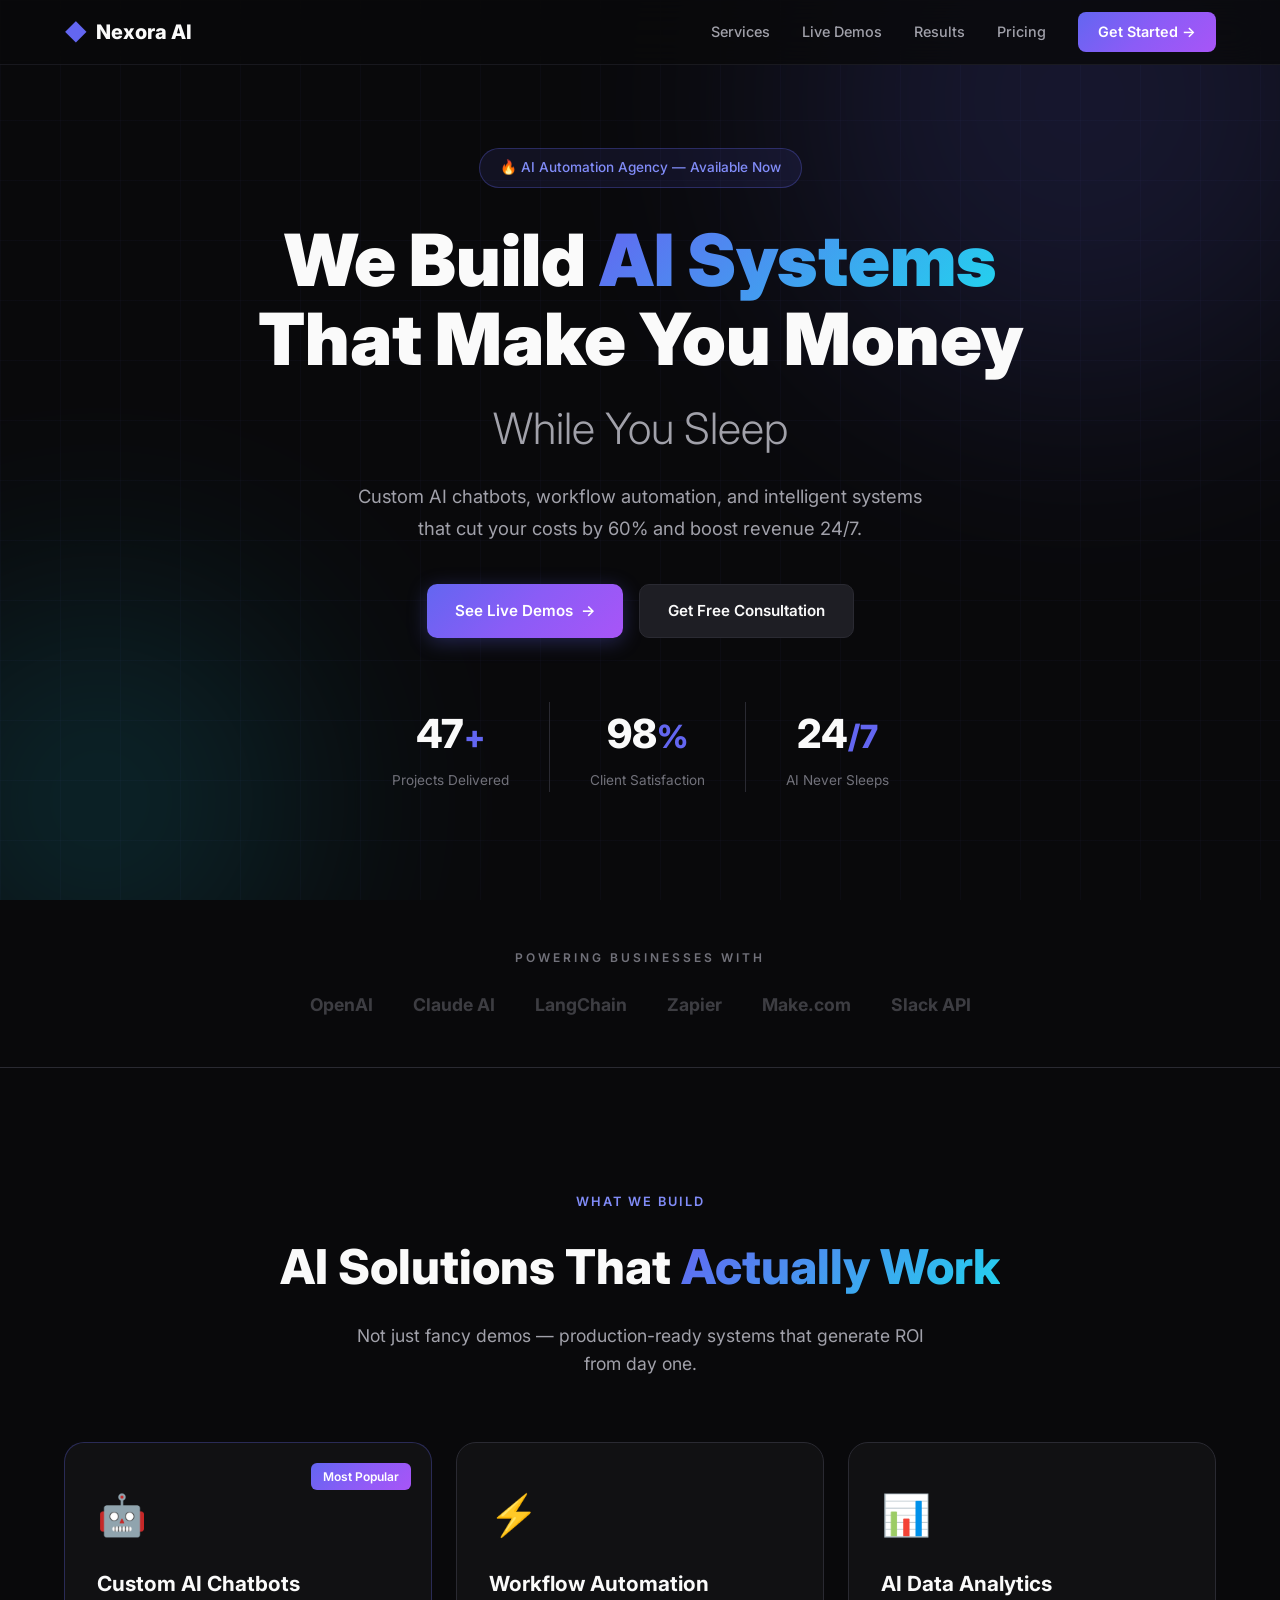
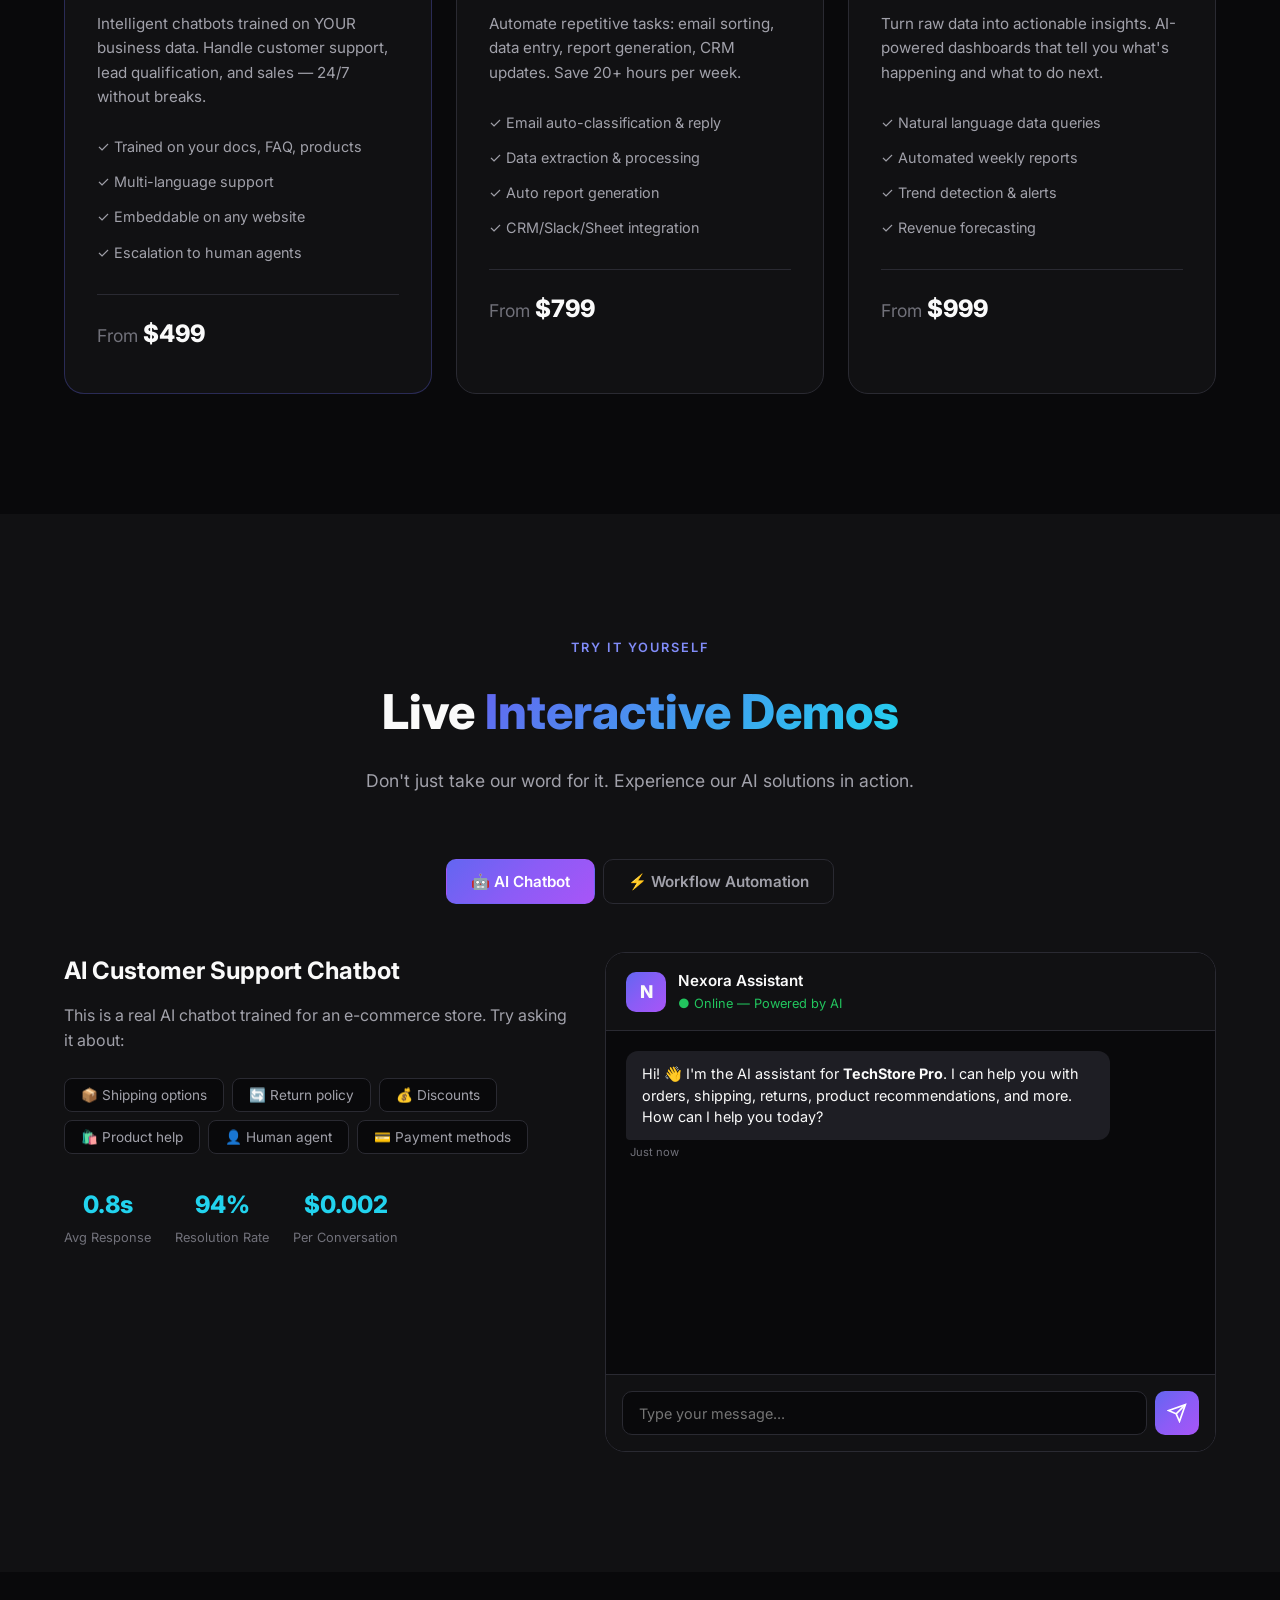
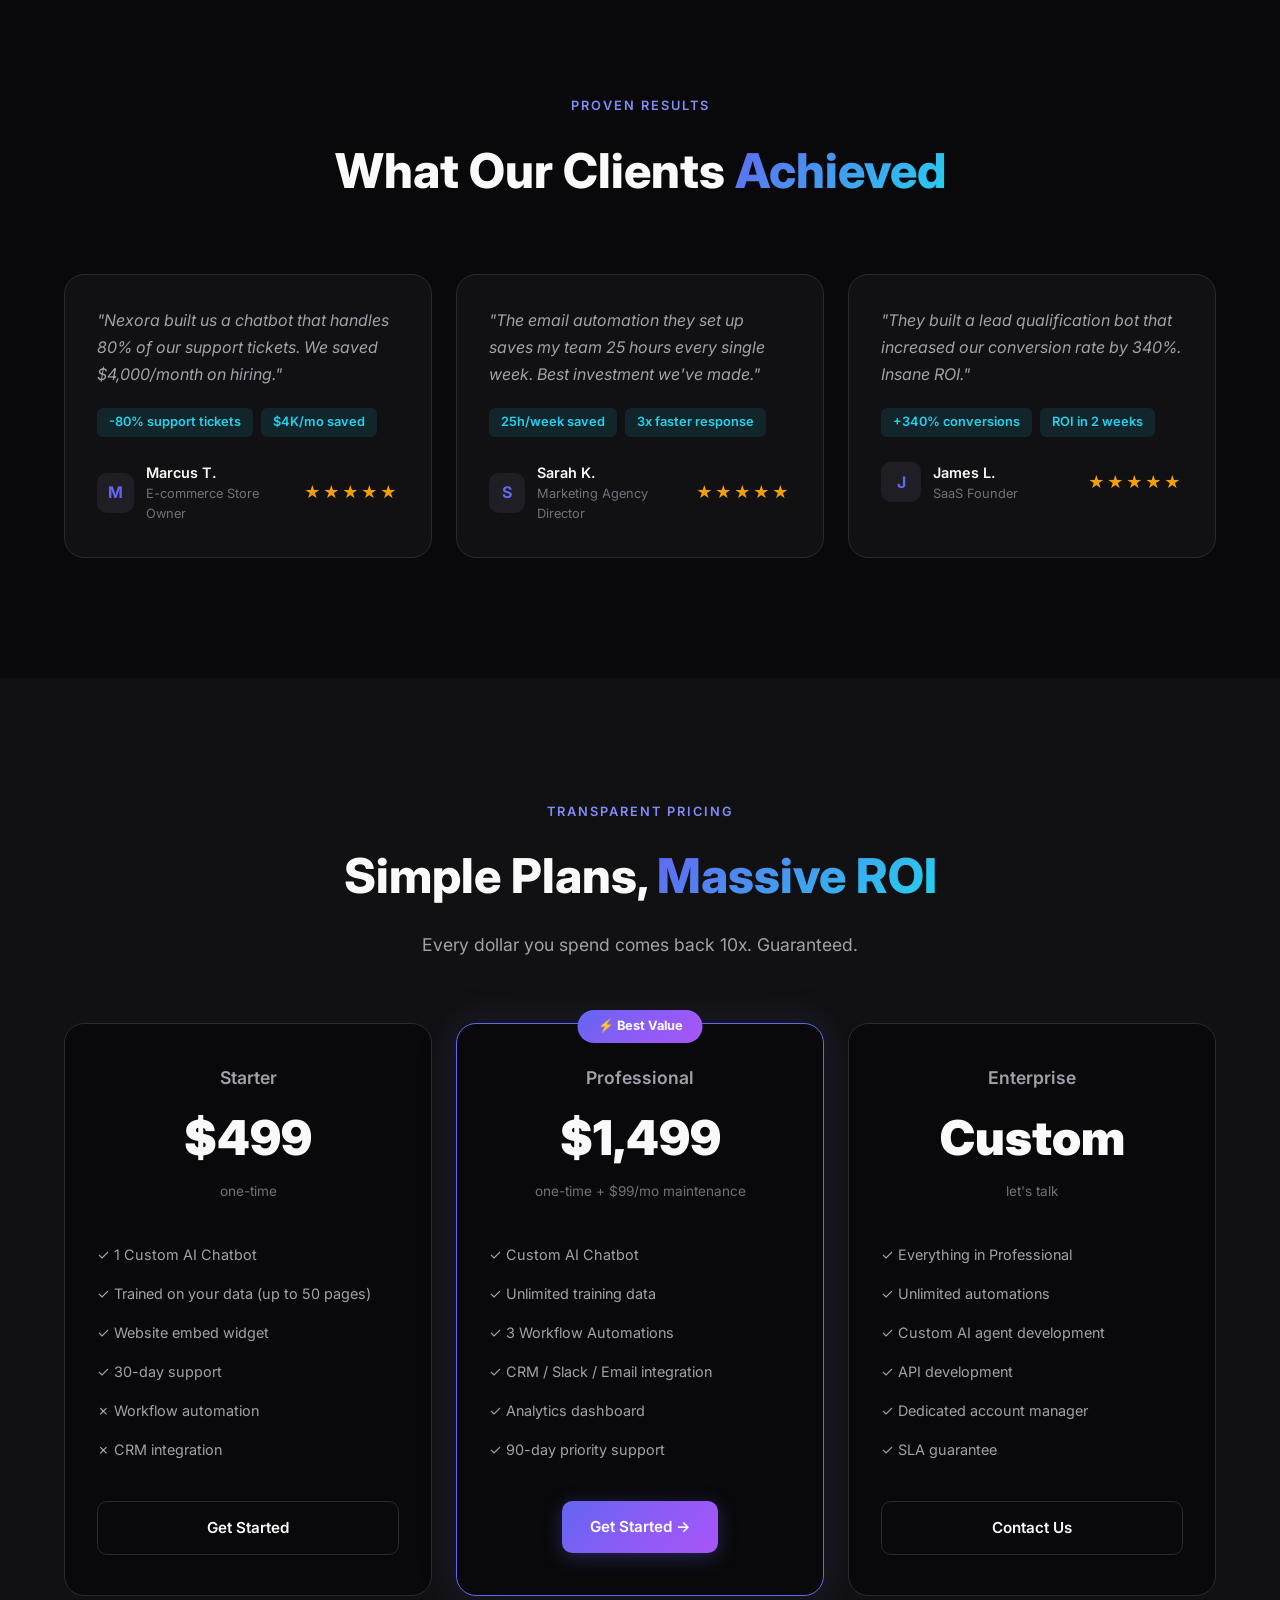
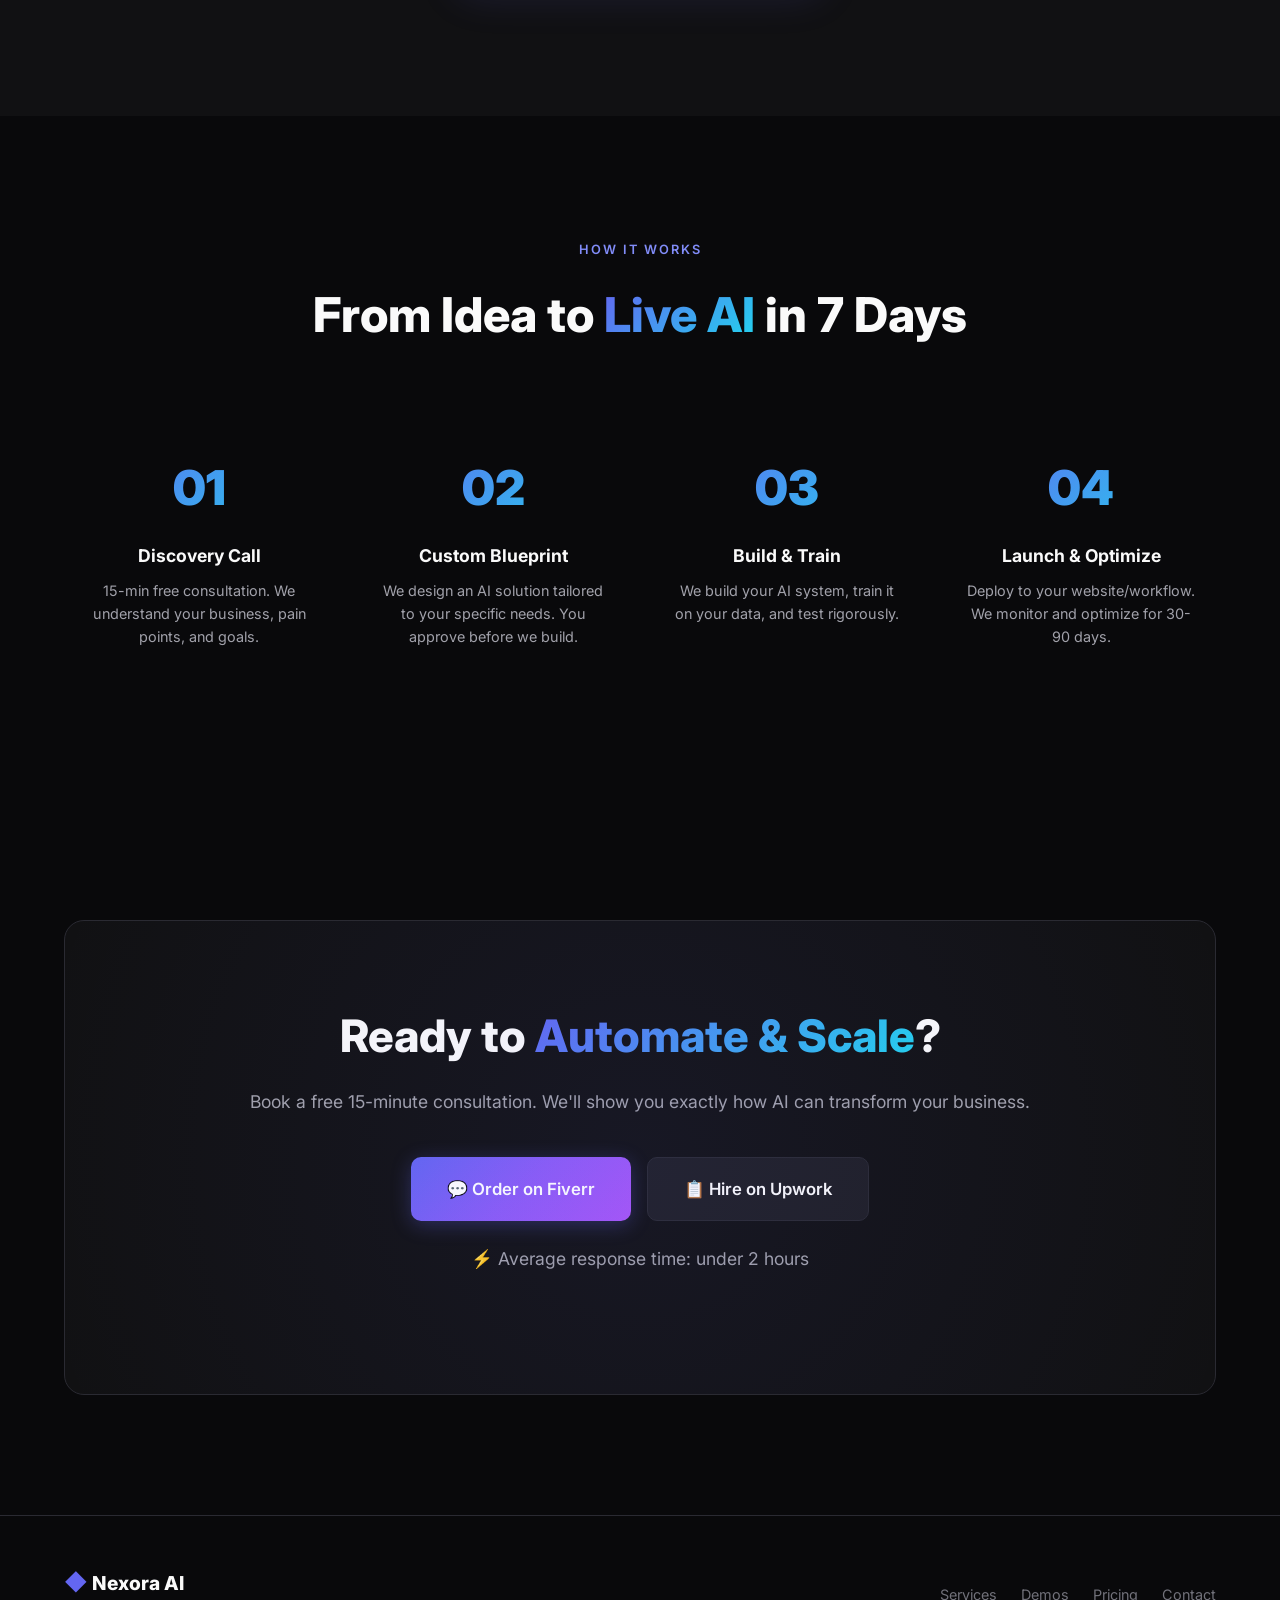
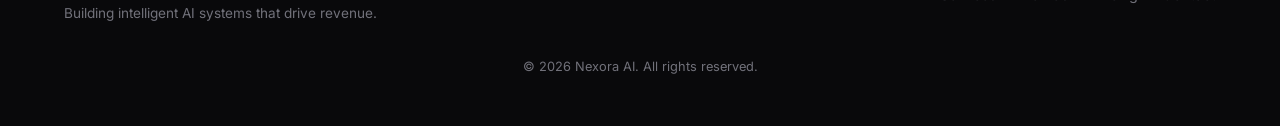
==== index.html @ 6a5d193c "feat: Nexora AI portfolio with live chatbot & automation demos Complete freelancer portfolio site wi" ====
<!DOCTYPE html>
<html lang="en">
<head>
    <meta charset="UTF-8">
    <meta name="viewport" content="width=device-width, initial-scale=1.0">
    <title>Nexora AI — AI Automation & Chatbot Solutions</title>
    <link rel="preconnect" href="https://fonts.googleapis.com">
    <link href="https://fonts.googleapis.com/css2?family=Inter:wght@300;400;500;600;700;800;900&display=swap" rel="stylesheet">
    <link rel="stylesheet" href="style.css">
</head>
<body>
    <!-- Navigation -->
    <nav class="nav" id="nav">
        <div class="nav-container">
            <a href="#" class="nav-logo">
                <span class="logo-icon">◆</span> Nexora AI
            </a>
            <div class="nav-links">
                <a href="#services">Services</a>
                <a href="#demos">Live Demos</a>
                <a href="#results">Results</a>
                <a href="#pricing">Pricing</a>
                <a href="#contact" class="nav-cta">Get Started →</a>
            </div>
            <button class="nav-toggle" id="navToggle">☰</button>
        </div>
    </nav>

    <!-- Hero Section -->
    <section class="hero">
        <div class="hero-bg">
            <div class="grid-overlay"></div>
            <div class="glow glow-1"></div>
            <div class="glow glow-2"></div>
        </div>
        <div class="hero-container">
            <div class="hero-badge">🔥 AI Automation Agency — Available Now</div>
            <h1 class="hero-title">
                We Build <span class="gradient-text">AI Systems</span><br>
                That Make You Money<br>
                <span class="hero-sub">While You Sleep</span>
            </h1>
            <p class="hero-desc">
                Custom AI chatbots, workflow automation, and intelligent systems
                that cut your costs by 60% and boost revenue 24/7.
            </p>
            <div class="hero-actions">
                <a href="#demos" class="btn btn-primary">
                    <span>See Live Demos</span>
                    <span class="btn-arrow">→</span>
                </a>
                <a href="#contact" class="btn btn-secondary">Get Free Consultation</a>
            </div>
            <div class="hero-stats">
                <div class="stat">
                    <span class="stat-num" data-target="47">0</span><span class="stat-suffix">+</span>
                    <span class="stat-label">Projects Delivered</span>
                </div>
                <div class="stat-divider"></div>
                <div class="stat">
                    <span class="stat-num" data-target="98">0</span><span class="stat-suffix">%</span>
                    <span class="stat-label">Client Satisfaction</span>
                </div>
                <div class="stat-divider"></div>
                <div class="stat">
                    <span class="stat-num" data-target="24">0</span><span class="stat-suffix">/7</span>
                    <span class="stat-label">AI Never Sleeps</span>
                </div>
            </div>
        </div>
    </section>

    <!-- Trusted By (Social Proof) -->
    <section class="trusted">
        <div class="container">
            <p class="trusted-label">POWERING BUSINESSES WITH</p>
            <div class="trusted-logos">
                <span>OpenAI</span>
                <span>Claude AI</span>
                <span>LangChain</span>
                <span>Zapier</span>
                <span>Make.com</span>
                <span>Slack API</span>
            </div>
        </div>
    </section>

    <!-- Services -->
    <section class="services" id="services">
        <div class="container">
            <div class="section-header">
                <span class="section-tag">What We Build</span>
                <h2>AI Solutions That <span class="gradient-text">Actually Work</span></h2>
                <p>Not just fancy demos — production-ready systems that generate ROI from day one.</p>
            </div>
            <div class="services-grid">
                <div class="service-card service-featured">
                    <div class="service-icon">🤖</div>
                    <div class="service-badge">Most Popular</div>
                    <h3>Custom AI Chatbots</h3>
                    <p>Intelligent chatbots trained on YOUR business data. Handle customer support, lead qualification, and sales — 24/7 without breaks.</p>
                    <ul class="service-features">
                        <li>✓ Trained on your docs, FAQ, products</li>
                        <li>✓ Multi-language support</li>
                        <li>✓ Embeddable on any website</li>
                        <li>✓ Escalation to human agents</li>
                    </ul>
                    <div class="service-price">From <strong>$499</strong></div>
                </div>
                <div class="service-card">
                    <div class="service-icon">⚡</div>
                    <h3>Workflow Automation</h3>
                    <p>Automate repetitive tasks: email sorting, data entry, report generation, CRM updates. Save 20+ hours per week.</p>
                    <ul class="service-features">
                        <li>✓ Email auto-classification & reply</li>
                        <li>✓ Data extraction & processing</li>
                        <li>✓ Auto report generation</li>
                        <li>✓ CRM/Slack/Sheet integration</li>
                    </ul>
                    <div class="service-price">From <strong>$799</strong></div>
                </div>
                <div class="service-card">
                    <div class="service-icon">📊</div>
                    <h3>AI Data Analytics</h3>
                    <p>Turn raw data into actionable insights. AI-powered dashboards that tell you what's happening and what to do next.</p>
                    <ul class="service-features">
                        <li>✓ Natural language data queries</li>
                        <li>✓ Automated weekly reports</li>
                        <li>✓ Trend detection & alerts</li>
                        <li>✓ Revenue forecasting</li>
                    </ul>
                    <div class="service-price">From <strong>$999</strong></div>
                </div>
            </div>
        </div>
    </section>

    <!-- Live Demos Section -->
    <section class="demos" id="demos">
        <div class="container">
            <div class="section-header">
                <span class="section-tag">Try It Yourself</span>
                <h2>Live <span class="gradient-text">Interactive Demos</span></h2>
                <p>Don't just take our word for it. Experience our AI solutions in action.</p>
            </div>

            <div class="demo-tabs">
                <button class="demo-tab active" data-tab="chatbot">🤖 AI Chatbot</button>
                <button class="demo-tab" data-tab="automation">⚡ Workflow Automation</button>
            </div>

            <!-- Chatbot Demo -->
            <div class="demo-panel active" id="demo-chatbot">
                <div class="demo-layout">
                    <div class="demo-info">
                        <h3>AI Customer Support Chatbot</h3>
                        <p>This is a real AI chatbot trained for an e-commerce store. Try asking it about:</p>
                        <div class="demo-suggestions">
                            <button class="suggestion" data-msg="What are your shipping options?">📦 Shipping options</button>
                            <button class="suggestion" data-msg="I want to return an item">🔄 Return policy</button>
                            <button class="suggestion" data-msg="Do you have any discounts?">💰 Discounts</button>
                            <button class="suggestion" data-msg="I need help choosing a product">🛍️ Product help</button>
                            <button class="suggestion" data-msg="Can I speak to a human?">👤 Human agent</button>
                            <button class="suggestion" data-msg="What payment methods do you accept?">💳 Payment methods</button>
                        </div>
                        <div class="demo-metrics">
                            <div class="metric">
                                <span class="metric-val">0.8s</span>
                                <span class="metric-label">Avg Response</span>
                            </div>
                            <div class="metric">
                                <span class="metric-val">94%</span>
                                <span class="metric-label">Resolution Rate</span>
                            </div>
                            <div class="metric">
                                <span class="metric-val">$0.002</span>
                                <span class="metric-label">Per Conversation</span>
                            </div>
                        </div>
                    </div>
                    <div class="chatbot-container">
                        <div class="chatbot-header">
                            <div class="chatbot-avatar">N</div>
                            <div>
                                <div class="chatbot-name">Nexora Assistant</div>
                                <div class="chatbot-status">● Online — Powered by AI</div>
                            </div>
                        </div>
                        <div class="chatbot-messages" id="chatMessages">
                            <div class="chat-msg bot">
                                <div class="msg-bubble">
                                    Hi! 👋 I'm the AI assistant for <strong>TechStore Pro</strong>.
                                    I can help you with orders, shipping, returns, product recommendations, and more.
                                    How can I help you today?
                                </div>
                                <div class="msg-time">Just now</div>
                            </div>
                        </div>
                        <div class="chatbot-input-area">
                            <input type="text" id="chatInput" placeholder="Type your message..." autocomplete="off">
                            <button id="chatSend" class="chat-send-btn">
                                <svg width="20" height="20" viewBox="0 0 24 24" fill="none" stroke="currentColor" stroke-width="2"><path d="M22 2L11 13"/><path d="M22 2L15 22L11 13L2 9L22 2Z"/></svg>
                            </button>
                        </div>
                    </div>
                </div>
            </div>

            <!-- Automation Demo -->
            <div class="demo-panel" id="demo-automation">
                <div class="demo-layout">
                    <div class="demo-info">
                        <h3>Email Automation Workflow</h3>
                        <p>Watch how our AI processes incoming emails — classifies, extracts data, routes to the right person, and drafts responses automatically.</p>
                        <div class="demo-suggestions">
                            <button class="auto-trigger" data-type="support"">📧 Support Email</button>
                            <button class="auto-trigger" data-type="invoice">🧾 Invoice Email</button>
                            <button class="auto-trigger" data-type="lead">🎯 Sales Lead</button>
                            <button class="auto-trigger" data-type="complaint">😤 Complaint</button>
                        </div>
                        <div class="demo-metrics">
                            <div class="metric">
                                <span class="metric-val">20h</span>
                                <span class="metric-label">Saved / Week</span>
                            </div>
                            <div class="metric">
                                <span class="metric-val">60%</span>
                                <span class="metric-label">Cost Reduction</span>
                            </div>
                            <div class="metric">
                                <span class="metric-val">2min</span>
                                <span class="metric-label">Avg Process Time</span>
                            </div>
                        </div>
                    </div>
                    <div class="automation-container">
                        <div class="auto-header">
                            <span>⚡ Automation Pipeline</span>
                            <span class="auto-status" id="autoStatus">Ready</span>
                        </div>
                        <div class="pipeline" id="pipeline">
                            <div class="pipeline-step" id="step-receive">
                                <div class="step-icon">📨</div>
                                <div class="step-info">
                                    <div class="step-title">Receive Email</div>
                                    <div class="step-desc">Incoming email detected</div>
                                </div>
                                <div class="step-status">●</div>
                            </div>
                            <div class="pipeline-connector"></div>
                            <div class="pipeline-step" id="step-classify">
                                <div class="step-icon">🧠</div>
                                <div class="step-info">
                                    <div class="step-title">AI Classification</div>
                                    <div class="step-desc">Analyzing intent & priority</div>
                                </div>
                                <div class="step-status">●</div>
                            </div>
                            <div class="pipeline-connector"></div>
                            <div class="pipeline-step" id="step-extract">
                                <div class="step-icon">🔍</div>
                                <div class="step-info">
                                    <div class="step-title">Data Extraction</div>
                                    <div class="step-desc">Pulling key information</div>
                                </div>
                                <div class="step-status">●</div>
                            </div>
                            <div class="pipeline-connector"></div>
                            <div class="pipeline-step" id="step-route">
                                <div class="step-icon">🔀</div>
                                <div class="step-info">
                                    <div class="step-title">Smart Routing</div>
                                    <div class="step-desc">Assigning to right team</div>
                                </div>
                                <div class="step-status">●</div>
                            </div>
                            <div class="pipeline-connector"></div>
                            <div class="pipeline-step" id="step-respond">
                                <div class="step-icon">✉️</div>
                                <div class="step-info">
                                    <div class="step-title">Auto Response</div>
                                    <div class="step-desc">Draft & send reply</div>
                                </div>
                                <div class="step-status">●</div>
                            </div>
                        </div>
                        <div class="auto-output" id="autoOutput">
                            <div class="auto-placeholder">
                                ← Click an email type to see the automation in action
                            </div>
                        </div>
                    </div>
                </div>
            </div>
        </div>
    </section>

    <!-- Results / Social Proof -->
    <section class="results" id="results">
        <div class="container">
            <div class="section-header">
                <span class="section-tag">Proven Results</span>
                <h2>What Our Clients <span class="gradient-text">Achieved</span></h2>
            </div>
            <div class="results-grid">
                <div class="result-card">
                    <div class="result-quote">"Nexora built us a chatbot that handles 80% of our support tickets. We saved $4,000/month on hiring."</div>
                    <div class="result-stats">
                        <span class="result-highlight">-80% support tickets</span>
                        <span class="result-highlight">$4K/mo saved</span>
                    </div>
                    <div class="result-author">
                        <div class="author-avatar">M</div>
                        <div>
                            <div class="author-name">Marcus T.</div>
                            <div class="author-role">E-commerce Store Owner</div>
                        </div>
                        <div class="stars">★★★★★</div>
                    </div>
                </div>
                <div class="result-card">
                    <div class="result-quote">"The email automation they set up saves my team 25 hours every single week. Best investment we've made."</div>
                    <div class="result-stats">
                        <span class="result-highlight">25h/week saved</span>
                        <span class="result-highlight">3x faster response</span>
                    </div>
                    <div class="result-author">
                        <div class="author-avatar">S</div>
                        <div>
                            <div class="author-name">Sarah K.</div>
                            <div class="author-role">Marketing Agency Director</div>
                        </div>
                        <div class="stars">★★★★★</div>
                    </div>
                </div>
                <div class="result-card">
                    <div class="result-quote">"They built a lead qualification bot that increased our conversion rate by 340%. Insane ROI."</div>
                    <div class="result-stats">
                        <span class="result-highlight">+340% conversions</span>
                        <span class="result-highlight">ROI in 2 weeks</span>
                    </div>
                    <div class="result-author">
                        <div class="author-avatar">J</div>
                        <div>
                            <div class="author-name">James L.</div>
                            <div class="author-role">SaaS Founder</div>
                        </div>
                        <div class="stars">★★★★★</div>
                    </div>
                </div>
            </div>
        </div>
    </section>

    <!-- Pricing -->
    <section class="pricing" id="pricing">
        <div class="container">
            <div class="section-header">
                <span class="section-tag">Transparent Pricing</span>
                <h2>Simple Plans, <span class="gradient-text">Massive ROI</span></h2>
                <p>Every dollar you spend comes back 10x. Guaranteed.</p>
            </div>
            <div class="pricing-grid">
                <div class="price-card">
                    <div class="price-name">Starter</div>
                    <div class="price-amount">$499</div>
                    <div class="price-period">one-time</div>
                    <ul class="price-features">
                        <li>✓ 1 Custom AI Chatbot</li>
                        <li>✓ Trained on your data (up to 50 pages)</li>
                        <li>✓ Website embed widget</li>
                        <li>✓ 30-day support</li>
                        <li>✗ Workflow automation</li>
                        <li>✗ CRM integration</li>
                    </ul>
                    <a href="#contact" class="btn btn-outline">Get Started</a>
                </div>
                <div class="price-card price-featured">
                    <div class="price-popular">⚡ Best Value</div>
                    <div class="price-name">Professional</div>
                    <div class="price-amount">$1,499</div>
                    <div class="price-period">one-time + $99/mo maintenance</div>
                    <ul class="price-features">
                        <li>✓ Custom AI Chatbot</li>
                        <li>✓ Unlimited training data</li>
                        <li>✓ 3 Workflow Automations</li>
                        <li>✓ CRM / Slack / Email integration</li>
                        <li>✓ Analytics dashboard</li>
                        <li>✓ 90-day priority support</li>
                    </ul>
                    <a href="#contact" class="btn btn-primary">Get Started →</a>
                </div>
                <div class="price-card">
                    <div class="price-name">Enterprise</div>
                    <div class="price-amount">Custom</div>
                    <div class="price-period">let's talk</div>
                    <ul class="price-features">
                        <li>✓ Everything in Professional</li>
                        <li>✓ Unlimited automations</li>
                        <li>✓ Custom AI agent development</li>
                        <li>✓ API development</li>
                        <li>✓ Dedicated account manager</li>
                        <li>✓ SLA guarantee</li>
                    </ul>
                    <a href="#contact" class="btn btn-outline">Contact Us</a>
                </div>
            </div>
        </div>
    </section>

    <!-- Process -->
    <section class="process">
        <div class="container">
            <div class="section-header">
                <span class="section-tag">How It Works</span>
                <h2>From Idea to <span class="gradient-text">Live AI</span> in 7 Days</h2>
            </div>
            <div class="process-steps">
                <div class="process-step">
                    <div class="process-num">01</div>
                    <h3>Discovery Call</h3>
                    <p>15-min free consultation. We understand your business, pain points, and goals.</p>
                </div>
                <div class="process-step">
                    <div class="process-num">02</div>
                    <h3>Custom Blueprint</h3>
                    <p>We design an AI solution tailored to your specific needs. You approve before we build.</p>
                </div>
                <div class="process-step">
                    <div class="process-num">03</div>
                    <h3>Build & Train</h3>
                    <p>We build your AI system, train it on your data, and test rigorously.</p>
                </div>
                <div class="process-step">
                    <div class="process-num">04</div>
                    <h3>Launch & Optimize</h3>
                    <p>Deploy to your website/workflow. We monitor and optimize for 30-90 days.</p>
                </div>
            </div>
        </div>
    </section>

    <!-- CTA -->
    <section class="cta" id="contact">
        <div class="container">
            <div class="cta-box">
                <h2>Ready to <span class="gradient-text">Automate & Scale</span>?</h2>
                <p>Book a free 15-minute consultation. We'll show you exactly how AI can transform your business.</p>
                <div class="cta-actions">
                    <a href="https://www.fiverr.com" class="btn btn-primary btn-lg" target="_blank">
                        💬 Order on Fiverr
                    </a>
                    <a href="https://www.upwork.com" class="btn btn-secondary btn-lg" target="_blank">
                        📋 Hire on Upwork
                    </a>
                </div>
                <p class="cta-note">⚡ Average response time: under 2 hours</p>
            </div>
        </div>
    </section>

    <!-- Footer -->
    <footer class="footer">
        <div class="container">
            <div class="footer-content">
                <div class="footer-brand">
                    <span class="logo-icon">◆</span> Nexora AI
                    <p>Building intelligent AI systems that drive revenue.</p>
                </div>
                <div class="footer-links">
                    <a href="#services">Services</a>
                    <a href="#demos">Demos</a>
                    <a href="#pricing">Pricing</a>
                    <a href="#contact">Contact</a>
                </div>
            </div>
            <div class="footer-bottom">
                <p>© 2026 Nexora AI. All rights reserved.</p>
            </div>
        </div>
    </footer>

    <script src="app.js"></script>
</body>
</html>
---- style.css ----
/* ===== RESET & BASE ===== */
*, *::before, *::after { margin: 0; padding: 0; box-sizing: border-box; }

:root {
    --bg: #09090b;
    --bg-2: #111113;
    --bg-3: #1a1a1f;
    --surface: #1e1e24;
    --border: #2a2a32;
    --text: #fafafa;
    --text-2: #a1a1aa;
    --text-3: #71717a;
    --primary: #6366f1;
    --primary-light: #818cf8;
    --primary-dark: #4f46e5;
    --accent: #22d3ee;
    --success: #22c55e;
    --warning: #f59e0b;
    --danger: #ef4444;
    --gradient: linear-gradient(135deg, #6366f1, #8b5cf6, #a855f7);
    --gradient-text: linear-gradient(135deg, #6366f1, #22d3ee);
    --shadow: 0 25px 50px -12px rgba(0,0,0,0.5);
    --radius: 12px;
    --radius-lg: 20px;
}

html { scroll-behavior: smooth; }
body {
    font-family: 'Inter', -apple-system, sans-serif;
    background: var(--bg);
    color: var(--text);
    line-height: 1.6;
    overflow-x: hidden;
}

.container { max-width: 1200px; margin: 0 auto; padding: 0 24px; }
.gradient-text {
    background: var(--gradient-text);
    -webkit-background-clip: text;
    -webkit-text-fill-color: transparent;
    background-clip: text;
}

/* ===== NAVIGATION ===== */
.nav {
    position: fixed; top: 0; left: 0; right: 0; z-index: 1000;
    backdrop-filter: blur(20px);
    background: rgba(9,9,11,0.8);
    border-bottom: 1px solid var(--border);
    transition: all 0.3s;
}
.nav-container {
    max-width: 1200px; margin: 0 auto; padding: 0 24px;
    display: flex; align-items: center; justify-content: space-between;
    height: 64px;
}
.nav-logo {
    font-size: 1.25rem; font-weight: 800; color: var(--text);
    text-decoration: none; display: flex; align-items: center; gap: 8px;
}
.logo-icon { color: var(--primary); font-size: 1.4rem; }
.nav-links { display: flex; align-items: center; gap: 32px; }
.nav-links a {
    color: var(--text-2); text-decoration: none; font-size: 0.9rem;
    font-weight: 500; transition: color 0.2s;
}
.nav-links a:hover { color: var(--text); }
.nav-cta {
    background: var(--gradient) !important; color: white !important;
    padding: 8px 20px !important; border-radius: 8px;
    font-weight: 600 !important;
}
.nav-toggle { display: none; background: none; border: none; color: var(--text); font-size: 1.5rem; cursor: pointer; }

/* ===== HERO ===== */
.hero {
    position: relative; min-height: 100vh;
    display: flex; align-items: center; justify-content: center;
    padding: 120px 24px 80px; overflow: hidden;
}
.hero-bg {
    position: absolute; inset: 0; pointer-events: none;
}
.grid-overlay {
    position: absolute; inset: 0;
    background-image:
        linear-gradient(rgba(99,102,241,0.03) 1px, transparent 1px),
        linear-gradient(90deg, rgba(99,102,241,0.03) 1px, transparent 1px);
    background-size: 60px 60px;
}
.glow {
    position: absolute; border-radius: 50%;
    filter: blur(120px); opacity: 0.15;
}
.glow-1 { width: 600px; height: 600px; background: var(--primary); top: -200px; right: -100px; }
.glow-2 { width: 400px; height: 400px; background: var(--accent); bottom: -100px; left: -100px; }

.hero-container { text-align: center; max-width: 900px; position: relative; z-index: 1; }
.hero-badge {
    display: inline-block; background: rgba(99,102,241,0.1);
    border: 1px solid rgba(99,102,241,0.3); border-radius: 100px;
    padding: 8px 20px; font-size: 0.85rem; color: var(--primary-light);
    margin-bottom: 32px; font-weight: 500;
    animation: fadeInUp 0.6s ease;
}
.hero-title {
    font-size: clamp(2.5rem, 6vw, 4.5rem); font-weight: 900;
    line-height: 1.1; margin-bottom: 24px;
    animation: fadeInUp 0.6s ease 0.1s backwards;
}
.hero-sub { font-weight: 300; color: var(--text-2); font-size: 0.6em; }
.hero-desc {
    font-size: 1.15rem; color: var(--text-2); max-width: 600px;
    margin: 0 auto 40px; line-height: 1.7;
    animation: fadeInUp 0.6s ease 0.2s backwards;
}

.hero-actions {
    display: flex; gap: 16px; justify-content: center; flex-wrap: wrap;
    animation: fadeInUp 0.6s ease 0.3s backwards;
}

.hero-stats {
    display: flex; justify-content: center; gap: 40px; margin-top: 64px;
    animation: fadeInUp 0.6s ease 0.4s backwards;
}
.stat { text-align: center; }
.stat-num { font-size: 2.5rem; font-weight: 800; color: var(--text); }
.stat-suffix { font-size: 2rem; font-weight: 800; color: var(--primary); }
.stat-label { display: block; font-size: 0.85rem; color: var(--text-3); margin-top: 4px; }
.stat-divider { width: 1px; background: var(--border); }

/* ===== BUTTONS ===== */
.btn {
    display: inline-flex; align-items: center; gap: 8px;
    padding: 14px 28px; border-radius: 10px;
    font-size: 0.95rem; font-weight: 600; text-decoration: none;
    transition: all 0.3s; cursor: pointer; border: none;
}
.btn-primary {
    background: var(--gradient); color: white;
    box-shadow: 0 4px 20px rgba(99,102,241,0.3);
}
.btn-primary:hover {
    box-shadow: 0 8px 30px rgba(99,102,241,0.5);
    transform: translateY(-2px);
}
.btn-secondary {
    background: var(--surface); color: var(--text);
    border: 1px solid var(--border);
}
.btn-secondary:hover { background: var(--bg-3); border-color: var(--text-3); }
.btn-outline {
    background: transparent; color: var(--text);
    border: 1px solid var(--border); width: 100%; justify-content: center;
}
.btn-outline:hover { border-color: var(--primary); color: var(--primary); }
.btn-lg { padding: 18px 36px; font-size: 1.05rem; }
.btn-arrow { transition: transform 0.3s; }
.btn:hover .btn-arrow { transform: translateX(4px); }

/* ===== TRUSTED ===== */
.trusted { padding: 48px 0; border-bottom: 1px solid var(--border); }
.trusted-label {
    text-align: center; font-size: 0.75rem; letter-spacing: 3px;
    color: var(--text-3); margin-bottom: 24px; font-weight: 600;
}
.trusted-logos {
    display: flex; justify-content: center; flex-wrap: wrap;
    gap: 40px; align-items: center;
}
.trusted-logos span {
    font-size: 1.1rem; font-weight: 700; color: var(--text-3);
    opacity: 0.5; transition: opacity 0.3s;
}
.trusted-logos span:hover { opacity: 1; }

/* ===== SECTION HEADER ===== */
.section-header { text-align: center; margin-bottom: 64px; }
.section-tag {
    display: inline-block; font-size: 0.8rem; font-weight: 600;
    letter-spacing: 2px; text-transform: uppercase;
    color: var(--primary-light); margin-bottom: 16px;
}
.section-header h2 {
    font-size: clamp(2rem, 4vw, 3rem); font-weight: 800; margin-bottom: 16px;
}
.section-header p { font-size: 1.1rem; color: var(--text-2); max-width: 600px; margin: 0 auto; }

/* ===== SERVICES ===== */
.services { padding: 120px 0; }
.services-grid {
    display: grid; grid-template-columns: repeat(3, 1fr); gap: 24px;
}
.service-card {
    background: var(--bg-2); border: 1px solid var(--border);
    border-radius: var(--radius-lg); padding: 40px 32px;
    transition: all 0.4s; position: relative; overflow: hidden;
}
.service-card:hover {
    border-color: var(--primary);
    transform: translateY(-4px);
    box-shadow: 0 20px 40px rgba(99,102,241,0.1);
}
.service-featured { border-color: rgba(99,102,241,0.3); }
.service-badge {
    position: absolute; top: 20px; right: 20px;
    background: var(--gradient); color: white;
    padding: 4px 12px; border-radius: 6px; font-size: 0.75rem; font-weight: 600;
}
.service-icon { font-size: 2.5rem; margin-bottom: 20px; }
.service-card h3 { font-size: 1.3rem; font-weight: 700; margin-bottom: 12px; }
.service-card p { color: var(--text-2); font-size: 0.95rem; margin-bottom: 20px; }
.service-features { list-style: none; margin-bottom: 24px; }
.service-features li {
    padding: 6px 0; color: var(--text-2); font-size: 0.9rem;
}
.service-price {
    font-size: 1.1rem; color: var(--text-3);
    padding-top: 20px; border-top: 1px solid var(--border);
}
.service-price strong { color: var(--text); font-size: 1.5rem; font-weight: 800; }

/* ===== DEMOS ===== */
.demos { padding: 120px 0; background: var(--bg-2); }
.demo-tabs {
    display: flex; justify-content: center; gap: 8px; margin-bottom: 48px;
}
.demo-tab {
    padding: 12px 24px; border-radius: 10px; border: 1px solid var(--border);
    background: transparent; color: var(--text-2); font-size: 0.95rem;
    font-weight: 600; cursor: pointer; transition: all 0.3s;
    font-family: inherit;
}
.demo-tab.active {
    background: var(--gradient); color: white; border-color: transparent;
}
.demo-panel { display: none; }
.demo-panel.active { display: block; animation: fadeIn 0.4s ease; }

.demo-layout {
    display: grid; grid-template-columns: 1fr 1.2fr; gap: 32px; align-items: start;
}
.demo-info h3 { font-size: 1.5rem; font-weight: 700; margin-bottom: 12px; }
.demo-info p { color: var(--text-2); margin-bottom: 24px; }
.demo-suggestions {
    display: flex; flex-wrap: wrap; gap: 8px; margin-bottom: 32px;
}
.suggestion, .auto-trigger {
    padding: 8px 16px; border-radius: 8px;
    border: 1px solid var(--border); background: var(--bg);
    color: var(--text-2); font-size: 0.85rem; cursor: pointer;
    transition: all 0.2s; font-family: inherit;
}
.suggestion:hover, .auto-trigger:hover {
    border-color: var(--primary); color: var(--primary); background: rgba(99,102,241,0.05);
}

.demo-metrics { display: flex; gap: 24px; }
.metric { text-align: center; }
.metric-val { display: block; font-size: 1.5rem; font-weight: 800; color: var(--accent); }
.metric-label { font-size: 0.8rem; color: var(--text-3); }

/* ===== CHATBOT ===== */
.chatbot-container {
    background: var(--bg); border: 1px solid var(--border);
    border-radius: var(--radius-lg); overflow: hidden;
    display: flex; flex-direction: column; height: 500px;
}
.chatbot-header {
    display: flex; align-items: center; gap: 12px;
    padding: 16px 20px; border-bottom: 1px solid var(--border);
    background: var(--bg-2);
}
.chatbot-avatar {
    width: 40px; height: 40px; border-radius: 10px;
    background: var(--gradient); display: flex; align-items: center;
    justify-content: center; font-weight: 800; font-size: 1.1rem;
}
.chatbot-name { font-weight: 600; font-size: 0.95rem; }
.chatbot-status { font-size: 0.8rem; color: var(--success); }

.chatbot-messages {
    flex: 1; overflow-y: auto; padding: 20px;
    display: flex; flex-direction: column; gap: 16px;
}
.chat-msg { display: flex; flex-direction: column; max-width: 85%; }
.chat-msg.bot { align-self: flex-start; }
.chat-msg.user { align-self: flex-end; }
.msg-bubble {
    padding: 12px 16px; border-radius: 12px;
    font-size: 0.9rem; line-height: 1.5;
}
.bot .msg-bubble {
    background: var(--surface); color: var(--text);
    border-bottom-left-radius: 4px;
}
.user .msg-bubble {
    background: var(--gradient); color: white;
    border-bottom-right-radius: 4px;
}
.msg-time { font-size: 0.7rem; color: var(--text-3); margin-top: 4px; padding: 0 4px; }
.user .msg-time { text-align: right; }

.chatbot-input-area {
    display: flex; gap: 8px; padding: 16px;
    border-top: 1px solid var(--border); background: var(--bg-2);
}
.chatbot-input-area input {
    flex: 1; background: var(--bg); border: 1px solid var(--border);
    border-radius: 10px; padding: 12px 16px; color: var(--text);
    font-size: 0.9rem; outline: none; font-family: inherit;
}
.chatbot-input-area input:focus { border-color: var(--primary); }
.chat-send-btn {
    width: 44px; height: 44px; border-radius: 10px;
    background: var(--gradient); border: none; color: white;
    cursor: pointer; display: flex; align-items: center; justify-content: center;
    transition: all 0.2s;
}
.chat-send-btn:hover { transform: scale(1.05); }

/* ===== AUTOMATION ===== */
.automation-container {
    background: var(--bg); border: 1px solid var(--border);
    border-radius: var(--radius-lg); overflow: hidden;
}
.auto-header {
    display: flex; justify-content: space-between; align-items: center;
    padding: 16px 20px; border-bottom: 1px solid var(--border);
    background: var(--bg-2); font-weight: 600;
}
.auto-status {
    font-size: 0.8rem; padding: 4px 12px; border-radius: 6px;
    background: rgba(34,197,94,0.1); color: var(--success);
}
.auto-status.running {
    background: rgba(99,102,241,0.1); color: var(--primary-light);
    animation: pulse 1.5s infinite;
}

.pipeline { padding: 24px 20px; }
.pipeline-step {
    display: flex; align-items: center; gap: 16px;
    padding: 14px 16px; border-radius: 10px;
    border: 1px solid transparent; transition: all 0.4s;
}
.pipeline-step.active {
    background: rgba(99,102,241,0.05); border-color: var(--primary);
}
.pipeline-step.done {
    background: rgba(34,197,94,0.05); border-color: var(--success);
}
.step-icon { font-size: 1.5rem; width: 40px; text-align: center; }
.step-info { flex: 1; }
.step-title { font-weight: 600; font-size: 0.9rem; }
.step-desc { font-size: 0.8rem; color: var(--text-3); }
.step-status { font-size: 0.5rem; color: var(--text-3); transition: color 0.3s; }
.pipeline-step.active .step-status { color: var(--primary); font-size: 0.7rem; }
.pipeline-step.done .step-status { color: var(--success); font-size: 0.7rem; }
.pipeline-connector {
    width: 2px; height: 16px; background: var(--border);
    margin-left: 36px; transition: background 0.4s;
}
.pipeline-connector.done { background: var(--success); }

.auto-output {
    border-top: 1px solid var(--border); padding: 20px;
    min-height: 120px; font-size: 0.85rem;
}
.auto-placeholder { color: var(--text-3); text-align: center; padding: 30px 0; }
.auto-result { animation: fadeIn 0.3s ease; }
.auto-result .result-label {
    display: inline-block; padding: 2px 8px; border-radius: 4px;
    font-size: 0.75rem; font-weight: 600; margin-bottom: 8px;
}
.auto-result .label-category { background: rgba(99,102,241,0.2); color: var(--primary-light); }
.auto-result .label-priority { background: rgba(245,158,11,0.2); color: var(--warning); }
.auto-result .label-action { background: rgba(34,197,94,0.2); color: var(--success); }
.auto-result p { color: var(--text-2); margin-top: 8px; line-height: 1.6; }

/* ===== RESULTS ===== */
.results { padding: 120px 0; }
.results-grid { display: grid; grid-template-columns: repeat(3, 1fr); gap: 24px; }
.result-card {
    background: var(--bg-2); border: 1px solid var(--border);
    border-radius: var(--radius-lg); padding: 32px;
    transition: all 0.3s;
}
.result-card:hover { border-color: var(--primary); transform: translateY(-4px); }
.result-quote {
    font-size: 1rem; line-height: 1.7; color: var(--text-2);
    margin-bottom: 20px; font-style: italic;
}
.result-stats { display: flex; gap: 8px; flex-wrap: wrap; margin-bottom: 24px; }
.result-highlight {
    display: inline-block; padding: 4px 12px; border-radius: 6px;
    background: rgba(34,211,238,0.1); color: var(--accent);
    font-size: 0.8rem; font-weight: 600;
}
.result-author { display: flex; align-items: center; gap: 12px; }
.author-avatar {
    width: 40px; height: 40px; border-radius: 10px;
    background: var(--surface); display: flex; align-items: center;
    justify-content: center; font-weight: 700; color: var(--primary);
}
.author-name { font-weight: 600; font-size: 0.9rem; }
.author-role { font-size: 0.8rem; color: var(--text-3); }
.stars { margin-left: auto; color: var(--warning); letter-spacing: 2px; }

/* ===== PRICING ===== */
.pricing { padding: 120px 0; background: var(--bg-2); }
.pricing-grid { display: grid; grid-template-columns: repeat(3, 1fr); gap: 24px; }
.price-card {
    background: var(--bg); border: 1px solid var(--border);
    border-radius: var(--radius-lg); padding: 40px 32px;
    text-align: center; transition: all 0.3s; position: relative;
}
.price-card:hover { border-color: var(--primary); transform: translateY(-4px); }
.price-featured {
    border-color: var(--primary);
    box-shadow: 0 0 40px rgba(99,102,241,0.15);
}
.price-popular {
    position: absolute; top: -14px; left: 50%; transform: translateX(-50%);
    background: var(--gradient); color: white; padding: 6px 20px;
    border-radius: 100px; font-size: 0.8rem; font-weight: 700;
    white-space: nowrap;
}
.price-name { font-size: 1.1rem; font-weight: 600; color: var(--text-2); margin-bottom: 8px; }
.price-amount { font-size: 3rem; font-weight: 900; margin-bottom: 4px; }
.price-period { font-size: 0.85rem; color: var(--text-3); margin-bottom: 32px; }
.price-features { list-style: none; text-align: left; margin-bottom: 32px; }
.price-features li { padding: 8px 0; font-size: 0.9rem; color: var(--text-2); }

/* ===== PROCESS ===== */
.process { padding: 120px 0; }
.process-steps {
    display: grid; grid-template-columns: repeat(4, 1fr); gap: 24px;
}
.process-step {
    text-align: center; padding: 32px 20px;
}
.process-num {
    font-size: 3rem; font-weight: 900;
    background: var(--gradient-text); -webkit-background-clip: text;
    -webkit-text-fill-color: transparent; background-clip: text;
    margin-bottom: 16px;
}
.process-step h3 { font-size: 1.1rem; font-weight: 700; margin-bottom: 8px; }
.process-step p { font-size: 0.9rem; color: var(--text-2); }

/* ===== CTA ===== */
.cta { padding: 120px 0; }
.cta-box {
    background: var(--bg-2); border: 1px solid var(--border);
    border-radius: var(--radius-lg); padding: 80px 40px;
    text-align: center; position: relative; overflow: hidden;
}
.cta-box::before {
    content: ''; position: absolute; top: -50%; left: -50%;
    width: 200%; height: 200%;
    background: radial-gradient(circle, rgba(99,102,241,0.08) 0%, transparent 50%);
    pointer-events: none;
}
.cta-box h2 { font-size: clamp(2rem, 4vw, 2.8rem); font-weight: 800; margin-bottom: 16px; }
.cta-box p { font-size: 1.1rem; color: var(--text-2); margin-bottom: 40px; }
.cta-actions { display: flex; justify-content: center; gap: 16px; flex-wrap: wrap; }
.cta-note { margin-top: 24px; font-size: 0.85rem; color: var(--text-3); }

/* ===== FOOTER ===== */
.footer {
    padding: 48px 0; border-top: 1px solid var(--border);
}
.footer-content {
    display: flex; justify-content: space-between; align-items: center;
    margin-bottom: 32px;
}
.footer-brand { font-size: 1.2rem; font-weight: 800; }
.footer-brand p { font-size: 0.85rem; color: var(--text-3); margin-top: 4px; font-weight: 400; }
.footer-links { display: flex; gap: 24px; }
.footer-links a { color: var(--text-3); text-decoration: none; font-size: 0.9rem; }
.footer-links a:hover { color: var(--text); }
.footer-bottom { text-align: center; font-size: 0.8rem; color: var(--text-3); }

/* ===== ANIMATIONS ===== */
@keyframes fadeInUp {
    from { opacity: 0; transform: translateY(20px); }
    to { opacity: 1; transform: translateY(0); }
}
@keyframes fadeIn {
    from { opacity: 0; }
    to { opacity: 1; }
}
@keyframes pulse {
    0%, 100% { opacity: 1; }
    50% { opacity: 0.5; }
}
@keyframes typing {
    0% { opacity: 0.3; }
    50% { opacity: 1; }
    100% { opacity: 0.3; }
}
.typing-indicator { display: flex; gap: 4px; padding: 8px 0; }
.typing-indicator span {
    width: 8px; height: 8px; border-radius: 50%;
    background: var(--text-3); animation: typing 1.2s infinite;
}
.typing-indicator span:nth-child(2) { animation-delay: 0.2s; }
.typing-indicator span:nth-child(3) { animation-delay: 0.4s; }

/* ===== SCROLLBAR ===== */
::-webkit-scrollbar { width: 6px; }
::-webkit-scrollbar-track { background: var(--bg); }
::-webkit-scrollbar-thumb { background: var(--border); border-radius: 3px; }
::-webkit-scrollbar-thumb:hover { background: var(--text-3); }

/* ===== RESPONSIVE ===== */
@media (max-width: 1024px) {
    .services-grid, .results-grid, .pricing-grid { grid-template-columns: 1fr; max-width: 500px; margin: 0 auto; }
    .process-steps { grid-template-columns: repeat(2, 1fr); }
    .demo-layout { grid-template-columns: 1fr; }
}
@media (max-width: 768px) {
    .nav-links { display: none; }
    .nav-toggle { display: block; }
    .hero-stats { flex-direction: column; gap: 20px; }
    .stat-divider { width: 40px; height: 1px; margin: 0 auto; }
    .process-steps { grid-template-columns: 1fr; }
    .hero-title { font-size: 2.2rem; }
    .demo-tabs { flex-direction: column; align-items: center; }
    .chatbot-container { height: 450px; }
    .cta-box { padding: 48px 24px; }
    .footer-content { flex-direction: column; gap: 24px; text-align: center; }
}
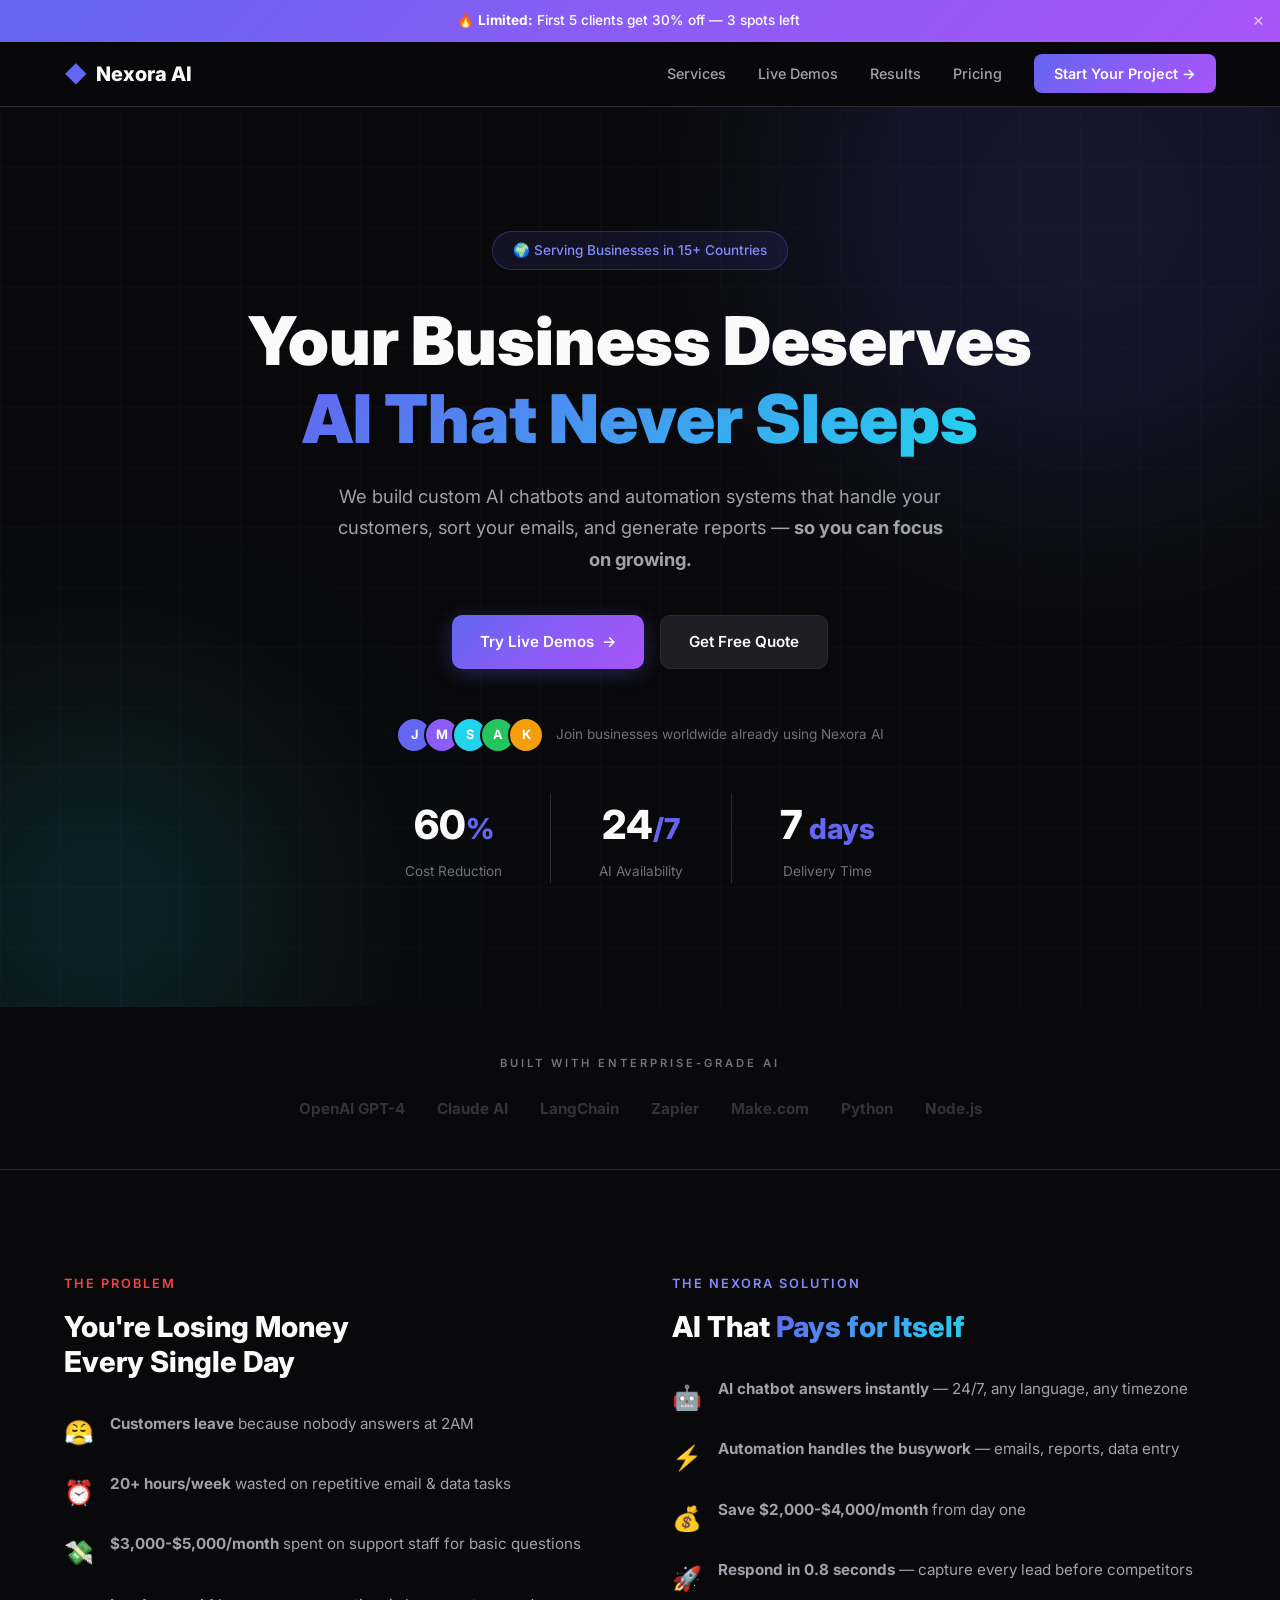
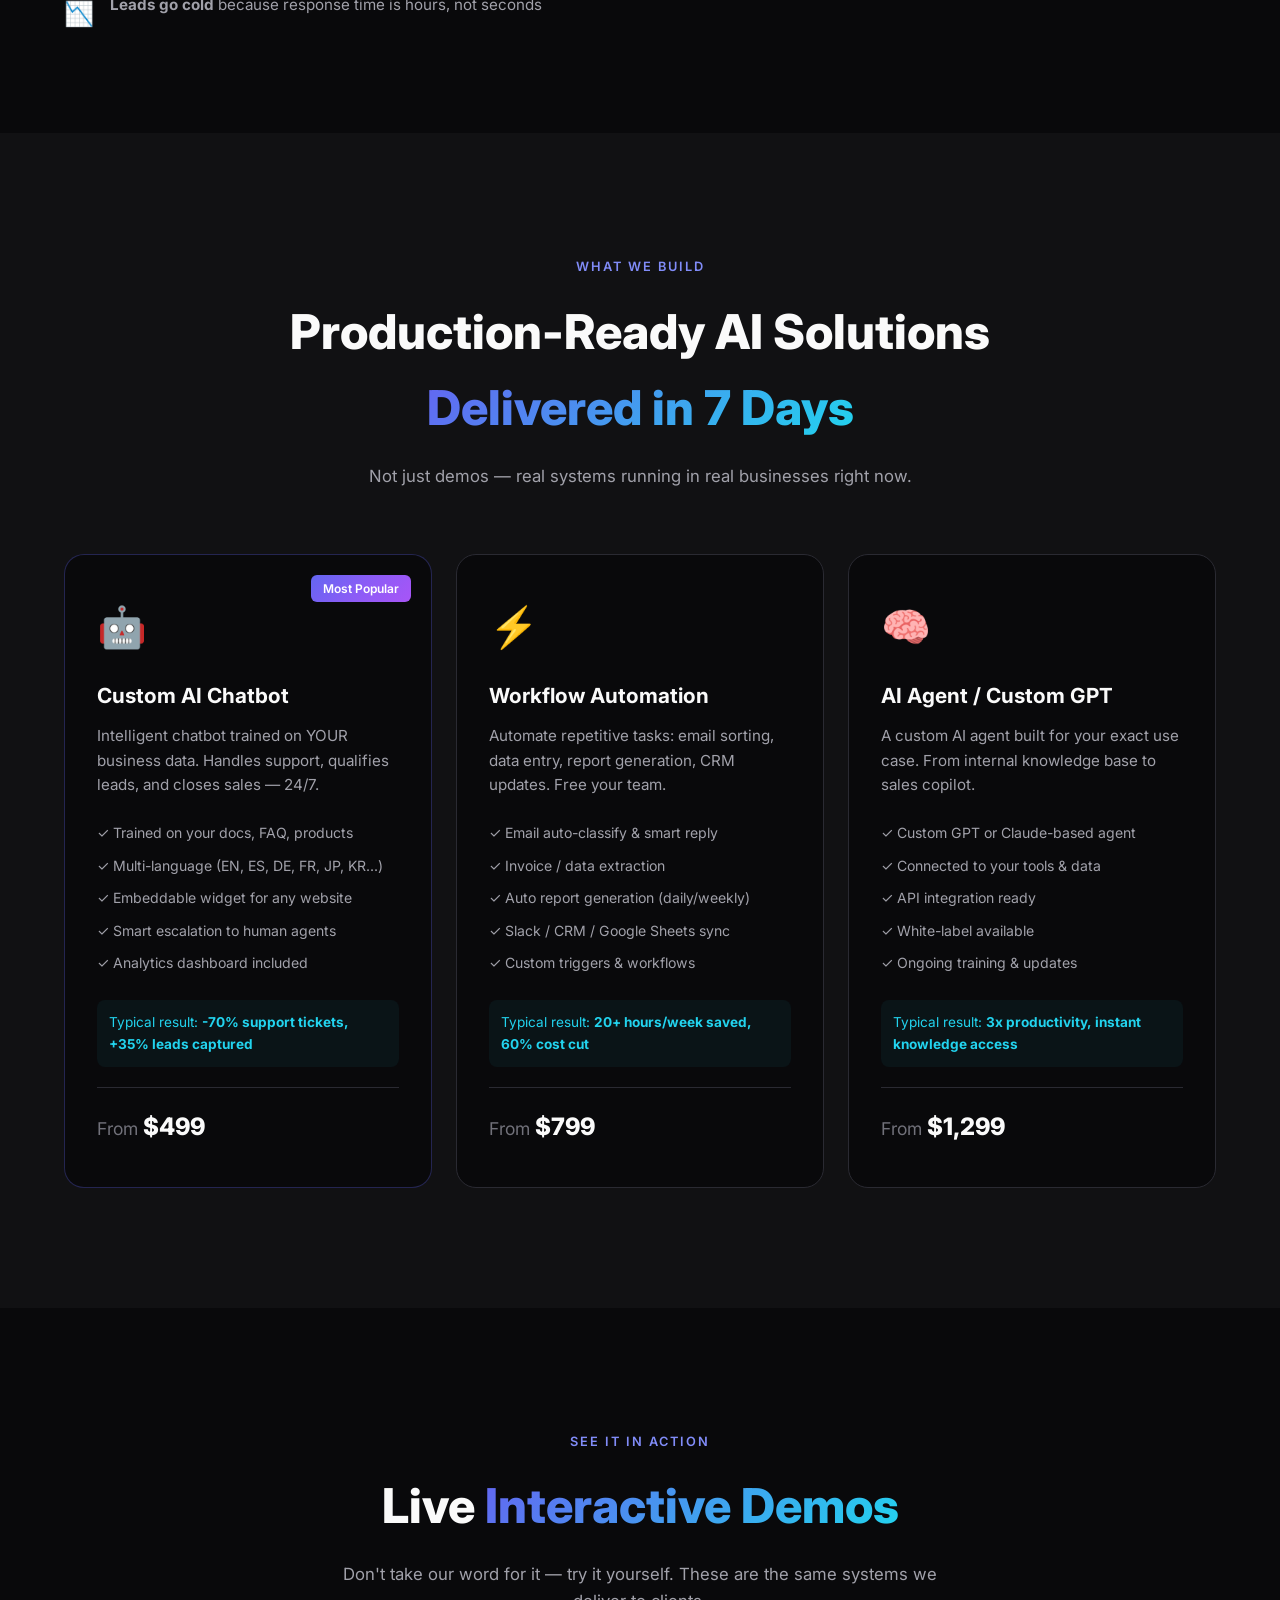
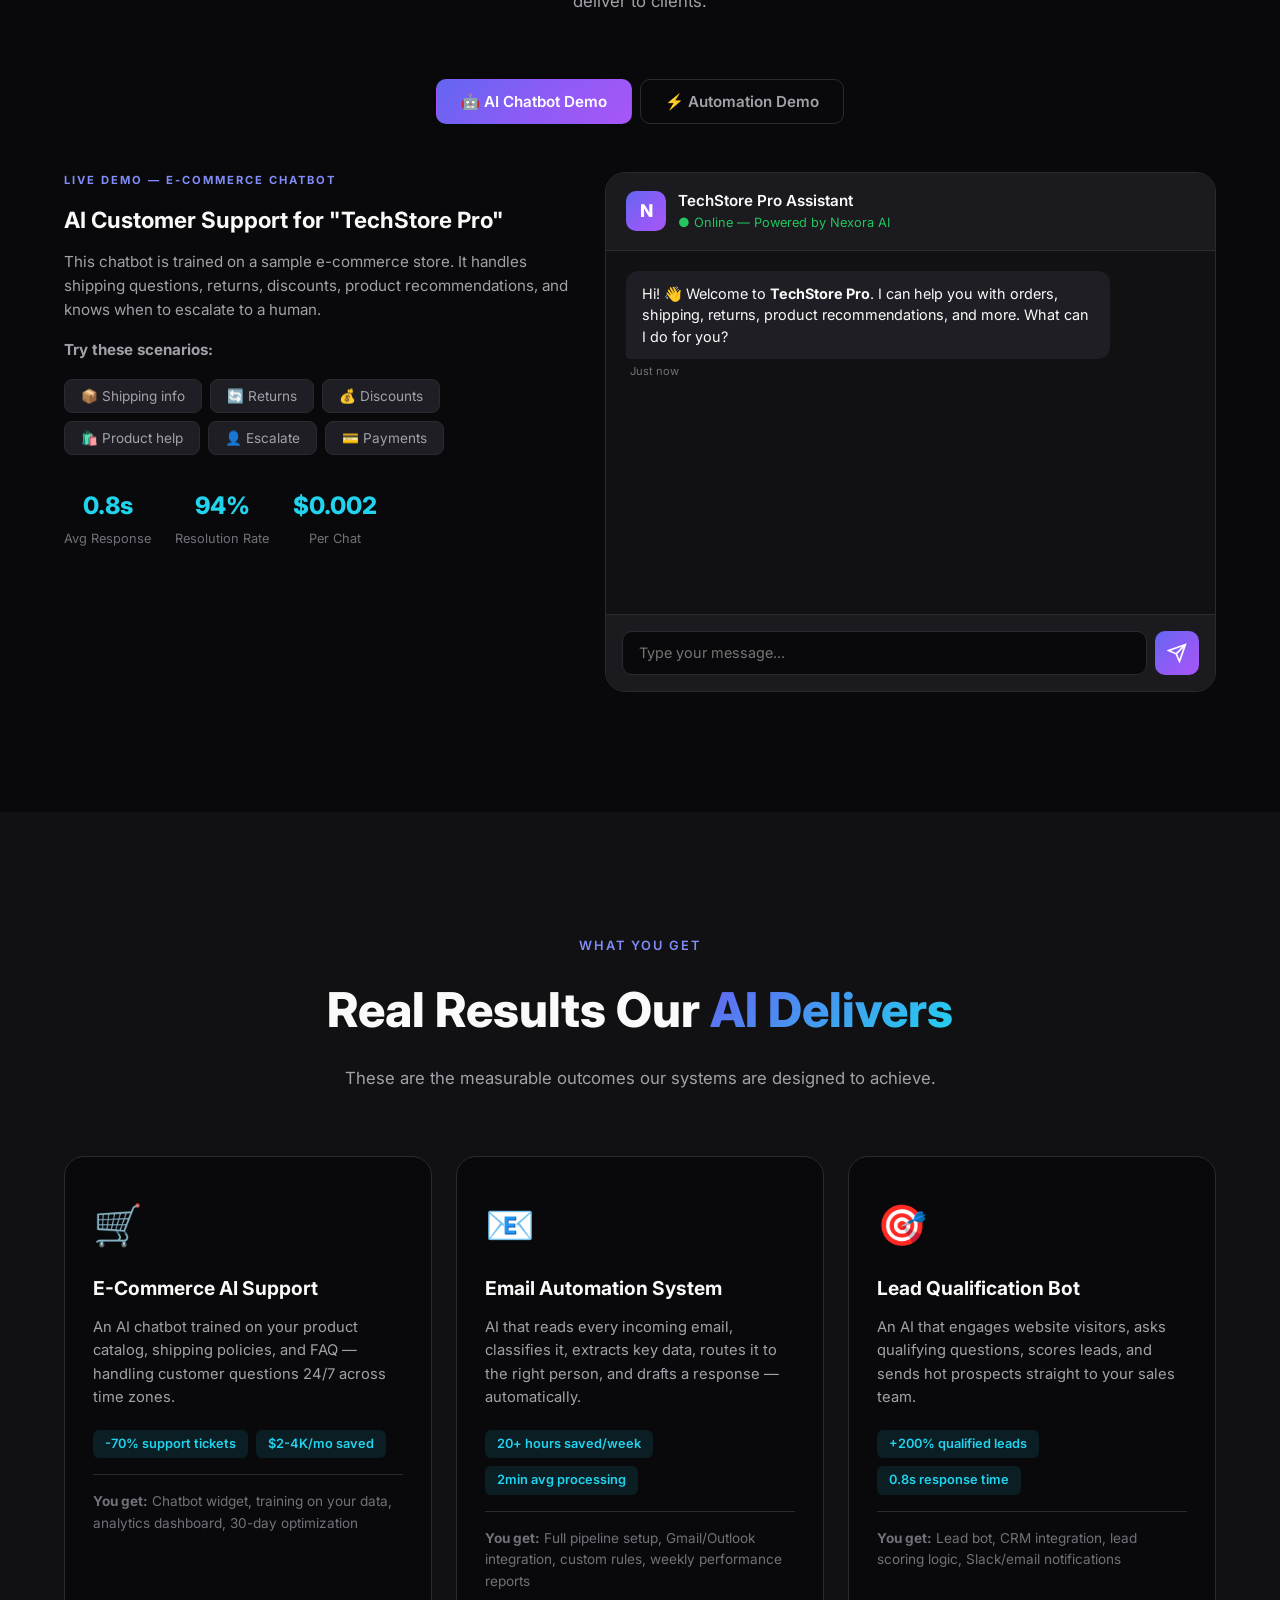
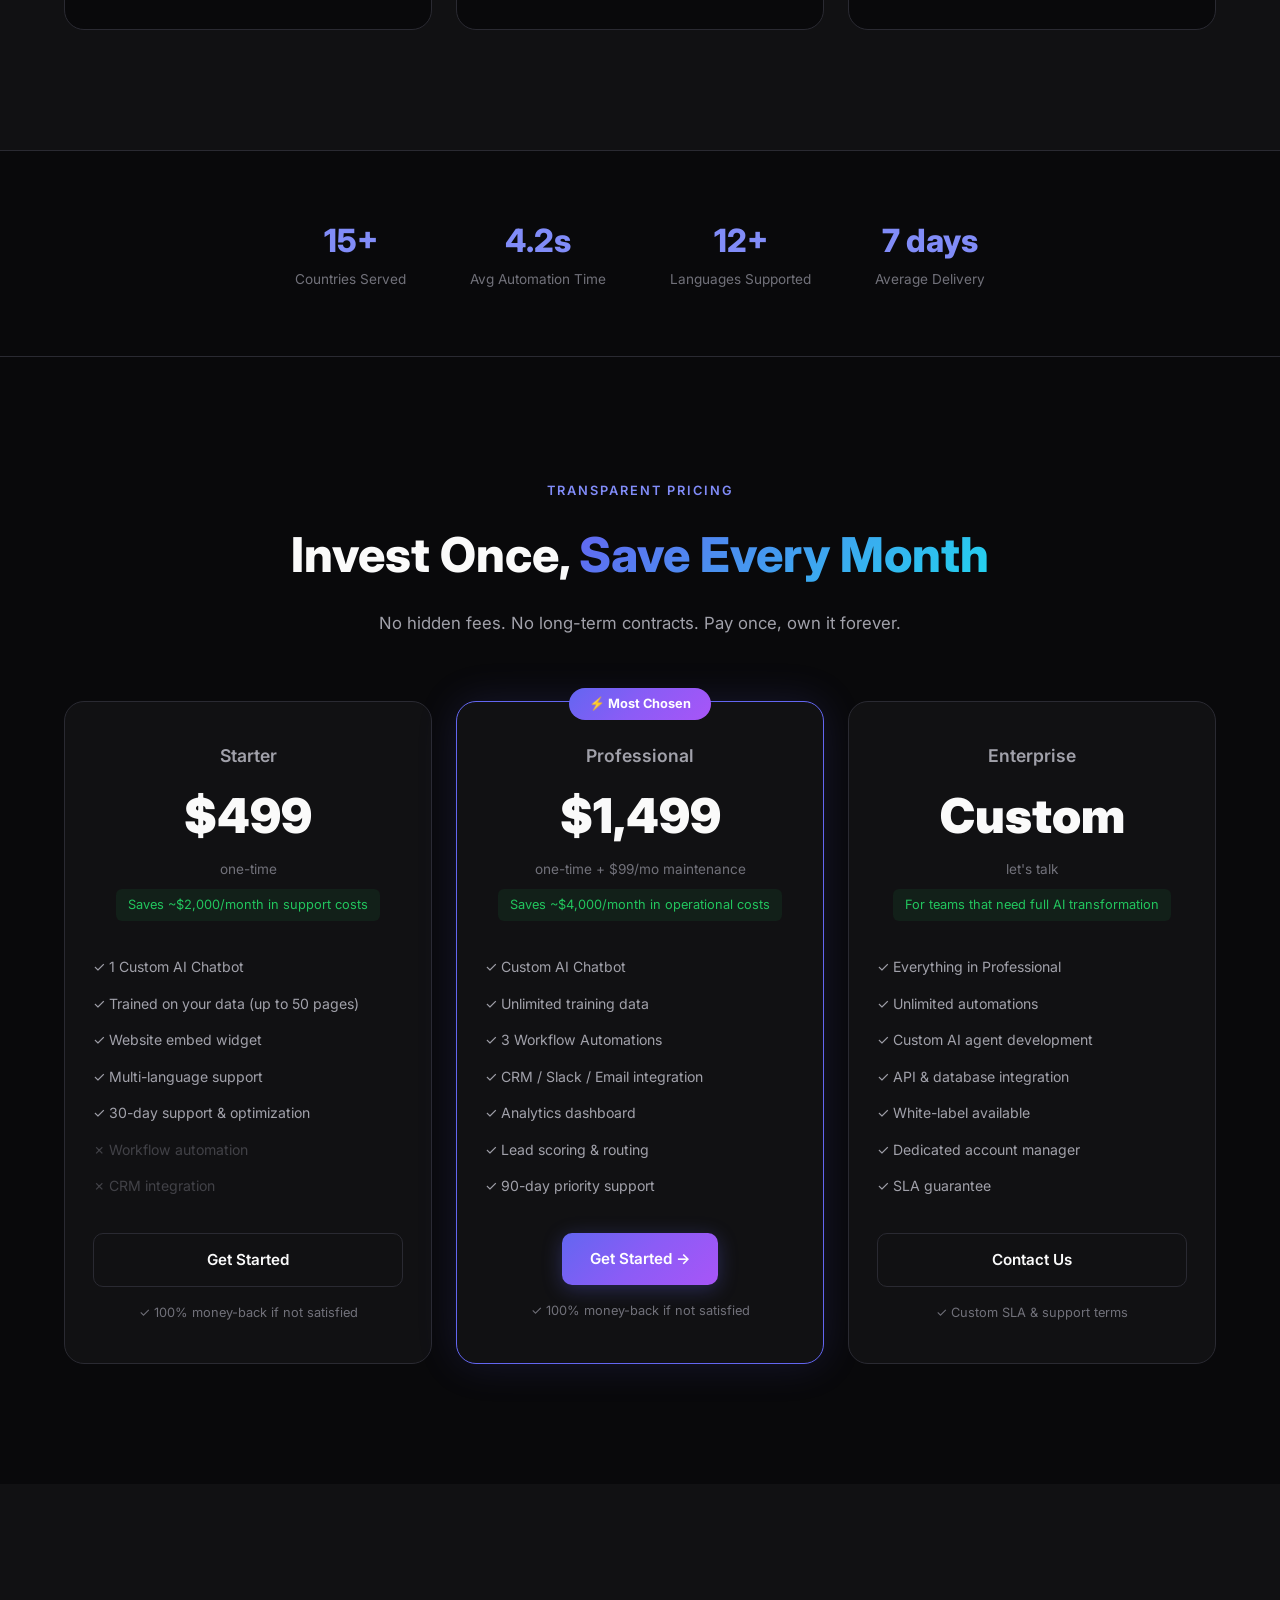
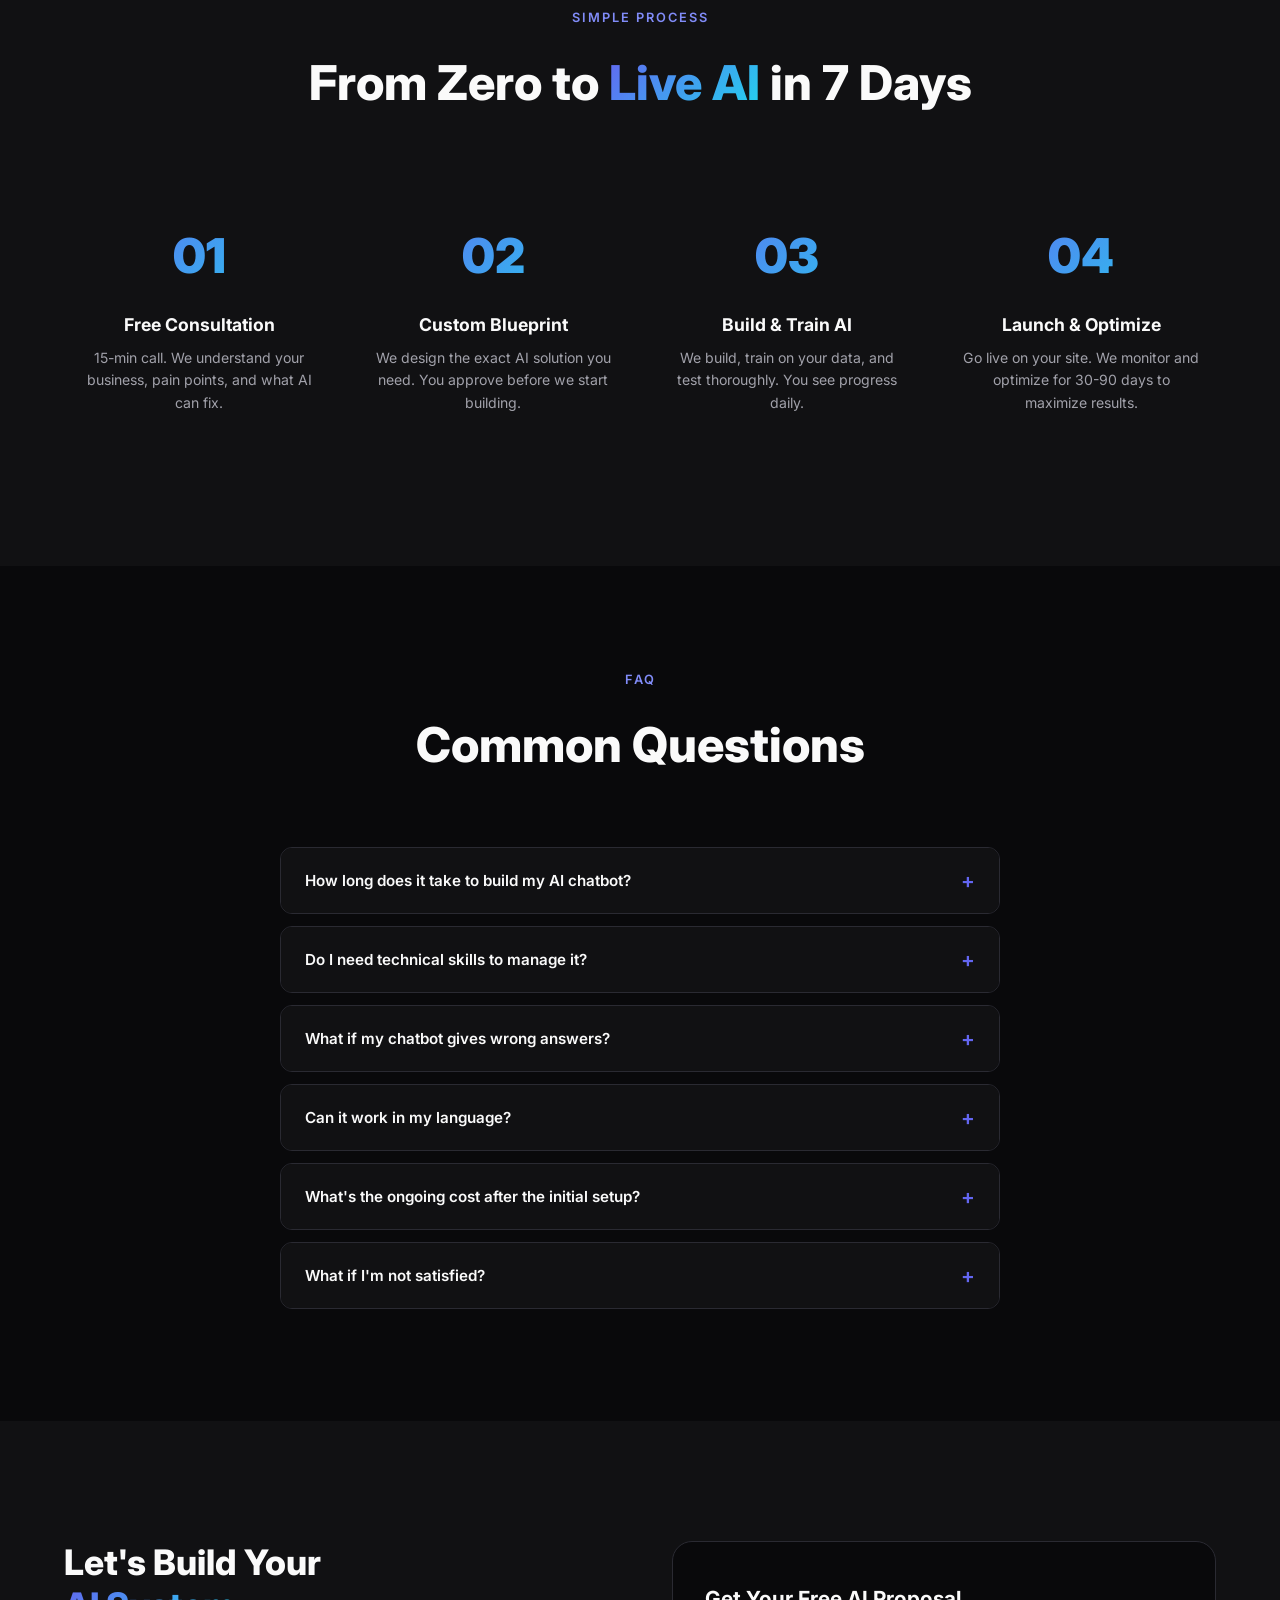
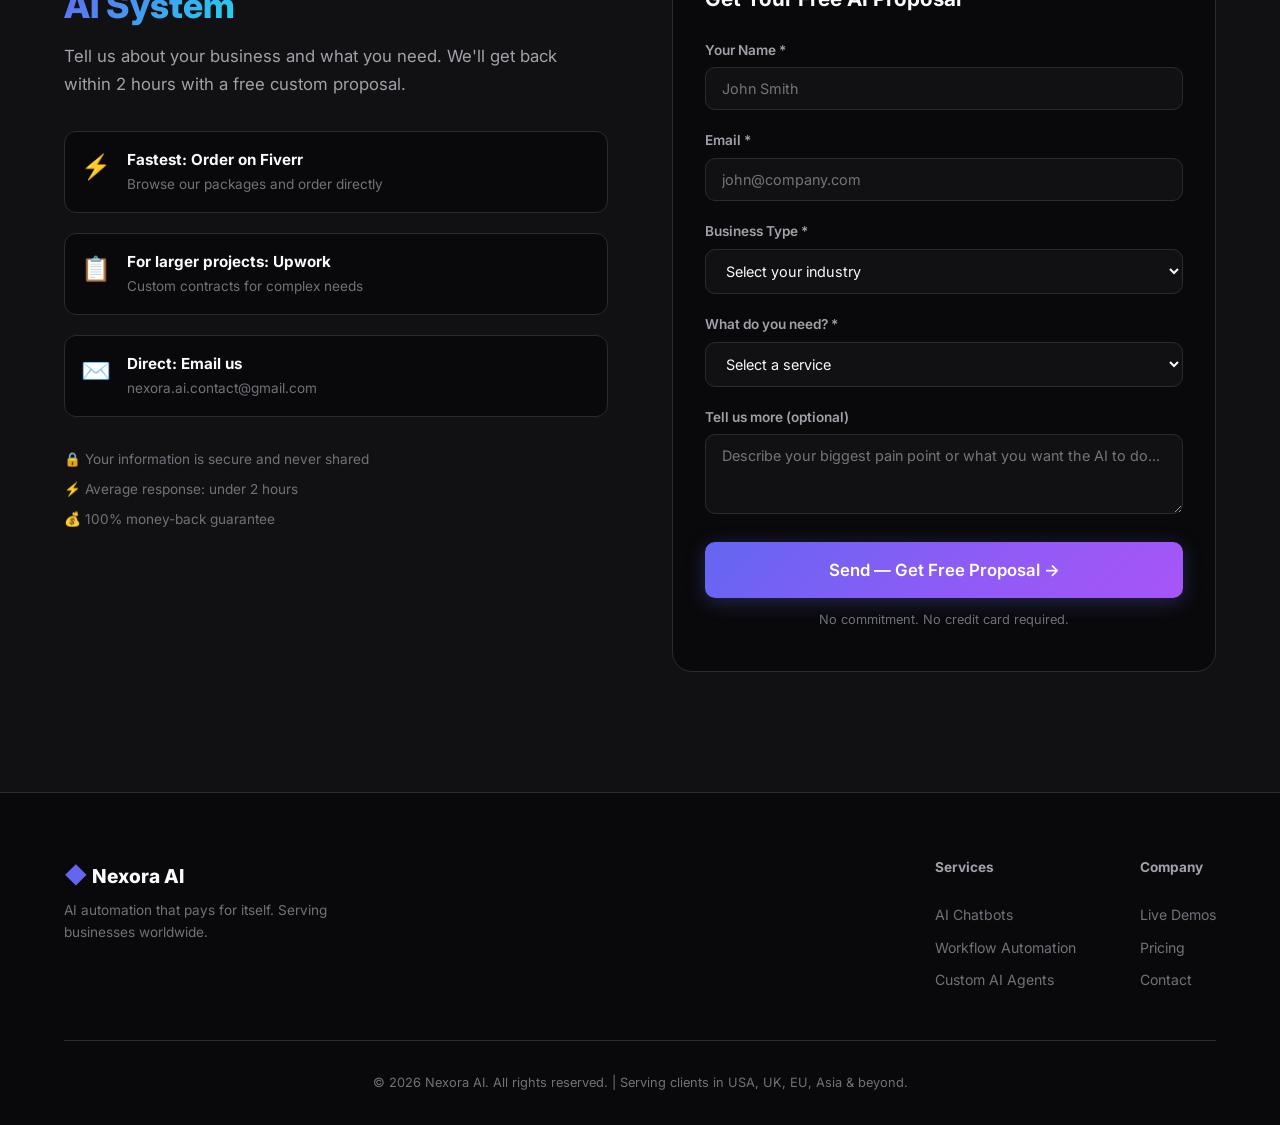
==== commit 552bb20a: "feat: complete Nexora AI portfolio — global launch ready - Problem/Solution section with compelling " ====
--- a/index.html
+++ b/index.html
@@ -3,24 +3,35 @@
 <head>
     <meta charset="UTF-8">
     <meta name="viewport" content="width=device-width, initial-scale=1.0">
-    <title>Nexora AI — AI Automation & Chatbot Solutions</title>
+    <title>Nexora AI — AI Chatbots & Workflow Automation for Your Business</title>
+    <meta name="description" content="Custom AI chatbots and workflow automation that save 20+ hours/week. Trusted by businesses in 15+ countries. Live demos available.">
     <link rel="preconnect" href="https://fonts.googleapis.com">
     <link href="https://fonts.googleapis.com/css2?family=Inter:wght@300;400;500;600;700;800;900&display=swap" rel="stylesheet">
     <link rel="stylesheet" href="style.css">
+    <!-- Open Graph -->
+    <meta property="og:title" content="Nexora AI — AI That Works While You Sleep">
+    <meta property="og:description" content="Custom AI chatbots & workflow automation. Live demos. Results in 7 days.">
+    <meta property="og:type" content="website">
 </head>
 <body>
+    <!-- Floating Top Banner -->
+    <div class="top-banner" id="topBanner">
+        <span>🔥 <strong>Limited:</strong> First 5 clients get 30% off — <span id="spotsLeft">3 spots left</span></span>
+        <button class="banner-close" id="bannerClose">&times;</button>
+    </div>
+
     <!-- Navigation -->
     <nav class="nav" id="nav">
         <div class="nav-container">
             <a href="#" class="nav-logo">
                 <span class="logo-icon">◆</span> Nexora AI
             </a>
-            <div class="nav-links">
+            <div class="nav-links" id="navLinks">
                 <a href="#services">Services</a>
                 <a href="#demos">Live Demos</a>
                 <a href="#results">Results</a>
                 <a href="#pricing">Pricing</a>
-                <a href="#contact" class="nav-cta">Get Started →</a>
+                <a href="#contact" class="nav-cta">Start Your Project →</a>
             </div>
             <button class="nav-toggle" id="navToggle">☰</button>
         </div>
@@ -34,53 +45,132 @@
             <div class="glow glow-2"></div>
         </div>
         <div class="hero-container">
-            <div class="hero-badge">🔥 AI Automation Agency — Available Now</div>
+            <div class="hero-badge">🌍 Serving Businesses in 15+ Countries</div>
             <h1 class="hero-title">
-                We Build <span class="gradient-text">AI Systems</span><br>
-                That Make You Money<br>
-                <span class="hero-sub">While You Sleep</span>
+                Your Business Deserves<br>
+                <span class="gradient-text">AI That Never Sleeps</span>
             </h1>
             <p class="hero-desc">
-                Custom AI chatbots, workflow automation, and intelligent systems
-                that cut your costs by 60% and boost revenue 24/7.
+                We build custom AI chatbots and automation systems that handle
+                your customers, sort your emails, and generate reports —
+                <strong>so you can focus on growing.</strong>
             </p>
             <div class="hero-actions">
                 <a href="#demos" class="btn btn-primary">
-                    <span>See Live Demos</span>
+                    <span>Try Live Demos</span>
                     <span class="btn-arrow">→</span>
                 </a>
-                <a href="#contact" class="btn btn-secondary">Get Free Consultation</a>
+                <a href="#contact" class="btn btn-secondary">Get Free Quote</a>
+            </div>
+            <div class="hero-trust">
+                <div class="trust-avatars">
+                    <div class="t-avatar" style="background:#6366f1">J</div>
+                    <div class="t-avatar" style="background:#8b5cf6">M</div>
+                    <div class="t-avatar" style="background:#22d3ee">S</div>
+                    <div class="t-avatar" style="background:#22c55e">A</div>
+                    <div class="t-avatar" style="background:#f59e0b">K</div>
+                </div>
+                <span class="hero-trust-text">Join businesses worldwide already using Nexora AI</span>
             </div>
             <div class="hero-stats">
                 <div class="stat">
-                    <span class="stat-num" data-target="47">0</span><span class="stat-suffix">+</span>
-                    <span class="stat-label">Projects Delivered</span>
-                </div>
-                <div class="stat-divider"></div>
-                <div class="stat">
-                    <span class="stat-num" data-target="98">0</span><span class="stat-suffix">%</span>
-                    <span class="stat-label">Client Satisfaction</span>
+                    <span class="stat-num" data-target="60">0</span><span class="stat-suffix">%</span>
+                    <span class="stat-label">Cost Reduction</span>
                 </div>
                 <div class="stat-divider"></div>
                 <div class="stat">
                     <span class="stat-num" data-target="24">0</span><span class="stat-suffix">/7</span>
-                    <span class="stat-label">AI Never Sleeps</span>
-                </div>
-            </div>
-        </div>
-    </section>
-
-    <!-- Trusted By (Social Proof) -->
+                    <span class="stat-label">AI Availability</span>
+                </div>
+                <div class="stat-divider"></div>
+                <div class="stat">
+                    <span class="stat-num" data-target="7">0</span><span class="stat-suffix"> days</span>
+                    <span class="stat-label">Delivery Time</span>
+                </div>
+            </div>
+        </div>
+    </section>
+
+    <!-- Tech Stack Bar -->
     <section class="trusted">
         <div class="container">
-            <p class="trusted-label">POWERING BUSINESSES WITH</p>
+            <p class="trusted-label">BUILT WITH ENTERPRISE-GRADE AI</p>
             <div class="trusted-logos">
-                <span>OpenAI</span>
+                <span>OpenAI GPT-4</span>
                 <span>Claude AI</span>
                 <span>LangChain</span>
                 <span>Zapier</span>
                 <span>Make.com</span>
-                <span>Slack API</span>
+                <span>Python</span>
+                <span>Node.js</span>
+            </div>
+        </div>
+    </section>
+
+    <!-- Problem → Solution -->
+    <section class="problem">
+        <div class="container">
+            <div class="problem-grid">
+                <div class="problem-side">
+                    <span class="section-tag" style="color:var(--danger)">THE PROBLEM</span>
+                    <h2>You're Losing Money<br>Every Single Day</h2>
+                    <ul class="problem-list">
+                        <li>
+                            <span class="problem-icon">😤</span>
+                            <div>
+                                <strong>Customers leave</strong> because nobody answers at 2AM
+                            </div>
+                        </li>
+                        <li>
+                            <span class="problem-icon">⏰</span>
+                            <div>
+                                <strong>20+ hours/week</strong> wasted on repetitive email & data tasks
+                            </div>
+                        </li>
+                        <li>
+                            <span class="problem-icon">💸</span>
+                            <div>
+                                <strong>$3,000-$5,000/month</strong> spent on support staff for basic questions
+                            </div>
+                        </li>
+                        <li>
+                            <span class="problem-icon">📉</span>
+                            <div>
+                                <strong>Leads go cold</strong> because response time is hours, not seconds
+                            </div>
+                        </li>
+                    </ul>
+                </div>
+                <div class="solution-side">
+                    <span class="section-tag">THE NEXORA SOLUTION</span>
+                    <h2>AI That <span class="gradient-text">Pays for Itself</span></h2>
+                    <ul class="solution-list">
+                        <li>
+                            <span class="solution-icon">🤖</span>
+                            <div>
+                                <strong>AI chatbot answers instantly</strong> — 24/7, any language, any timezone
+                            </div>
+                        </li>
+                        <li>
+                            <span class="solution-icon">⚡</span>
+                            <div>
+                                <strong>Automation handles the busywork</strong> — emails, reports, data entry
+                            </div>
+                        </li>
+                        <li>
+                            <span class="solution-icon">💰</span>
+                            <div>
+                                <strong>Save $2,000-$4,000/month</strong> from day one
+                            </div>
+                        </li>
+                        <li>
+                            <span class="solution-icon">🚀</span>
+                            <div>
+                                <strong>Respond in 0.8 seconds</strong> — capture every lead before competitors
+                            </div>
+                        </li>
+                    </ul>
+                </div>
             </div>
         </div>
     </section>
@@ -90,78 +180,86 @@
         <div class="container">
             <div class="section-header">
                 <span class="section-tag">What We Build</span>
-                <h2>AI Solutions That <span class="gradient-text">Actually Work</span></h2>
-                <p>Not just fancy demos — production-ready systems that generate ROI from day one.</p>
+                <h2>Production-Ready AI Solutions<br><span class="gradient-text">Delivered in 7 Days</span></h2>
+                <p>Not just demos — real systems running in real businesses right now.</p>
             </div>
             <div class="services-grid">
                 <div class="service-card service-featured">
                     <div class="service-icon">🤖</div>
                     <div class="service-badge">Most Popular</div>
-                    <h3>Custom AI Chatbots</h3>
-                    <p>Intelligent chatbots trained on YOUR business data. Handle customer support, lead qualification, and sales — 24/7 without breaks.</p>
+                    <h3>Custom AI Chatbot</h3>
+                    <p>Intelligent chatbot trained on YOUR business data. Handles support, qualifies leads, and closes sales — 24/7.</p>
                     <ul class="service-features">
                         <li>✓ Trained on your docs, FAQ, products</li>
-                        <li>✓ Multi-language support</li>
-                        <li>✓ Embeddable on any website</li>
-                        <li>✓ Escalation to human agents</li>
+                        <li>✓ Multi-language (EN, ES, DE, FR, JP, KR...)</li>
+                        <li>✓ Embeddable widget for any website</li>
+                        <li>✓ Smart escalation to human agents</li>
+                        <li>✓ Analytics dashboard included</li>
                     </ul>
+                    <div class="service-result">Typical result: <strong>-70% support tickets, +35% leads captured</strong></div>
                     <div class="service-price">From <strong>$499</strong></div>
                 </div>
                 <div class="service-card">
                     <div class="service-icon">⚡</div>
                     <h3>Workflow Automation</h3>
-                    <p>Automate repetitive tasks: email sorting, data entry, report generation, CRM updates. Save 20+ hours per week.</p>
+                    <p>Automate repetitive tasks: email sorting, data entry, report generation, CRM updates. Free your team.</p>
                     <ul class="service-features">
-                        <li>✓ Email auto-classification & reply</li>
-                        <li>✓ Data extraction & processing</li>
-                        <li>✓ Auto report generation</li>
-                        <li>✓ CRM/Slack/Sheet integration</li>
+                        <li>✓ Email auto-classify & smart reply</li>
+                        <li>✓ Invoice / data extraction</li>
+                        <li>✓ Auto report generation (daily/weekly)</li>
+                        <li>✓ Slack / CRM / Google Sheets sync</li>
+                        <li>✓ Custom triggers & workflows</li>
                     </ul>
+                    <div class="service-result">Typical result: <strong>20+ hours/week saved, 60% cost cut</strong></div>
                     <div class="service-price">From <strong>$799</strong></div>
                 </div>
                 <div class="service-card">
-                    <div class="service-icon">📊</div>
-                    <h3>AI Data Analytics</h3>
-                    <p>Turn raw data into actionable insights. AI-powered dashboards that tell you what's happening and what to do next.</p>
+                    <div class="service-icon">🧠</div>
+                    <h3>AI Agent / Custom GPT</h3>
+                    <p>A custom AI agent built for your exact use case. From internal knowledge base to sales copilot.</p>
                     <ul class="service-features">
-                        <li>✓ Natural language data queries</li>
-                        <li>✓ Automated weekly reports</li>
-                        <li>✓ Trend detection & alerts</li>
-                        <li>✓ Revenue forecasting</li>
+                        <li>✓ Custom GPT or Claude-based agent</li>
+                        <li>✓ Connected to your tools & data</li>
+                        <li>✓ API integration ready</li>
+                        <li>✓ White-label available</li>
+                        <li>✓ Ongoing training & updates</li>
                     </ul>
-                    <div class="service-price">From <strong>$999</strong></div>
-                </div>
-            </div>
-        </div>
-    </section>
-
-    <!-- Live Demos Section -->
+                    <div class="service-result">Typical result: <strong>3x productivity, instant knowledge access</strong></div>
+                    <div class="service-price">From <strong>$1,299</strong></div>
+                </div>
+            </div>
+        </div>
+    </section>
+
+    <!-- Live Demos -->
     <section class="demos" id="demos">
         <div class="container">
             <div class="section-header">
-                <span class="section-tag">Try It Yourself</span>
+                <span class="section-tag">See It In Action</span>
                 <h2>Live <span class="gradient-text">Interactive Demos</span></h2>
-                <p>Don't just take our word for it. Experience our AI solutions in action.</p>
+                <p>Don't take our word for it — try it yourself. These are the same systems we deliver to clients.</p>
             </div>
 
             <div class="demo-tabs">
-                <button class="demo-tab active" data-tab="chatbot">🤖 AI Chatbot</button>
-                <button class="demo-tab" data-tab="automation">⚡ Workflow Automation</button>
+                <button class="demo-tab active" data-tab="chatbot">🤖 AI Chatbot Demo</button>
+                <button class="demo-tab" data-tab="automation">⚡ Automation Demo</button>
             </div>
 
             <!-- Chatbot Demo -->
             <div class="demo-panel active" id="demo-chatbot">
                 <div class="demo-layout">
                     <div class="demo-info">
-                        <h3>AI Customer Support Chatbot</h3>
-                        <p>This is a real AI chatbot trained for an e-commerce store. Try asking it about:</p>
+                        <div class="demo-label">LIVE DEMO — E-COMMERCE CHATBOT</div>
+                        <h3>AI Customer Support for "TechStore Pro"</h3>
+                        <p>This chatbot is trained on a sample e-commerce store. It handles shipping questions, returns, discounts, product recommendations, and knows when to escalate to a human.</p>
+                        <p><strong>Try these scenarios:</strong></p>
                         <div class="demo-suggestions">
-                            <button class="suggestion" data-msg="What are your shipping options?">📦 Shipping options</button>
-                            <button class="suggestion" data-msg="I want to return an item">🔄 Return policy</button>
-                            <button class="suggestion" data-msg="Do you have any discounts?">💰 Discounts</button>
-                            <button class="suggestion" data-msg="I need help choosing a product">🛍️ Product help</button>
-                            <button class="suggestion" data-msg="Can I speak to a human?">👤 Human agent</button>
-                            <button class="suggestion" data-msg="What payment methods do you accept?">💳 Payment methods</button>
+                            <button class="suggestion" data-msg="What are your shipping options?">📦 Shipping info</button>
+                            <button class="suggestion" data-msg="I want to return my order">🔄 Returns</button>
+                            <button class="suggestion" data-msg="Do you have any discounts right now?">💰 Discounts</button>
+                            <button class="suggestion" data-msg="I need help choosing a laptop">🛍️ Product help</button>
+                            <button class="suggestion" data-msg="Can I speak to a human?">👤 Escalate</button>
+                            <button class="suggestion" data-msg="What payment methods do you accept?">💳 Payments</button>
                         </div>
                         <div class="demo-metrics">
                             <div class="metric">
@@ -174,7 +272,7 @@
                             </div>
                             <div class="metric">
                                 <span class="metric-val">$0.002</span>
-                                <span class="metric-label">Per Conversation</span>
+                                <span class="metric-label">Per Chat</span>
                             </div>
                         </div>
                     </div>
@@ -182,16 +280,16 @@
                         <div class="chatbot-header">
                             <div class="chatbot-avatar">N</div>
                             <div>
-                                <div class="chatbot-name">Nexora Assistant</div>
-                                <div class="chatbot-status">● Online — Powered by AI</div>
+                                <div class="chatbot-name">TechStore Pro Assistant</div>
+                                <div class="chatbot-status">● Online — Powered by Nexora AI</div>
                             </div>
                         </div>
                         <div class="chatbot-messages" id="chatMessages">
                             <div class="chat-msg bot">
                                 <div class="msg-bubble">
-                                    Hi! 👋 I'm the AI assistant for <strong>TechStore Pro</strong>.
+                                    Hi! 👋 Welcome to <strong>TechStore Pro</strong>.
                                     I can help you with orders, shipping, returns, product recommendations, and more.
-                                    How can I help you today?
+                                    What can I do for you?
                                 </div>
                                 <div class="msg-time">Just now</div>
                             </div>
@@ -210,32 +308,34 @@
             <div class="demo-panel" id="demo-automation">
                 <div class="demo-layout">
                     <div class="demo-info">
-                        <h3>Email Automation Workflow</h3>
-                        <p>Watch how our AI processes incoming emails — classifies, extracts data, routes to the right person, and drafts responses automatically.</p>
+                        <div class="demo-label">LIVE DEMO — EMAIL AUTOMATION</div>
+                        <h3>AI Email Processing Pipeline</h3>
+                        <p>Watch our AI process incoming emails in real-time: classify intent, extract key data, route to the right person, and draft a professional response — all in under 5 seconds.</p>
+                        <p><strong>Click an email type:</strong></p>
                         <div class="demo-suggestions">
-                            <button class="auto-trigger" data-type="support"">📧 Support Email</button>
-                            <button class="auto-trigger" data-type="invoice">🧾 Invoice Email</button>
+                            <button class="auto-trigger" data-type="support">📧 Customer Support</button>
+                            <button class="auto-trigger" data-type="invoice">🧾 Invoice</button>
                             <button class="auto-trigger" data-type="lead">🎯 Sales Lead</button>
-                            <button class="auto-trigger" data-type="complaint">😤 Complaint</button>
+                            <button class="auto-trigger" data-type="complaint">😤 Angry Customer</button>
                         </div>
                         <div class="demo-metrics">
+                            <div class="metric">
+                                <span class="metric-val">4.2s</span>
+                                <span class="metric-label">Processing</span>
+                            </div>
                             <div class="metric">
                                 <span class="metric-val">20h</span>
                                 <span class="metric-label">Saved / Week</span>
                             </div>
                             <div class="metric">
-                                <span class="metric-val">60%</span>
-                                <span class="metric-label">Cost Reduction</span>
-                            </div>
-                            <div class="metric">
-                                <span class="metric-val">2min</span>
-                                <span class="metric-label">Avg Process Time</span>
+                                <span class="metric-val">99.2%</span>
+                                <span class="metric-label">Accuracy</span>
                             </div>
                         </div>
                     </div>
                     <div class="automation-container">
                         <div class="auto-header">
-                            <span>⚡ Automation Pipeline</span>
+                            <span>⚡ Nexora Automation Pipeline</span>
                             <span class="auto-status" id="autoStatus">Ready</span>
                         </div>
                         <div class="pipeline" id="pipeline">
@@ -286,67 +386,83 @@
                         </div>
                         <div class="auto-output" id="autoOutput">
                             <div class="auto-placeholder">
-                                ← Click an email type to see the automation in action
-                            </div>
-                        </div>
-                    </div>
-                </div>
-            </div>
-        </div>
-    </section>
-
-    <!-- Results / Social Proof -->
+                                ← Click an email type to watch the AI pipeline in action
+                            </div>
+                        </div>
+                    </div>
+                </div>
+            </div>
+        </div>
+    </section>
+
+    <!-- What We Deliver (replaces fake reviews) -->
     <section class="results" id="results">
         <div class="container">
             <div class="section-header">
-                <span class="section-tag">Proven Results</span>
-                <h2>What Our Clients <span class="gradient-text">Achieved</span></h2>
+                <span class="section-tag">What You Get</span>
+                <h2>Real Results Our <span class="gradient-text">AI Delivers</span></h2>
+                <p>These are the measurable outcomes our systems are designed to achieve.</p>
             </div>
             <div class="results-grid">
                 <div class="result-card">
-                    <div class="result-quote">"Nexora built us a chatbot that handles 80% of our support tickets. We saved $4,000/month on hiring."</div>
+                    <div class="result-icon-big">🛒</div>
+                    <h3>E-Commerce AI Support</h3>
+                    <p>An AI chatbot trained on your product catalog, shipping policies, and FAQ — handling customer questions 24/7 across time zones.</p>
                     <div class="result-stats">
-                        <span class="result-highlight">-80% support tickets</span>
-                        <span class="result-highlight">$4K/mo saved</span>
-                    </div>
-                    <div class="result-author">
-                        <div class="author-avatar">M</div>
-                        <div>
-                            <div class="author-name">Marcus T.</div>
-                            <div class="author-role">E-commerce Store Owner</div>
-                        </div>
-                        <div class="stars">★★★★★</div>
+                        <span class="result-highlight">-70% support tickets</span>
+                        <span class="result-highlight">$2-4K/mo saved</span>
+                    </div>
+                    <div class="result-deliverables">
+                        <strong>You get:</strong> Chatbot widget, training on your data, analytics dashboard, 30-day optimization
                     </div>
                 </div>
                 <div class="result-card">
-                    <div class="result-quote">"The email automation they set up saves my team 25 hours every single week. Best investment we've made."</div>
+                    <div class="result-icon-big">📧</div>
+                    <h3>Email Automation System</h3>
+                    <p>AI that reads every incoming email, classifies it, extracts key data, routes it to the right person, and drafts a response — automatically.</p>
                     <div class="result-stats">
-                        <span class="result-highlight">25h/week saved</span>
-                        <span class="result-highlight">3x faster response</span>
-                    </div>
-                    <div class="result-author">
-                        <div class="author-avatar">S</div>
-                        <div>
-                            <div class="author-name">Sarah K.</div>
-                            <div class="author-role">Marketing Agency Director</div>
-                        </div>
-                        <div class="stars">★★★★★</div>
+                        <span class="result-highlight">20+ hours saved/week</span>
+                        <span class="result-highlight">2min avg processing</span>
+                    </div>
+                    <div class="result-deliverables">
+                        <strong>You get:</strong> Full pipeline setup, Gmail/Outlook integration, custom rules, weekly performance reports
                     </div>
                 </div>
                 <div class="result-card">
-                    <div class="result-quote">"They built a lead qualification bot that increased our conversion rate by 340%. Insane ROI."</div>
+                    <div class="result-icon-big">🎯</div>
+                    <h3>Lead Qualification Bot</h3>
+                    <p>An AI that engages website visitors, asks qualifying questions, scores leads, and sends hot prospects straight to your sales team.</p>
                     <div class="result-stats">
-                        <span class="result-highlight">+340% conversions</span>
-                        <span class="result-highlight">ROI in 2 weeks</span>
-                    </div>
-                    <div class="result-author">
-                        <div class="author-avatar">J</div>
-                        <div>
-                            <div class="author-name">James L.</div>
-                            <div class="author-role">SaaS Founder</div>
-                        </div>
-                        <div class="stars">★★★★★</div>
-                    </div>
+                        <span class="result-highlight">+200% qualified leads</span>
+                        <span class="result-highlight">0.8s response time</span>
+                    </div>
+                    <div class="result-deliverables">
+                        <strong>You get:</strong> Lead bot, CRM integration, lead scoring logic, Slack/email notifications
+                    </div>
+                </div>
+            </div>
+        </div>
+    </section>
+
+    <!-- Social Proof Bar -->
+    <section class="proof-bar">
+        <div class="container">
+            <div class="proof-items">
+                <div class="proof-item">
+                    <span class="proof-num">15+</span>
+                    <span class="proof-label">Countries Served</span>
+                </div>
+                <div class="proof-item">
+                    <span class="proof-num">4.2s</span>
+                    <span class="proof-label">Avg Automation Time</span>
+                </div>
+                <div class="proof-item">
+                    <span class="proof-num">12+</span>
+                    <span class="proof-label">Languages Supported</span>
+                </div>
+                <div class="proof-item">
+                    <span class="proof-num">7 days</span>
+                    <span class="proof-label">Average Delivery</span>
                 </div>
             </div>
         </div>
@@ -357,104 +473,222 @@
         <div class="container">
             <div class="section-header">
                 <span class="section-tag">Transparent Pricing</span>
-                <h2>Simple Plans, <span class="gradient-text">Massive ROI</span></h2>
-                <p>Every dollar you spend comes back 10x. Guaranteed.</p>
+                <h2>Invest Once, <span class="gradient-text">Save Every Month</span></h2>
+                <p>No hidden fees. No long-term contracts. Pay once, own it forever.</p>
             </div>
             <div class="pricing-grid">
                 <div class="price-card">
                     <div class="price-name">Starter</div>
                     <div class="price-amount">$499</div>
                     <div class="price-period">one-time</div>
+                    <div class="price-save">Saves ~$2,000/month in support costs</div>
                     <ul class="price-features">
                         <li>✓ 1 Custom AI Chatbot</li>
                         <li>✓ Trained on your data (up to 50 pages)</li>
                         <li>✓ Website embed widget</li>
-                        <li>✓ 30-day support</li>
-                        <li>✗ Workflow automation</li>
-                        <li>✗ CRM integration</li>
+                        <li>✓ Multi-language support</li>
+                        <li>✓ 30-day support & optimization</li>
+                        <li class="muted">✗ Workflow automation</li>
+                        <li class="muted">✗ CRM integration</li>
                     </ul>
                     <a href="#contact" class="btn btn-outline">Get Started</a>
+                    <div class="price-guarantee">✓ 100% money-back if not satisfied</div>
                 </div>
                 <div class="price-card price-featured">
-                    <div class="price-popular">⚡ Best Value</div>
+                    <div class="price-popular">⚡ Most Chosen</div>
                     <div class="price-name">Professional</div>
                     <div class="price-amount">$1,499</div>
                     <div class="price-period">one-time + $99/mo maintenance</div>
+                    <div class="price-save">Saves ~$4,000/month in operational costs</div>
                     <ul class="price-features">
                         <li>✓ Custom AI Chatbot</li>
                         <li>✓ Unlimited training data</li>
                         <li>✓ 3 Workflow Automations</li>
                         <li>✓ CRM / Slack / Email integration</li>
                         <li>✓ Analytics dashboard</li>
+                        <li>✓ Lead scoring & routing</li>
                         <li>✓ 90-day priority support</li>
                     </ul>
                     <a href="#contact" class="btn btn-primary">Get Started →</a>
+                    <div class="price-guarantee">✓ 100% money-back if not satisfied</div>
                 </div>
                 <div class="price-card">
                     <div class="price-name">Enterprise</div>
                     <div class="price-amount">Custom</div>
                     <div class="price-period">let's talk</div>
+                    <div class="price-save">For teams that need full AI transformation</div>
                     <ul class="price-features">
                         <li>✓ Everything in Professional</li>
                         <li>✓ Unlimited automations</li>
                         <li>✓ Custom AI agent development</li>
-                        <li>✓ API development</li>
+                        <li>✓ API & database integration</li>
+                        <li>✓ White-label available</li>
                         <li>✓ Dedicated account manager</li>
                         <li>✓ SLA guarantee</li>
                     </ul>
                     <a href="#contact" class="btn btn-outline">Contact Us</a>
-                </div>
-            </div>
-        </div>
-    </section>
-
-    <!-- Process -->
+                    <div class="price-guarantee">✓ Custom SLA & support terms</div>
+                </div>
+            </div>
+        </div>
+    </section>
+
+    <!-- How It Works -->
     <section class="process">
         <div class="container">
             <div class="section-header">
-                <span class="section-tag">How It Works</span>
-                <h2>From Idea to <span class="gradient-text">Live AI</span> in 7 Days</h2>
+                <span class="section-tag">Simple Process</span>
+                <h2>From Zero to <span class="gradient-text">Live AI</span> in 7 Days</h2>
             </div>
             <div class="process-steps">
                 <div class="process-step">
                     <div class="process-num">01</div>
-                    <h3>Discovery Call</h3>
-                    <p>15-min free consultation. We understand your business, pain points, and goals.</p>
+                    <h3>Free Consultation</h3>
+                    <p>15-min call. We understand your business, pain points, and what AI can fix.</p>
                 </div>
                 <div class="process-step">
                     <div class="process-num">02</div>
                     <h3>Custom Blueprint</h3>
-                    <p>We design an AI solution tailored to your specific needs. You approve before we build.</p>
+                    <p>We design the exact AI solution you need. You approve before we start building.</p>
                 </div>
                 <div class="process-step">
                     <div class="process-num">03</div>
-                    <h3>Build & Train</h3>
-                    <p>We build your AI system, train it on your data, and test rigorously.</p>
+                    <h3>Build & Train AI</h3>
+                    <p>We build, train on your data, and test thoroughly. You see progress daily.</p>
                 </div>
                 <div class="process-step">
                     <div class="process-num">04</div>
                     <h3>Launch & Optimize</h3>
-                    <p>Deploy to your website/workflow. We monitor and optimize for 30-90 days.</p>
-                </div>
-            </div>
-        </div>
-    </section>
-
-    <!-- CTA -->
+                    <p>Go live on your site. We monitor and optimize for 30-90 days to maximize results.</p>
+                </div>
+            </div>
+        </div>
+    </section>
+
+    <!-- FAQ -->
+    <section class="faq">
+        <div class="container">
+            <div class="section-header">
+                <span class="section-tag">FAQ</span>
+                <h2>Common Questions</h2>
+            </div>
+            <div class="faq-list">
+                <div class="faq-item">
+                    <button class="faq-q">How long does it take to build my AI chatbot?<span class="faq-arrow">+</span></button>
+                    <div class="faq-a">Most chatbots are delivered within 5-7 business days. Complex projects with multiple integrations may take 10-14 days. You'll see progress updates throughout.</div>
+                </div>
+                <div class="faq-item">
+                    <button class="faq-q">Do I need technical skills to manage it?<span class="faq-arrow">+</span></button>
+                    <div class="faq-a">Not at all. We handle all the technical setup. You get a simple dashboard to view conversations and analytics. If you need changes, we're one message away.</div>
+                </div>
+                <div class="faq-item">
+                    <button class="faq-q">What if my chatbot gives wrong answers?<span class="faq-arrow">+</span></button>
+                    <div class="faq-a">We train the AI specifically on YOUR data and test extensively before launch. Plus, we include a 30-90 day optimization period where we fine-tune responses based on real conversations. There's also a built-in escalation to human agents for complex queries.</div>
+                </div>
+                <div class="faq-item">
+                    <button class="faq-q">Can it work in my language?<span class="faq-arrow">+</span></button>
+                    <div class="faq-a">Yes! Our AI supports 12+ languages including English, Spanish, German, French, Japanese, Korean, Chinese, Portuguese, and more. It can even switch languages mid-conversation.</div>
+                </div>
+                <div class="faq-item">
+                    <button class="faq-q">What's the ongoing cost after the initial setup?<span class="faq-arrow">+</span></button>
+                    <div class="faq-a">Starter plan has no ongoing fees — you own it. Professional plan includes optional $99/month maintenance for updates, monitoring, and priority support. AI API costs (OpenAI/Claude) are typically $5-50/month depending on usage volume.</div>
+                </div>
+                <div class="faq-item">
+                    <button class="faq-q">What if I'm not satisfied?<span class="faq-arrow">+</span></button>
+                    <div class="faq-a">We offer a 100% money-back guarantee. If the delivered AI doesn't meet the agreed specifications, you get a full refund. On Fiverr and Upwork, you're also protected by their built-in dispute resolution.</div>
+                </div>
+            </div>
+        </div>
+    </section>
+
+    <!-- Contact Form -->
     <section class="cta" id="contact">
         <div class="container">
-            <div class="cta-box">
-                <h2>Ready to <span class="gradient-text">Automate & Scale</span>?</h2>
-                <p>Book a free 15-minute consultation. We'll show you exactly how AI can transform your business.</p>
-                <div class="cta-actions">
-                    <a href="https://www.fiverr.com" class="btn btn-primary btn-lg" target="_blank">
-                        💬 Order on Fiverr
-                    </a>
-                    <a href="https://www.upwork.com" class="btn btn-secondary btn-lg" target="_blank">
-                        📋 Hire on Upwork
-                    </a>
-                </div>
-                <p class="cta-note">⚡ Average response time: under 2 hours</p>
+            <div class="cta-layout">
+                <div class="cta-info">
+                    <h2>Let's Build Your<br><span class="gradient-text">AI System</span></h2>
+                    <p>Tell us about your business and what you need. We'll get back within 2 hours with a free custom proposal.</p>
+                    <div class="cta-channels">
+                        <div class="channel">
+                            <span class="channel-icon">⚡</span>
+                            <div>
+                                <strong>Fastest: Order on Fiverr</strong>
+                                <p>Browse our packages and order directly</p>
+                            </div>
+                        </div>
+                        <div class="channel">
+                            <span class="channel-icon">📋</span>
+                            <div>
+                                <strong>For larger projects: Upwork</strong>
+                                <p>Custom contracts for complex needs</p>
+                            </div>
+                        </div>
+                        <div class="channel">
+                            <span class="channel-icon">✉️</span>
+                            <div>
+                                <strong>Direct: Email us</strong>
+                                <p>nexora.ai.contact@gmail.com</p>
+                            </div>
+                        </div>
+                    </div>
+                    <div class="cta-guarantee">
+                        <p>🔒 Your information is secure and never shared</p>
+                        <p>⚡ Average response: under 2 hours</p>
+                        <p>💰 100% money-back guarantee</p>
+                    </div>
+                </div>
+                <div class="cta-form-container">
+                    <form class="contact-form" id="contactForm" action="https://formspree.io/f/your-form-id" method="POST">
+                        <h3>Get Your Free AI Proposal</h3>
+                        <div class="form-group">
+                            <label>Your Name *</label>
+                            <input type="text" name="name" required placeholder="John Smith">
+                        </div>
+                        <div class="form-group">
+                            <label>Email *</label>
+                            <input type="email" name="email" required placeholder="john@company.com">
+                        </div>
+                        <div class="form-group">
+                            <label>Business Type *</label>
+                            <select name="business" required>
+                                <option value="">Select your industry</option>
+                                <option>E-Commerce / Retail</option>
+                                <option>SaaS / Technology</option>
+                                <option>Agency / Consulting</option>
+                                <option>Healthcare</option>
+                                <option>Real Estate</option>
+                                <option>Finance / Insurance</option>
+                                <option>Education</option>
+                                <option>Restaurant / Hospitality</option>
+                                <option>Other</option>
+                            </select>
+                        </div>
+                        <div class="form-group">
+                            <label>What do you need? *</label>
+                            <select name="service" required>
+                                <option value="">Select a service</option>
+                                <option>AI Chatbot</option>
+                                <option>Workflow Automation</option>
+                                <option>Custom AI Agent / GPT</option>
+                                <option>Full AI Package</option>
+                                <option>Not sure — need consultation</option>
+                            </select>
+                        </div>
+                        <div class="form-group">
+                            <label>Tell us more (optional)</label>
+                            <textarea name="message" rows="3" placeholder="Describe your biggest pain point or what you want the AI to do..."></textarea>
+                        </div>
+                        <button type="submit" class="btn btn-primary btn-lg" style="width:100%;justify-content:center">
+                            Send — Get Free Proposal →
+                        </button>
+                        <p class="form-note">No commitment. No credit card required.</p>
+                    </form>
+                    <div class="form-success" id="formSuccess" style="display:none">
+                        <div class="success-icon">✅</div>
+                        <h3>Message Sent!</h3>
+                        <p>We'll review your request and send a custom proposal within 2 hours. Check your email!</p>
+                    </div>
+                </div>
             </div>
         </div>
     </section>
@@ -465,17 +699,25 @@
             <div class="footer-content">
                 <div class="footer-brand">
                     <span class="logo-icon">◆</span> Nexora AI
-                    <p>Building intelligent AI systems that drive revenue.</p>
-                </div>
-                <div class="footer-links">
-                    <a href="#services">Services</a>
-                    <a href="#demos">Demos</a>
-                    <a href="#pricing">Pricing</a>
-                    <a href="#contact">Contact</a>
+                    <p>AI automation that pays for itself. Serving businesses worldwide.</p>
+                </div>
+                <div class="footer-cols">
+                    <div>
+                        <h4>Services</h4>
+                        <a href="#services">AI Chatbots</a>
+                        <a href="#services">Workflow Automation</a>
+                        <a href="#services">Custom AI Agents</a>
+                    </div>
+                    <div>
+                        <h4>Company</h4>
+                        <a href="#demos">Live Demos</a>
+                        <a href="#pricing">Pricing</a>
+                        <a href="#contact">Contact</a>
+                    </div>
                 </div>
             </div>
             <div class="footer-bottom">
-                <p>© 2026 Nexora AI. All rights reserved.</p>
+                <p>© 2026 Nexora AI. All rights reserved. | Serving clients in USA, UK, EU, Asia & beyond.</p>
             </div>
         </div>
     </footer>
--- a/style.css
+++ b/style.css
@@ -41,11 +41,37 @@
     background-clip: text;
 }
 
+/* ===== TOP BANNER ===== */
+.top-banner {
+    background: var(--gradient);
+    color: white;
+    text-align: center;
+    padding: 10px 48px 10px 24px;
+    font-size: 0.85rem;
+    font-weight: 500;
+    position: relative;
+    z-index: 1001;
+}
+.top-banner.hidden { display: none; }
+.banner-close {
+    position: absolute;
+    right: 16px;
+    top: 50%;
+    transform: translateY(-50%);
+    background: none;
+    border: none;
+    color: white;
+    font-size: 1.2rem;
+    cursor: pointer;
+    opacity: 0.7;
+}
+.banner-close:hover { opacity: 1; }
+
 /* ===== NAVIGATION ===== */
 .nav {
-    position: fixed; top: 0; left: 0; right: 0; z-index: 1000;
+    position: sticky; top: 0; z-index: 1000;
     backdrop-filter: blur(20px);
-    background: rgba(9,9,11,0.8);
+    background: rgba(9,9,11,0.85);
     border-bottom: 1px solid var(--border);
     transition: all 0.3s;
 }
@@ -70,17 +96,18 @@
     padding: 8px 20px !important; border-radius: 8px;
     font-weight: 600 !important;
 }
-.nav-toggle { display: none; background: none; border: none; color: var(--text); font-size: 1.5rem; cursor: pointer; }
+.nav-toggle {
+    display: none; background: none; border: none;
+    color: var(--text); font-size: 1.5rem; cursor: pointer;
+}
 
 /* ===== HERO ===== */
 .hero {
     position: relative; min-height: 100vh;
     display: flex; align-items: center; justify-content: center;
-    padding: 120px 24px 80px; overflow: hidden;
-}
-.hero-bg {
-    position: absolute; inset: 0; pointer-events: none;
-}
+    padding: 80px 24px; overflow: hidden;
+}
+.hero-bg { position: absolute; inset: 0; pointer-events: none; }
 .grid-overlay {
     position: absolute; inset: 0;
     background-image:
@@ -104,29 +131,44 @@
     animation: fadeInUp 0.6s ease;
 }
 .hero-title {
-    font-size: clamp(2.5rem, 6vw, 4.5rem); font-weight: 900;
-    line-height: 1.1; margin-bottom: 24px;
+    font-size: clamp(2.5rem, 6vw, 4.2rem); font-weight: 900;
+    line-height: 1.15; margin-bottom: 24px;
     animation: fadeInUp 0.6s ease 0.1s backwards;
 }
-.hero-sub { font-weight: 300; color: var(--text-2); font-size: 0.6em; }
 .hero-desc {
-    font-size: 1.15rem; color: var(--text-2); max-width: 600px;
+    font-size: 1.15rem; color: var(--text-2); max-width: 620px;
     margin: 0 auto 40px; line-height: 1.7;
     animation: fadeInUp 0.6s ease 0.2s backwards;
 }
-
 .hero-actions {
     display: flex; gap: 16px; justify-content: center; flex-wrap: wrap;
     animation: fadeInUp 0.6s ease 0.3s backwards;
 }
 
+/* Trust avatars */
+.hero-trust {
+    display: flex; align-items: center; justify-content: center;
+    gap: 12px; margin-top: 48px;
+    animation: fadeInUp 0.6s ease 0.35s backwards;
+}
+.trust-avatars { display: flex; }
+.t-avatar {
+    width: 36px; height: 36px; border-radius: 50%;
+    display: flex; align-items: center; justify-content: center;
+    font-weight: 700; font-size: 0.8rem; color: white;
+    border: 2px solid var(--bg);
+    margin-left: -8px;
+}
+.t-avatar:first-child { margin-left: 0; }
+.hero-trust-text { font-size: 0.85rem; color: var(--text-3); }
+
 .hero-stats {
-    display: flex; justify-content: center; gap: 40px; margin-top: 64px;
+    display: flex; justify-content: center; gap: 48px; margin-top: 40px;
     animation: fadeInUp 0.6s ease 0.4s backwards;
 }
 .stat { text-align: center; }
 .stat-num { font-size: 2.5rem; font-weight: 800; color: var(--text); }
-.stat-suffix { font-size: 2rem; font-weight: 800; color: var(--primary); }
+.stat-suffix { font-size: 1.8rem; font-weight: 800; color: var(--primary); }
 .stat-label { display: block; font-size: 0.85rem; color: var(--text-3); margin-top: 4px; }
 .stat-divider { width: 1px; background: var(--border); }
 
@@ -136,6 +178,7 @@
     padding: 14px 28px; border-radius: 10px;
     font-size: 0.95rem; font-weight: 600; text-decoration: none;
     transition: all 0.3s; cursor: pointer; border: none;
+    font-family: inherit;
 }
 .btn-primary {
     background: var(--gradient); color: white;
@@ -162,16 +205,16 @@
 /* ===== TRUSTED ===== */
 .trusted { padding: 48px 0; border-bottom: 1px solid var(--border); }
 .trusted-label {
-    text-align: center; font-size: 0.75rem; letter-spacing: 3px;
+    text-align: center; font-size: 0.7rem; letter-spacing: 3px;
     color: var(--text-3); margin-bottom: 24px; font-weight: 600;
 }
 .trusted-logos {
     display: flex; justify-content: center; flex-wrap: wrap;
-    gap: 40px; align-items: center;
+    gap: 32px; align-items: center;
 }
 .trusted-logos span {
-    font-size: 1.1rem; font-weight: 700; color: var(--text-3);
-    opacity: 0.5; transition: opacity 0.3s;
+    font-size: 0.95rem; font-weight: 700; color: var(--text-3);
+    opacity: 0.4; transition: opacity 0.3s;
 }
 .trusted-logos span:hover { opacity: 1; }
 
@@ -185,15 +228,30 @@
 .section-header h2 {
     font-size: clamp(2rem, 4vw, 3rem); font-weight: 800; margin-bottom: 16px;
 }
-.section-header p { font-size: 1.1rem; color: var(--text-2); max-width: 600px; margin: 0 auto; }
+.section-header p { font-size: 1.05rem; color: var(--text-2); max-width: 600px; margin: 0 auto; }
+
+/* ===== PROBLEM / SOLUTION ===== */
+.problem { padding: 100px 0; }
+.problem-grid {
+    display: grid; grid-template-columns: 1fr 1fr; gap: 64px;
+}
+.problem-side h2, .solution-side h2 {
+    font-size: 1.8rem; font-weight: 800; margin-bottom: 32px; line-height: 1.2;
+}
+.problem-list, .solution-list { list-style: none; display: flex; flex-direction: column; gap: 20px; }
+.problem-list li, .solution-list li {
+    display: flex; align-items: flex-start; gap: 16px;
+    font-size: 0.95rem; color: var(--text-2);
+}
+.problem-icon, .solution-icon { font-size: 1.5rem; flex-shrink: 0; margin-top: 2px; }
 
 /* ===== SERVICES ===== */
-.services { padding: 120px 0; }
+.services { padding: 120px 0; background: var(--bg-2); }
 .services-grid {
     display: grid; grid-template-columns: repeat(3, 1fr); gap: 24px;
 }
 .service-card {
-    background: var(--bg-2); border: 1px solid var(--border);
+    background: var(--bg); border: 1px solid var(--border);
     border-radius: var(--radius-lg); padding: 40px 32px;
     transition: all 0.4s; position: relative; overflow: hidden;
 }
@@ -210,10 +268,14 @@
 }
 .service-icon { font-size: 2.5rem; margin-bottom: 20px; }
 .service-card h3 { font-size: 1.3rem; font-weight: 700; margin-bottom: 12px; }
-.service-card p { color: var(--text-2); font-size: 0.95rem; margin-bottom: 20px; }
-.service-features { list-style: none; margin-bottom: 24px; }
-.service-features li {
-    padding: 6px 0; color: var(--text-2); font-size: 0.9rem;
+.service-card > p { color: var(--text-2); font-size: 0.95rem; margin-bottom: 20px; }
+.service-features { list-style: none; margin-bottom: 20px; }
+.service-features li { padding: 5px 0; color: var(--text-2); font-size: 0.88rem; }
+.service-result {
+    font-size: 0.85rem; color: var(--accent);
+    padding: 12px; border-radius: 8px;
+    background: rgba(34,211,238,0.05);
+    margin-bottom: 20px;
 }
 .service-price {
     font-size: 1.1rem; color: var(--text-3);
@@ -222,15 +284,14 @@
 .service-price strong { color: var(--text); font-size: 1.5rem; font-weight: 800; }
 
 /* ===== DEMOS ===== */
-.demos { padding: 120px 0; background: var(--bg-2); }
+.demos { padding: 120px 0; }
 .demo-tabs {
     display: flex; justify-content: center; gap: 8px; margin-bottom: 48px;
 }
 .demo-tab {
     padding: 12px 24px; border-radius: 10px; border: 1px solid var(--border);
     background: transparent; color: var(--text-2); font-size: 0.95rem;
-    font-weight: 600; cursor: pointer; transition: all 0.3s;
-    font-family: inherit;
+    font-weight: 600; cursor: pointer; transition: all 0.3s; font-family: inherit;
 }
 .demo-tab.active {
     background: var(--gradient); color: white; border-color: transparent;
@@ -241,21 +302,25 @@
 .demo-layout {
     display: grid; grid-template-columns: 1fr 1.2fr; gap: 32px; align-items: start;
 }
-.demo-info h3 { font-size: 1.5rem; font-weight: 700; margin-bottom: 12px; }
-.demo-info p { color: var(--text-2); margin-bottom: 24px; }
+.demo-label {
+    font-size: 0.7rem; font-weight: 700; letter-spacing: 2px;
+    color: var(--primary-light); margin-bottom: 12px;
+}
+.demo-info h3 { font-size: 1.4rem; font-weight: 700; margin-bottom: 12px; }
+.demo-info p { color: var(--text-2); margin-bottom: 16px; font-size: 0.95rem; }
 .demo-suggestions {
     display: flex; flex-wrap: wrap; gap: 8px; margin-bottom: 32px;
 }
 .suggestion, .auto-trigger {
     padding: 8px 16px; border-radius: 8px;
-    border: 1px solid var(--border); background: var(--bg);
+    border: 1px solid var(--border); background: var(--surface);
     color: var(--text-2); font-size: 0.85rem; cursor: pointer;
     transition: all 0.2s; font-family: inherit;
 }
 .suggestion:hover, .auto-trigger:hover {
-    border-color: var(--primary); color: var(--primary); background: rgba(99,102,241,0.05);
-}
-
+    border-color: var(--primary); color: var(--primary);
+    background: rgba(99,102,241,0.05);
+}
 .demo-metrics { display: flex; gap: 24px; }
 .metric { text-align: center; }
 .metric-val { display: block; font-size: 1.5rem; font-weight: 800; color: var(--accent); }
@@ -263,23 +328,22 @@
 
 /* ===== CHATBOT ===== */
 .chatbot-container {
-    background: var(--bg); border: 1px solid var(--border);
+    background: var(--bg-2); border: 1px solid var(--border);
     border-radius: var(--radius-lg); overflow: hidden;
-    display: flex; flex-direction: column; height: 500px;
+    display: flex; flex-direction: column; height: 520px;
 }
 .chatbot-header {
     display: flex; align-items: center; gap: 12px;
     padding: 16px 20px; border-bottom: 1px solid var(--border);
-    background: var(--bg-2);
+    background: var(--bg-3);
 }
 .chatbot-avatar {
     width: 40px; height: 40px; border-radius: 10px;
     background: var(--gradient); display: flex; align-items: center;
-    justify-content: center; font-weight: 800; font-size: 1.1rem;
+    justify-content: center; font-weight: 800; font-size: 1.1rem; color: white;
 }
 .chatbot-name { font-weight: 600; font-size: 0.95rem; }
 .chatbot-status { font-size: 0.8rem; color: var(--success); }
-
 .chatbot-messages {
     flex: 1; overflow-y: auto; padding: 20px;
     display: flex; flex-direction: column; gap: 16px;
@@ -287,24 +351,14 @@
 .chat-msg { display: flex; flex-direction: column; max-width: 85%; }
 .chat-msg.bot { align-self: flex-start; }
 .chat-msg.user { align-self: flex-end; }
-.msg-bubble {
-    padding: 12px 16px; border-radius: 12px;
-    font-size: 0.9rem; line-height: 1.5;
-}
-.bot .msg-bubble {
-    background: var(--surface); color: var(--text);
-    border-bottom-left-radius: 4px;
-}
-.user .msg-bubble {
-    background: var(--gradient); color: white;
-    border-bottom-right-radius: 4px;
-}
+.msg-bubble { padding: 12px 16px; border-radius: 12px; font-size: 0.9rem; line-height: 1.5; }
+.bot .msg-bubble { background: var(--surface); color: var(--text); border-bottom-left-radius: 4px; }
+.user .msg-bubble { background: var(--gradient); color: white; border-bottom-right-radius: 4px; }
 .msg-time { font-size: 0.7rem; color: var(--text-3); margin-top: 4px; padding: 0 4px; }
 .user .msg-time { text-align: right; }
-
 .chatbot-input-area {
     display: flex; gap: 8px; padding: 16px;
-    border-top: 1px solid var(--border); background: var(--bg-2);
+    border-top: 1px solid var(--border); background: var(--bg-3);
 }
 .chatbot-input-area input {
     flex: 1; background: var(--bg); border: 1px solid var(--border);
@@ -322,13 +376,13 @@
 
 /* ===== AUTOMATION ===== */
 .automation-container {
-    background: var(--bg); border: 1px solid var(--border);
+    background: var(--bg-2); border: 1px solid var(--border);
     border-radius: var(--radius-lg); overflow: hidden;
 }
 .auto-header {
     display: flex; justify-content: space-between; align-items: center;
     padding: 16px 20px; border-bottom: 1px solid var(--border);
-    background: var(--bg-2); font-weight: 600;
+    background: var(--bg-3); font-weight: 600; font-size: 0.95rem;
 }
 .auto-status {
     font-size: 0.8rem; padding: 4px 12px; border-radius: 6px;
@@ -338,37 +392,25 @@
     background: rgba(99,102,241,0.1); color: var(--primary-light);
     animation: pulse 1.5s infinite;
 }
-
-.pipeline { padding: 24px 20px; }
+.pipeline { padding: 20px; }
 .pipeline-step {
     display: flex; align-items: center; gap: 16px;
-    padding: 14px 16px; border-radius: 10px;
+    padding: 12px 16px; border-radius: 10px;
     border: 1px solid transparent; transition: all 0.4s;
 }
-.pipeline-step.active {
-    background: rgba(99,102,241,0.05); border-color: var(--primary);
-}
-.pipeline-step.done {
-    background: rgba(34,197,94,0.05); border-color: var(--success);
-}
-.step-icon { font-size: 1.5rem; width: 40px; text-align: center; }
+.pipeline-step.active { background: rgba(99,102,241,0.05); border-color: var(--primary); }
+.pipeline-step.done { background: rgba(34,197,94,0.05); border-color: var(--success); }
+.step-icon { font-size: 1.4rem; width: 36px; text-align: center; }
 .step-info { flex: 1; }
-.step-title { font-weight: 600; font-size: 0.9rem; }
-.step-desc { font-size: 0.8rem; color: var(--text-3); }
+.step-title { font-weight: 600; font-size: 0.88rem; }
+.step-desc { font-size: 0.78rem; color: var(--text-3); }
 .step-status { font-size: 0.5rem; color: var(--text-3); transition: color 0.3s; }
 .pipeline-step.active .step-status { color: var(--primary); font-size: 0.7rem; }
 .pipeline-step.done .step-status { color: var(--success); font-size: 0.7rem; }
-.pipeline-connector {
-    width: 2px; height: 16px; background: var(--border);
-    margin-left: 36px; transition: background 0.4s;
-}
+.pipeline-connector { width: 2px; height: 12px; background: var(--border); margin-left: 34px; }
 .pipeline-connector.done { background: var(--success); }
-
-.auto-output {
-    border-top: 1px solid var(--border); padding: 20px;
-    min-height: 120px; font-size: 0.85rem;
-}
-.auto-placeholder { color: var(--text-3); text-align: center; padding: 30px 0; }
+.auto-output { border-top: 1px solid var(--border); padding: 20px; min-height: 100px; font-size: 0.85rem; }
+.auto-placeholder { color: var(--text-3); text-align: center; padding: 24px 0; }
 .auto-result { animation: fadeIn 0.3s ease; }
 .auto-result .result-label {
     display: inline-block; padding: 2px 8px; border-radius: 4px;
@@ -380,67 +422,69 @@
 .auto-result p { color: var(--text-2); margin-top: 8px; line-height: 1.6; }
 
 /* ===== RESULTS ===== */
-.results { padding: 120px 0; }
+.results { padding: 120px 0; background: var(--bg-2); }
 .results-grid { display: grid; grid-template-columns: repeat(3, 1fr); gap: 24px; }
 .result-card {
-    background: var(--bg-2); border: 1px solid var(--border);
-    border-radius: var(--radius-lg); padding: 32px;
+    background: var(--bg); border: 1px solid var(--border);
+    border-radius: var(--radius-lg); padding: 36px 28px;
     transition: all 0.3s;
 }
 .result-card:hover { border-color: var(--primary); transform: translateY(-4px); }
-.result-quote {
-    font-size: 1rem; line-height: 1.7; color: var(--text-2);
-    margin-bottom: 20px; font-style: italic;
-}
-.result-stats { display: flex; gap: 8px; flex-wrap: wrap; margin-bottom: 24px; }
+.result-icon-big { font-size: 2.5rem; margin-bottom: 16px; }
+.result-card h3 { font-size: 1.2rem; font-weight: 700; margin-bottom: 12px; }
+.result-card > p { color: var(--text-2); font-size: 0.92rem; margin-bottom: 20px; line-height: 1.6; }
+.result-stats { display: flex; gap: 8px; flex-wrap: wrap; margin-bottom: 16px; }
 .result-highlight {
     display: inline-block; padding: 4px 12px; border-radius: 6px;
     background: rgba(34,211,238,0.1); color: var(--accent);
     font-size: 0.8rem; font-weight: 600;
 }
-.result-author { display: flex; align-items: center; gap: 12px; }
-.author-avatar {
-    width: 40px; height: 40px; border-radius: 10px;
-    background: var(--surface); display: flex; align-items: center;
-    justify-content: center; font-weight: 700; color: var(--primary);
-}
-.author-name { font-weight: 600; font-size: 0.9rem; }
-.author-role { font-size: 0.8rem; color: var(--text-3); }
-.stars { margin-left: auto; color: var(--warning); letter-spacing: 2px; }
+.result-deliverables {
+    font-size: 0.85rem; color: var(--text-3); line-height: 1.6;
+    padding-top: 16px; border-top: 1px solid var(--border);
+}
+
+/* ===== PROOF BAR ===== */
+.proof-bar { padding: 64px 0; border-top: 1px solid var(--border); border-bottom: 1px solid var(--border); }
+.proof-items { display: flex; justify-content: center; gap: 64px; flex-wrap: wrap; }
+.proof-item { text-align: center; }
+.proof-num { display: block; font-size: 2rem; font-weight: 800; color: var(--primary-light); }
+.proof-label { font-size: 0.85rem; color: var(--text-3); }
 
 /* ===== PRICING ===== */
-.pricing { padding: 120px 0; background: var(--bg-2); }
+.pricing { padding: 120px 0; }
 .pricing-grid { display: grid; grid-template-columns: repeat(3, 1fr); gap: 24px; }
 .price-card {
-    background: var(--bg); border: 1px solid var(--border);
-    border-radius: var(--radius-lg); padding: 40px 32px;
+    background: var(--bg-2); border: 1px solid var(--border);
+    border-radius: var(--radius-lg); padding: 40px 28px;
     text-align: center; transition: all 0.3s; position: relative;
 }
 .price-card:hover { border-color: var(--primary); transform: translateY(-4px); }
-.price-featured {
-    border-color: var(--primary);
-    box-shadow: 0 0 40px rgba(99,102,241,0.15);
-}
+.price-featured { border-color: var(--primary); box-shadow: 0 0 40px rgba(99,102,241,0.15); }
 .price-popular {
     position: absolute; top: -14px; left: 50%; transform: translateX(-50%);
     background: var(--gradient); color: white; padding: 6px 20px;
-    border-radius: 100px; font-size: 0.8rem; font-weight: 700;
-    white-space: nowrap;
+    border-radius: 100px; font-size: 0.8rem; font-weight: 700; white-space: nowrap;
 }
 .price-name { font-size: 1.1rem; font-weight: 600; color: var(--text-2); margin-bottom: 8px; }
 .price-amount { font-size: 3rem; font-weight: 900; margin-bottom: 4px; }
-.price-period { font-size: 0.85rem; color: var(--text-3); margin-bottom: 32px; }
-.price-features { list-style: none; text-align: left; margin-bottom: 32px; }
-.price-features li { padding: 8px 0; font-size: 0.9rem; color: var(--text-2); }
+.price-period { font-size: 0.85rem; color: var(--text-3); margin-bottom: 8px; }
+.price-save {
+    font-size: 0.8rem; color: var(--success); margin-bottom: 28px;
+    padding: 6px 12px; border-radius: 6px;
+    background: rgba(34,197,94,0.08); display: inline-block;
+}
+.price-features { list-style: none; text-align: left; margin-bottom: 28px; }
+.price-features li { padding: 7px 0; font-size: 0.88rem; color: var(--text-2); }
+.price-features li.muted { color: var(--text-3); opacity: 0.5; }
+.price-guarantee {
+    margin-top: 16px; font-size: 0.8rem; color: var(--text-3);
+}
 
 /* ===== PROCESS ===== */
-.process { padding: 120px 0; }
-.process-steps {
-    display: grid; grid-template-columns: repeat(4, 1fr); gap: 24px;
-}
-.process-step {
-    text-align: center; padding: 32px 20px;
-}
+.process { padding: 120px 0; background: var(--bg-2); }
+.process-steps { display: grid; grid-template-columns: repeat(4, 1fr); gap: 24px; }
+.process-step { text-align: center; padding: 32px 16px; }
 .process-num {
     font-size: 3rem; font-weight: 900;
     background: var(--gradient-text); -webkit-background-clip: text;
@@ -448,40 +492,110 @@
     margin-bottom: 16px;
 }
 .process-step h3 { font-size: 1.1rem; font-weight: 700; margin-bottom: 8px; }
-.process-step p { font-size: 0.9rem; color: var(--text-2); }
-
-/* ===== CTA ===== */
-.cta { padding: 120px 0; }
-.cta-box {
-    background: var(--bg-2); border: 1px solid var(--border);
-    border-radius: var(--radius-lg); padding: 80px 40px;
-    text-align: center; position: relative; overflow: hidden;
-}
-.cta-box::before {
-    content: ''; position: absolute; top: -50%; left: -50%;
-    width: 200%; height: 200%;
-    background: radial-gradient(circle, rgba(99,102,241,0.08) 0%, transparent 50%);
-    pointer-events: none;
-}
-.cta-box h2 { font-size: clamp(2rem, 4vw, 2.8rem); font-weight: 800; margin-bottom: 16px; }
-.cta-box p { font-size: 1.1rem; color: var(--text-2); margin-bottom: 40px; }
-.cta-actions { display: flex; justify-content: center; gap: 16px; flex-wrap: wrap; }
-.cta-note { margin-top: 24px; font-size: 0.85rem; color: var(--text-3); }
+.process-step p { font-size: 0.88rem; color: var(--text-2); }
+
+/* ===== FAQ ===== */
+.faq { padding: 100px 0; }
+.faq-list { max-width: 720px; margin: 0 auto; }
+.faq-item {
+    border: 1px solid var(--border); border-radius: var(--radius);
+    margin-bottom: 12px; overflow: hidden;
+    transition: border-color 0.3s;
+}
+.faq-item:hover { border-color: rgba(99,102,241,0.3); }
+.faq-q {
+    width: 100%; padding: 20px 24px; background: var(--bg-2);
+    border: none; color: var(--text); font-size: 0.95rem;
+    font-weight: 600; text-align: left; cursor: pointer;
+    display: flex; justify-content: space-between; align-items: center;
+    font-family: inherit;
+}
+.faq-arrow {
+    font-size: 1.3rem; color: var(--primary); transition: transform 0.3s;
+    flex-shrink: 0; margin-left: 16px;
+}
+.faq-item.open .faq-arrow { transform: rotate(45deg); }
+.faq-a {
+    max-height: 0; overflow: hidden; transition: max-height 0.3s ease, padding 0.3s;
+    color: var(--text-2); font-size: 0.9rem; line-height: 1.7;
+    padding: 0 24px;
+}
+.faq-item.open .faq-a {
+    max-height: 300px; padding: 0 24px 20px;
+}
+
+/* ===== CTA / CONTACT FORM ===== */
+.cta { padding: 120px 0; background: var(--bg-2); }
+.cta-layout {
+    display: grid; grid-template-columns: 1fr 1fr; gap: 64px; align-items: start;
+}
+.cta-info h2 { font-size: 2.2rem; font-weight: 800; margin-bottom: 16px; line-height: 1.2; }
+.cta-info > p { color: var(--text-2); font-size: 1.05rem; margin-bottom: 32px; line-height: 1.7; }
+
+.cta-channels { display: flex; flex-direction: column; gap: 20px; margin-bottom: 32px; }
+.channel {
+    display: flex; align-items: flex-start; gap: 16px;
+    padding: 16px; border-radius: var(--radius);
+    border: 1px solid var(--border); background: var(--bg);
+    transition: border-color 0.3s;
+}
+.channel:hover { border-color: var(--primary); }
+.channel-icon { font-size: 1.5rem; }
+.channel strong { display: block; font-size: 0.95rem; margin-bottom: 2px; }
+.channel p { font-size: 0.85rem; color: var(--text-3); }
+
+.cta-guarantee { display: flex; flex-direction: column; gap: 8px; }
+.cta-guarantee p { font-size: 0.85rem; color: var(--text-3); }
+
+/* Contact Form */
+.cta-form-container {
+    background: var(--bg); border: 1px solid var(--border);
+    border-radius: var(--radius-lg); padding: 40px 32px;
+}
+.contact-form h3 { font-size: 1.3rem; font-weight: 700; margin-bottom: 24px; }
+.form-group { margin-bottom: 20px; }
+.form-group label {
+    display: block; font-size: 0.85rem; font-weight: 600;
+    margin-bottom: 6px; color: var(--text-2);
+}
+.form-group input,
+.form-group select,
+.form-group textarea {
+    width: 100%; padding: 12px 16px; border-radius: 10px;
+    border: 1px solid var(--border); background: var(--bg-2);
+    color: var(--text); font-size: 0.9rem; outline: none;
+    font-family: inherit; transition: border-color 0.2s;
+}
+.form-group input:focus,
+.form-group select:focus,
+.form-group textarea:focus { border-color: var(--primary); }
+.form-group select { cursor: pointer; }
+.form-group select option { background: var(--bg-2); }
+.form-group textarea { resize: vertical; min-height: 80px; }
+.form-note { text-align: center; font-size: 0.8rem; color: var(--text-3); margin-top: 12px; }
+
+.form-success { text-align: center; padding: 40px 0; }
+.success-icon { font-size: 3rem; margin-bottom: 16px; }
+.form-success h3 { font-size: 1.5rem; margin-bottom: 12px; }
+.form-success p { color: var(--text-2); }
 
 /* ===== FOOTER ===== */
-.footer {
-    padding: 48px 0; border-top: 1px solid var(--border);
-}
+.footer { padding: 64px 0 32px; border-top: 1px solid var(--border); }
 .footer-content {
-    display: flex; justify-content: space-between; align-items: center;
-    margin-bottom: 32px;
+    display: flex; justify-content: space-between; align-items: flex-start;
+    margin-bottom: 48px;
 }
 .footer-brand { font-size: 1.2rem; font-weight: 800; }
-.footer-brand p { font-size: 0.85rem; color: var(--text-3); margin-top: 4px; font-weight: 400; }
-.footer-links { display: flex; gap: 24px; }
-.footer-links a { color: var(--text-3); text-decoration: none; font-size: 0.9rem; }
-.footer-links a:hover { color: var(--text); }
-.footer-bottom { text-align: center; font-size: 0.8rem; color: var(--text-3); }
+.footer-brand p { font-size: 0.85rem; color: var(--text-3); margin-top: 8px; font-weight: 400; max-width: 280px; }
+.footer-cols { display: flex; gap: 64px; }
+.footer-cols h4 { font-size: 0.85rem; font-weight: 700; margin-bottom: 16px; color: var(--text-2); }
+.footer-cols div { display: flex; flex-direction: column; gap: 10px; }
+.footer-cols a { color: var(--text-3); text-decoration: none; font-size: 0.88rem; }
+.footer-cols a:hover { color: var(--text); }
+.footer-bottom {
+    text-align: center; font-size: 0.8rem; color: var(--text-3);
+    padding-top: 32px; border-top: 1px solid var(--border);
+}
 
 /* ===== ANIMATIONS ===== */
 @keyframes fadeInUp {
@@ -517,19 +631,30 @@
 
 /* ===== RESPONSIVE ===== */
 @media (max-width: 1024px) {
-    .services-grid, .results-grid, .pricing-grid { grid-template-columns: 1fr; max-width: 500px; margin: 0 auto; }
+    .services-grid, .results-grid, .pricing-grid { grid-template-columns: 1fr; max-width: 520px; margin: 0 auto; }
     .process-steps { grid-template-columns: repeat(2, 1fr); }
-    .demo-layout { grid-template-columns: 1fr; }
+    .demo-layout, .cta-layout, .problem-grid { grid-template-columns: 1fr; }
+    .proof-items { gap: 32px; }
 }
 @media (max-width: 768px) {
     .nav-links { display: none; }
+    .nav-links.open {
+        display: flex !important; flex-direction: column;
+        position: absolute; top: 64px; left: 0; right: 0;
+        background: rgba(9,9,11,0.97); padding: 24px;
+        gap: 16px; border-bottom: 1px solid var(--border);
+    }
     .nav-toggle { display: block; }
+    .hero { padding: 60px 24px; }
     .hero-stats { flex-direction: column; gap: 20px; }
     .stat-divider { width: 40px; height: 1px; margin: 0 auto; }
     .process-steps { grid-template-columns: 1fr; }
-    .hero-title { font-size: 2.2rem; }
+    .hero-title { font-size: 2rem; }
     .demo-tabs { flex-direction: column; align-items: center; }
     .chatbot-container { height: 450px; }
-    .cta-box { padding: 48px 24px; }
-    .footer-content { flex-direction: column; gap: 24px; text-align: center; }
-}
+    .footer-content { flex-direction: column; gap: 32px; }
+    .footer-cols { gap: 32px; }
+    .proof-items { flex-direction: column; gap: 24px; }
+    .cta-form-container { padding: 28px 20px; }
+    .top-banner { font-size: 0.78rem; }
+}
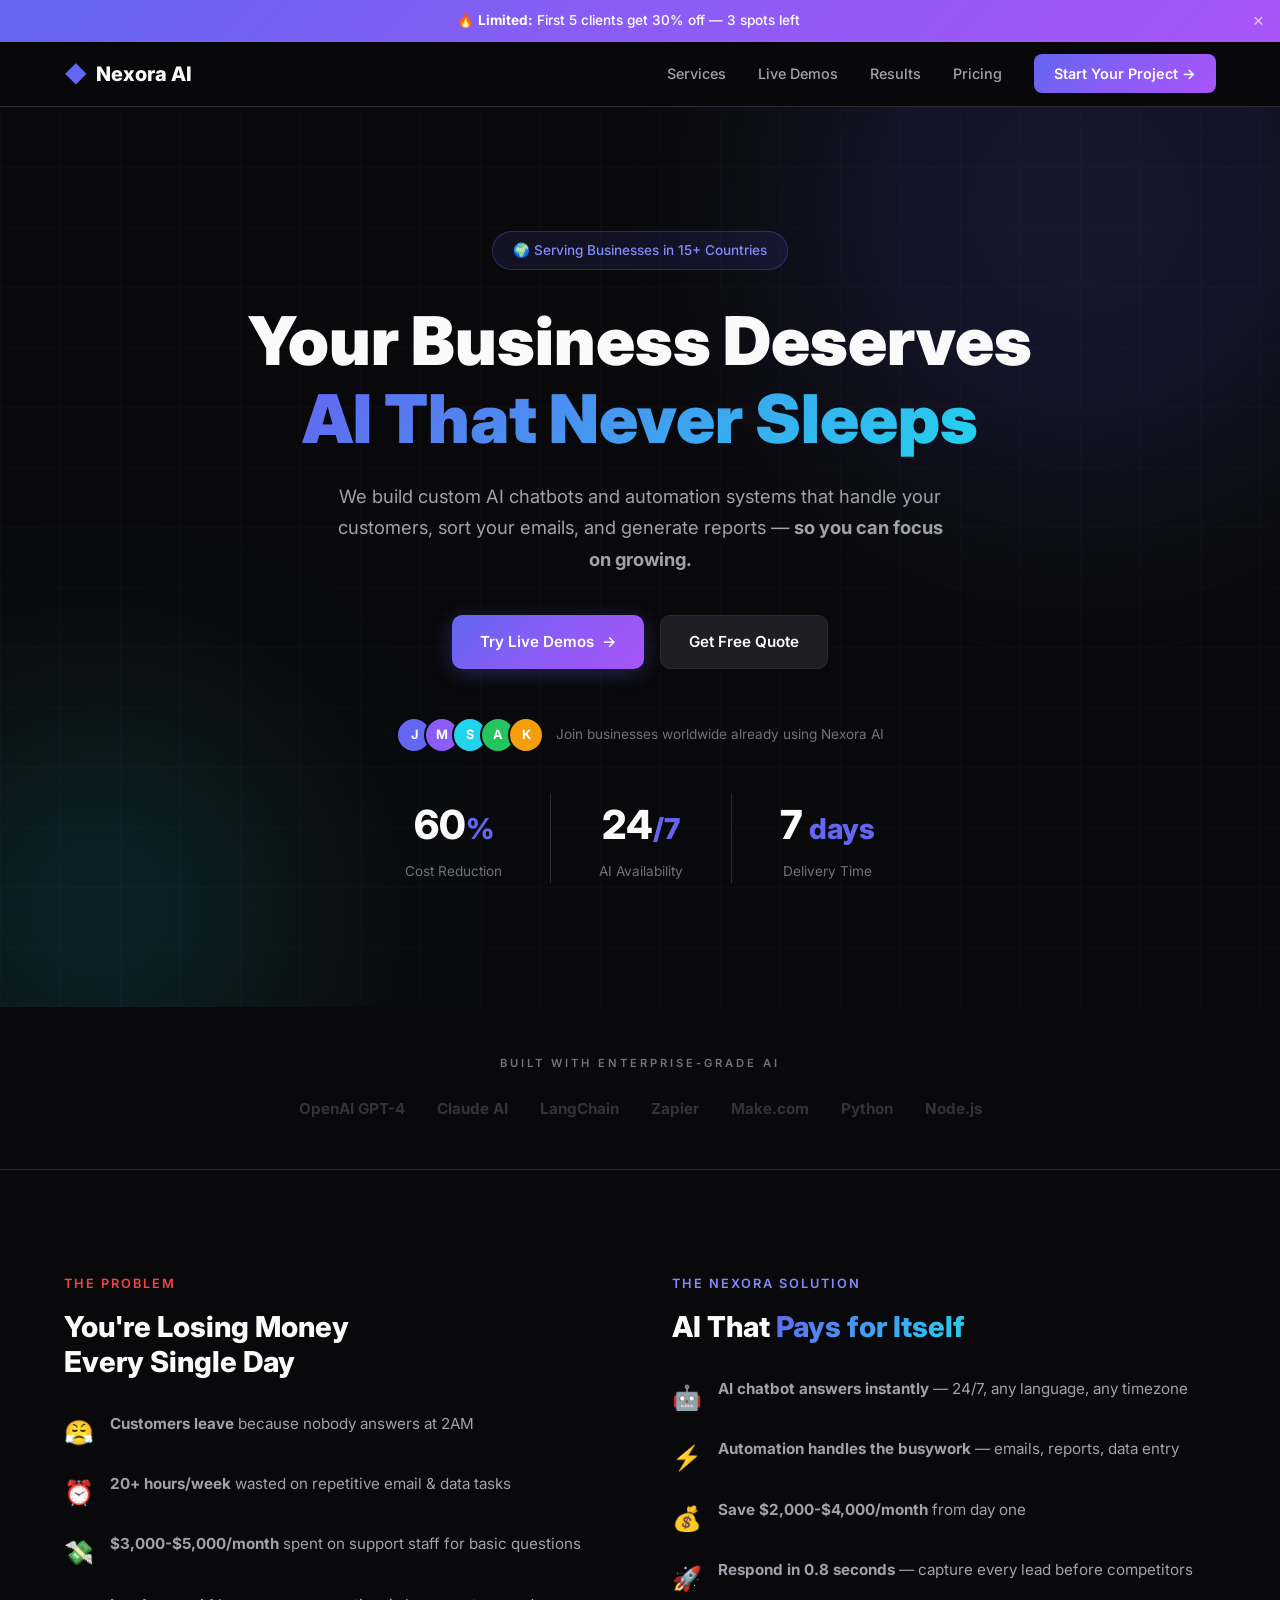
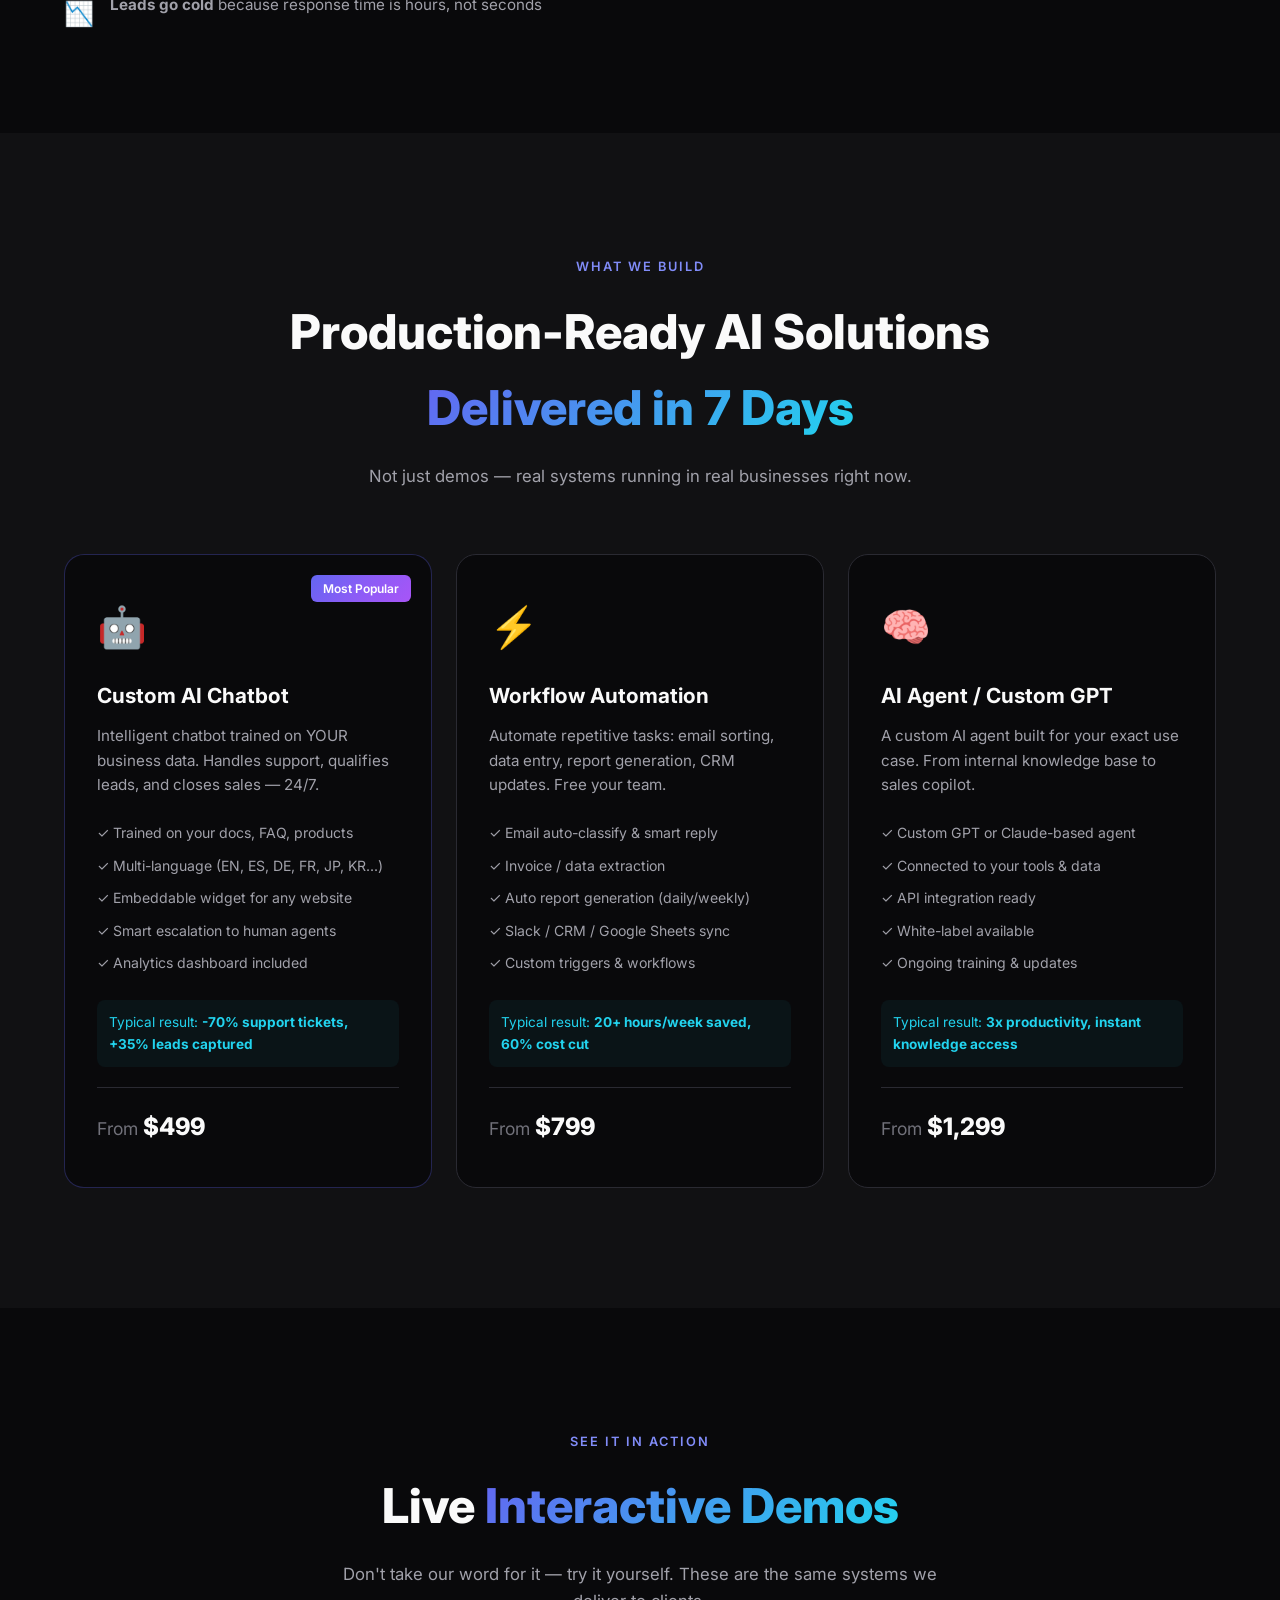
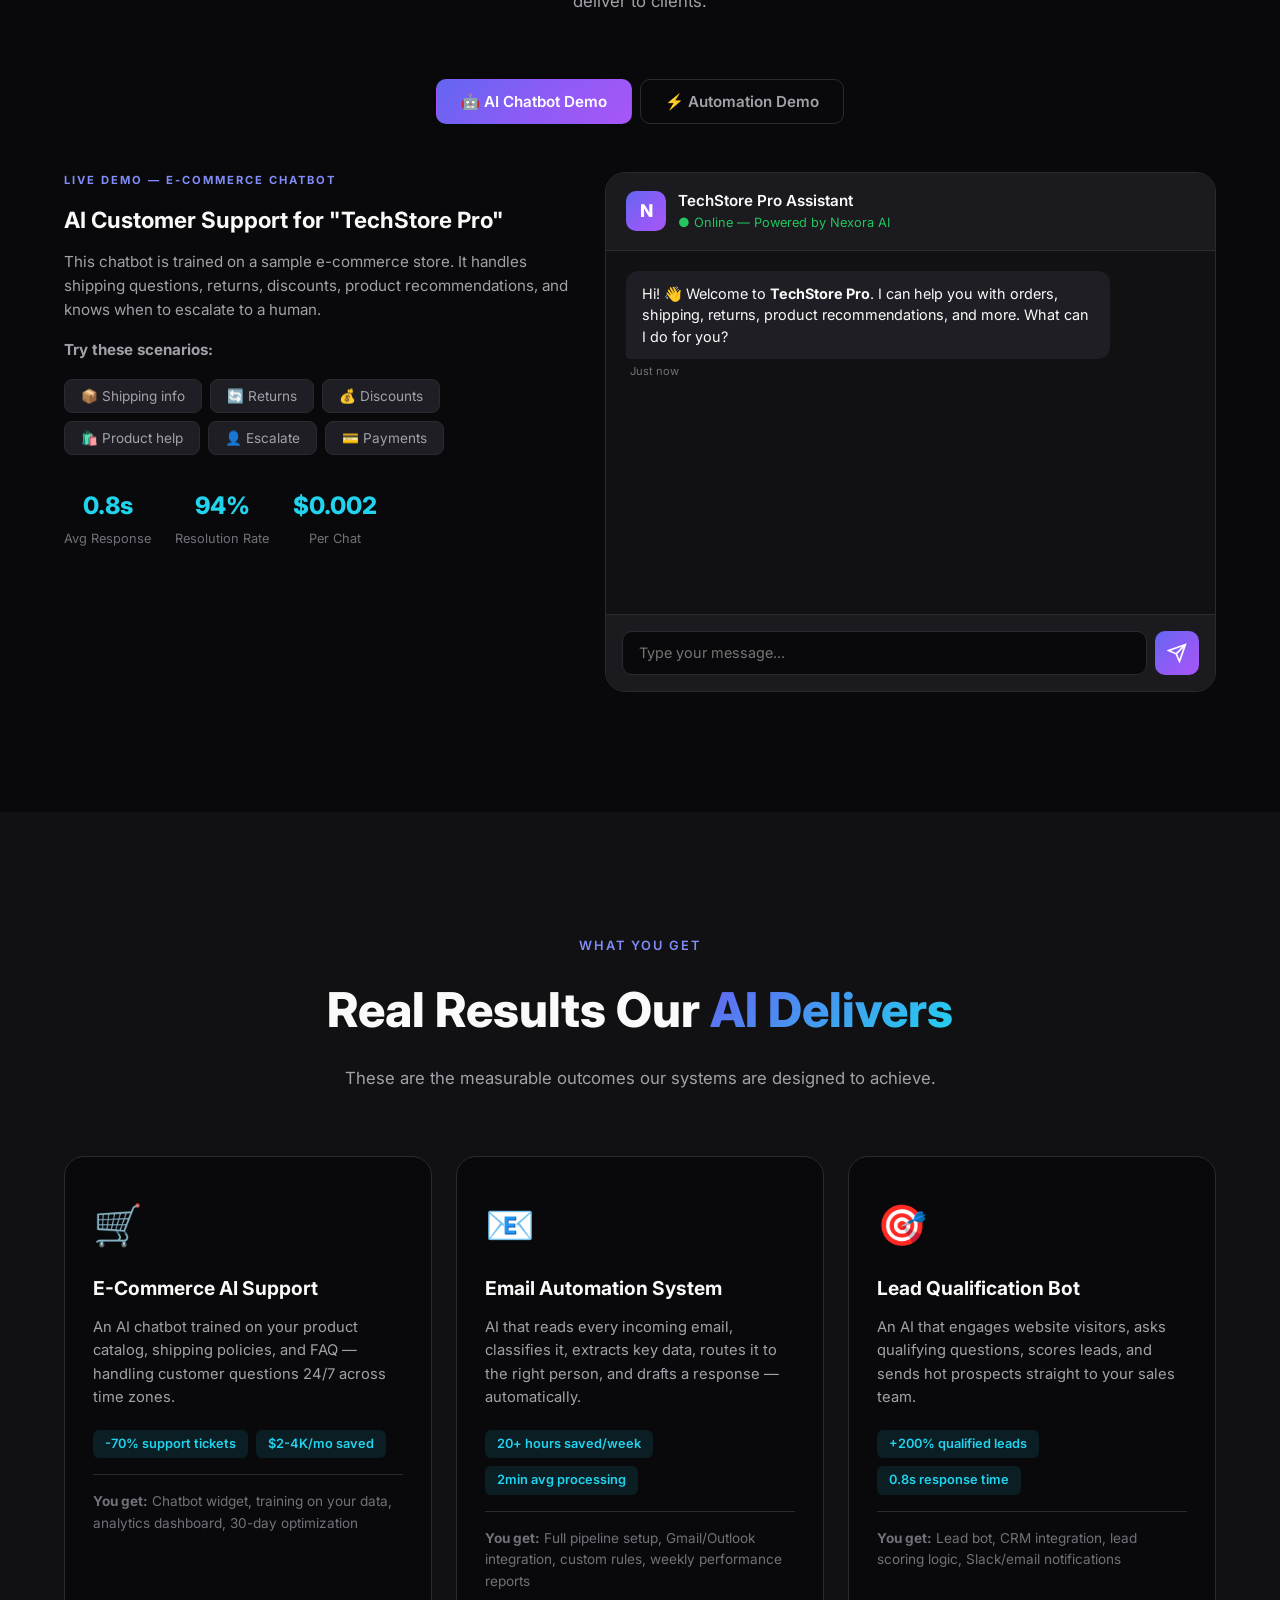
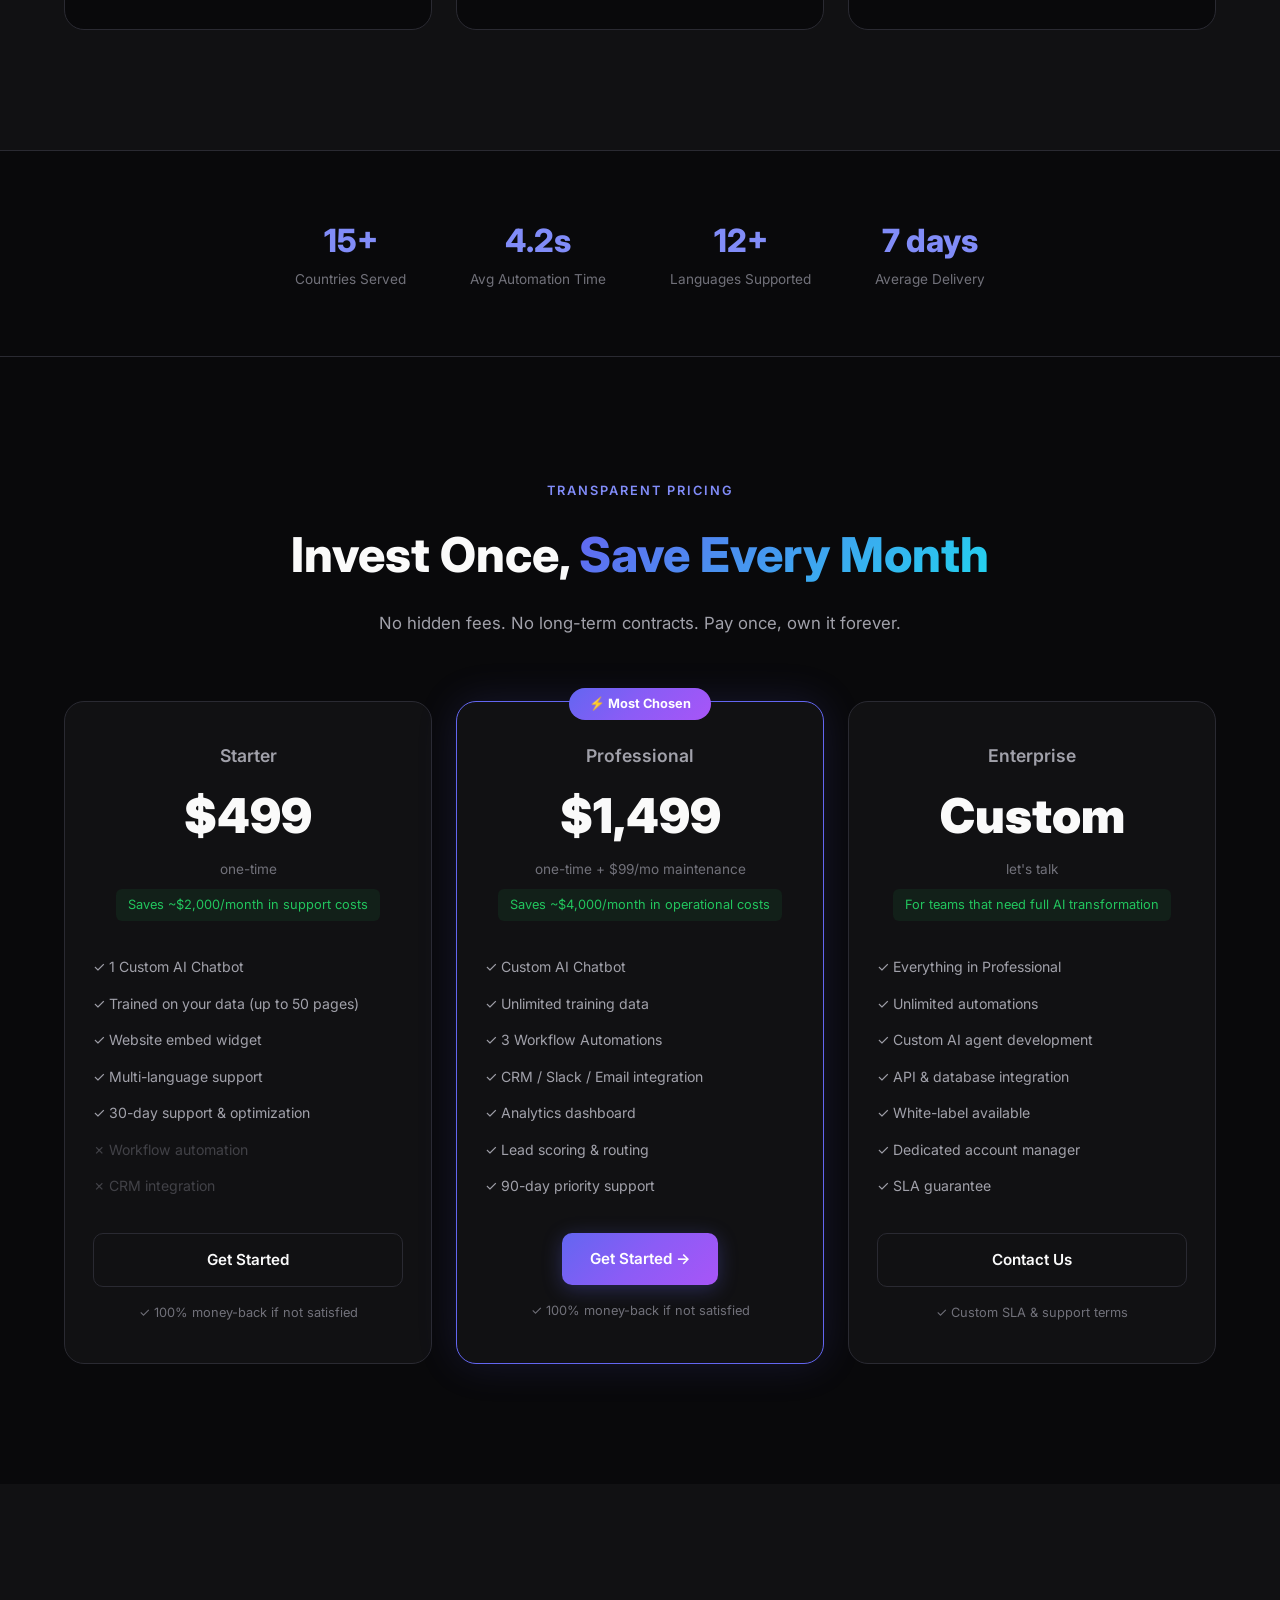
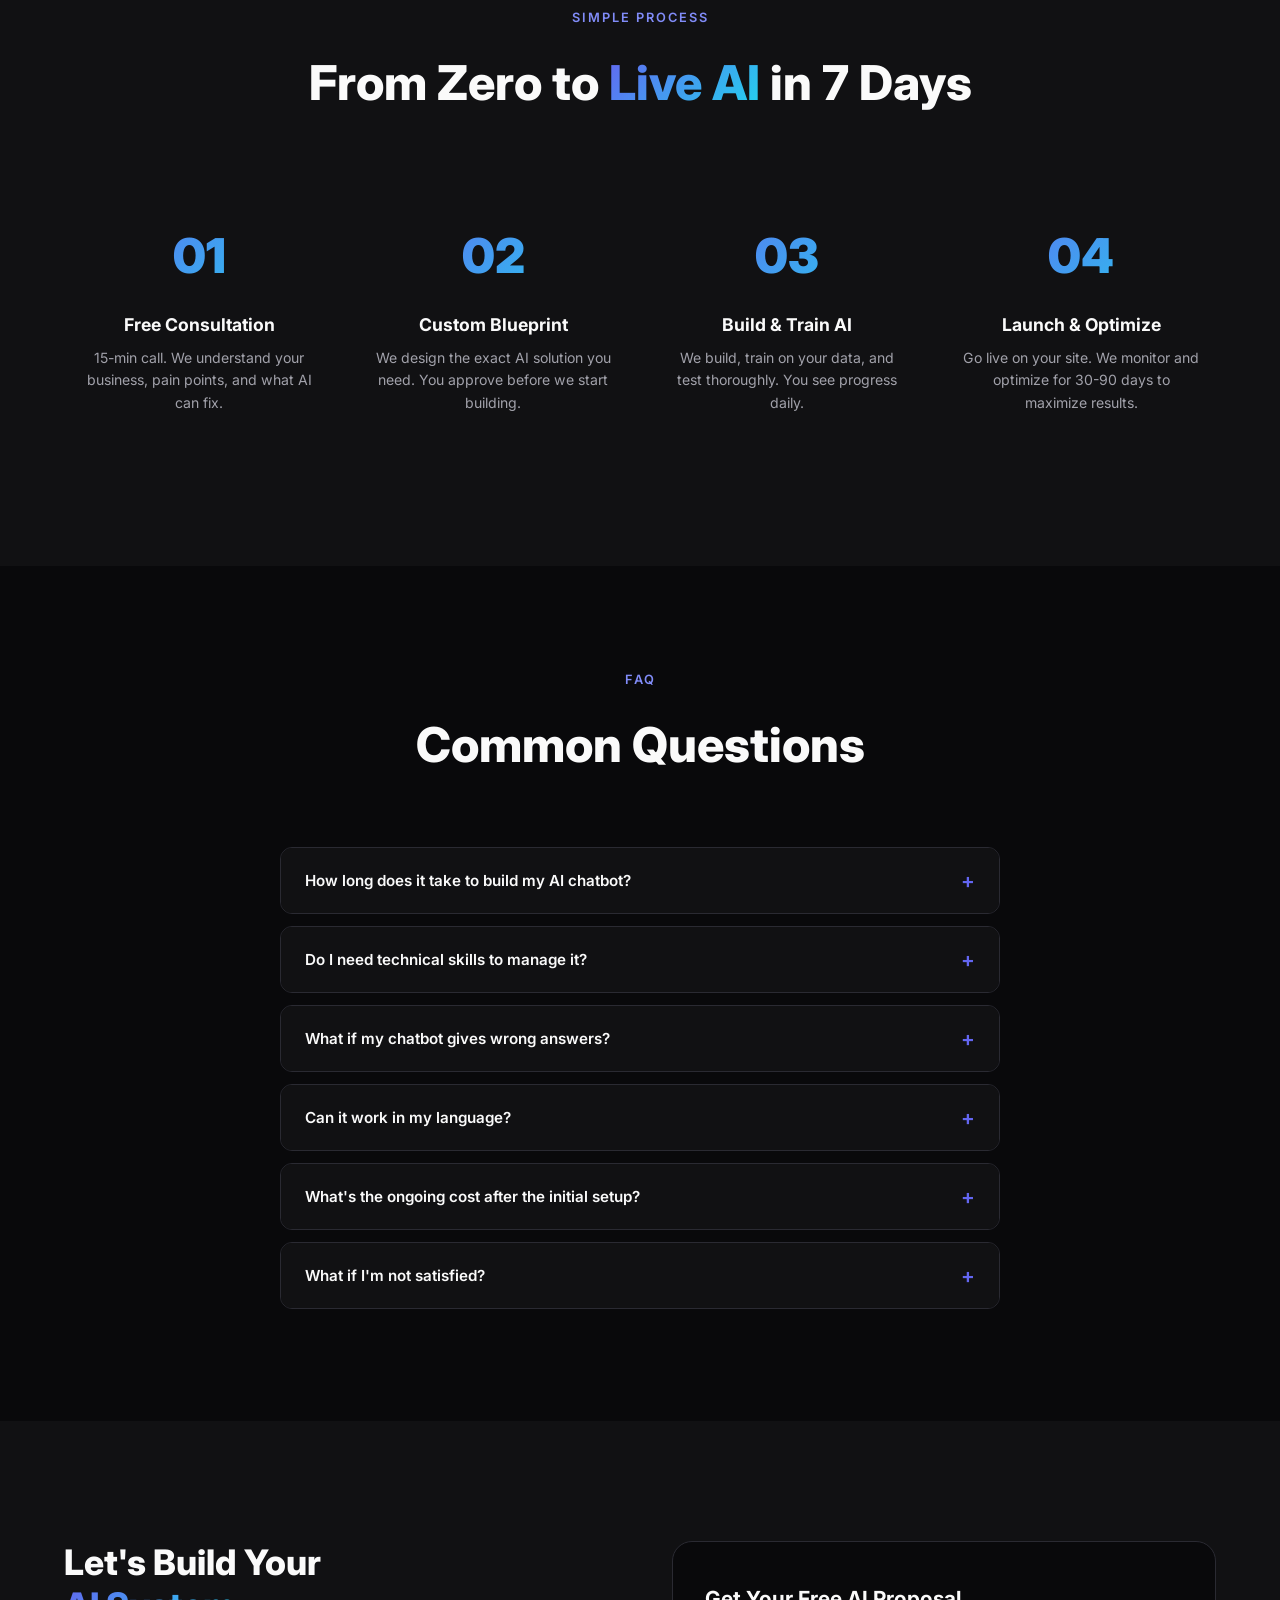
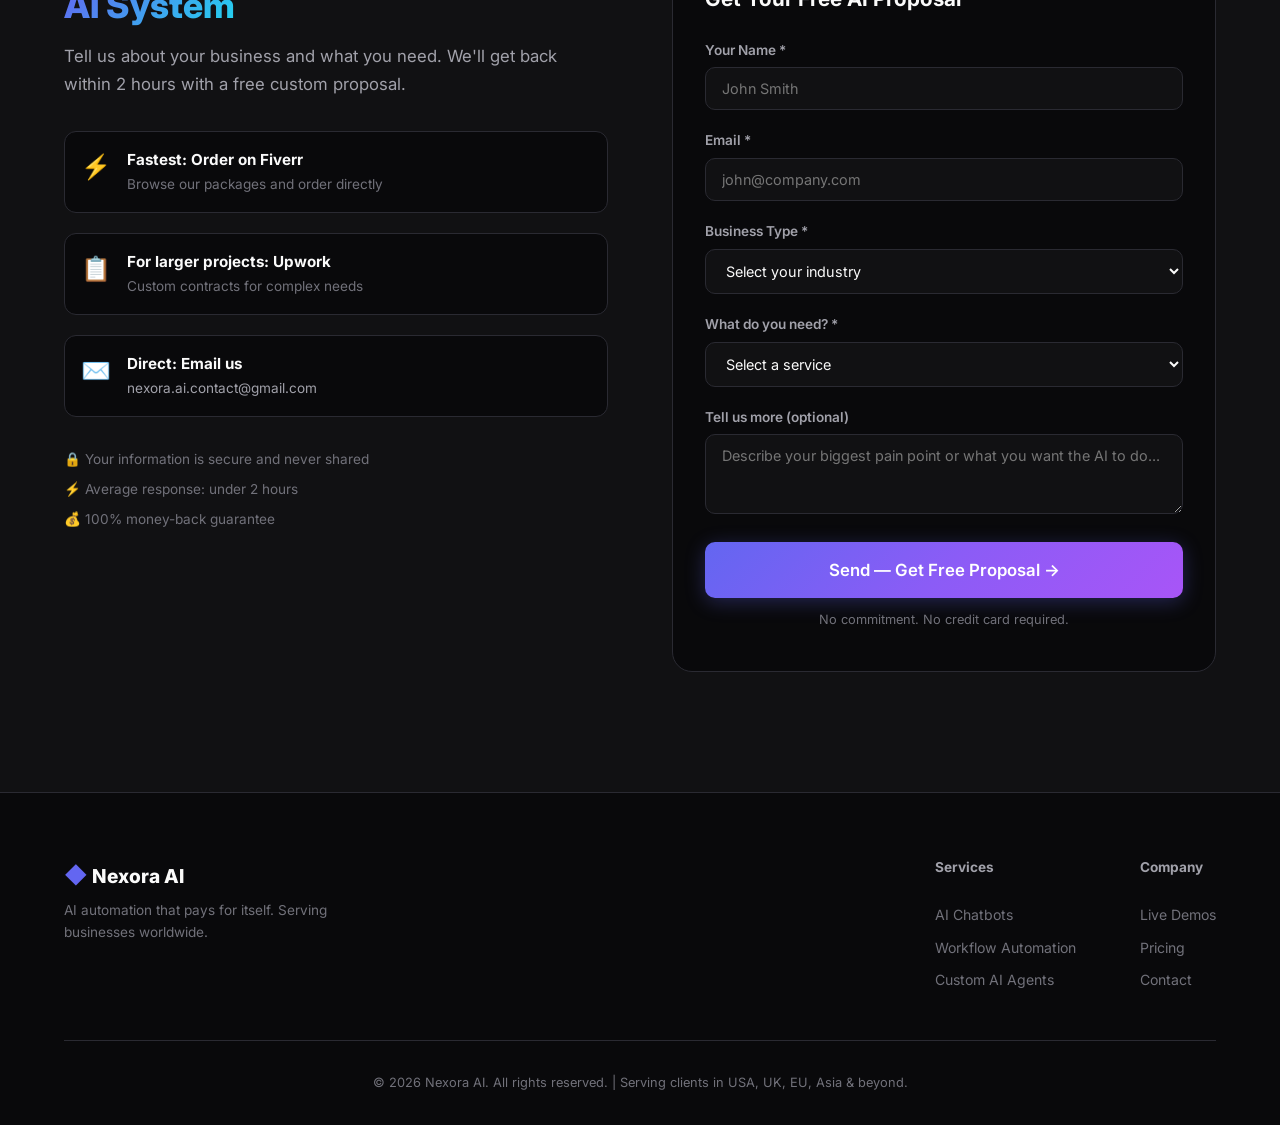
==== commit 93050ee3: "fix: email mailto link, Fiverr/Upwork clickable channels - nexora.ai.contact@gmail.com now wrapped i" ====
--- a/index.html
+++ b/index.html
@@ -609,25 +609,25 @@
                     <h2>Let's Build Your<br><span class="gradient-text">AI System</span></h2>
                     <p>Tell us about your business and what you need. We'll get back within 2 hours with a free custom proposal.</p>
                     <div class="cta-channels">
-                        <div class="channel">
+                        <a href="https://www.fiverr.com" target="_blank" rel="noopener" class="channel" id="fiverrLink">
                             <span class="channel-icon">⚡</span>
                             <div>
                                 <strong>Fastest: Order on Fiverr</strong>
                                 <p>Browse our packages and order directly</p>
                             </div>
-                        </div>
-                        <div class="channel">
+                        </a>
+                        <a href="https://www.upwork.com" target="_blank" rel="noopener" class="channel" id="upworkLink">
                             <span class="channel-icon">📋</span>
                             <div>
                                 <strong>For larger projects: Upwork</strong>
                                 <p>Custom contracts for complex needs</p>
                             </div>
-                        </div>
+                        </a>
                         <div class="channel">
                             <span class="channel-icon">✉️</span>
                             <div>
                                 <strong>Direct: Email us</strong>
-                                <p>nexora.ai.contact@gmail.com</p>
+                                <p><a href="mailto:nexora.ai.contact@gmail.com" style="color:var(--text-2);text-decoration:none">nexora.ai.contact@gmail.com</a></p>
                             </div>
                         </div>
                     </div>
--- a/style.css
+++ b/style.css
@@ -540,6 +540,8 @@
     transition: border-color 0.3s;
 }
 .channel:hover { border-color: var(--primary); }
+a.channel { text-decoration: none; color: inherit; cursor: pointer; }
+a.channel:hover strong { color: var(--primary-light); }
 .channel-icon { font-size: 1.5rem; }
 .channel strong { display: block; font-size: 0.95rem; margin-bottom: 2px; }
 .channel p { font-size: 0.85rem; color: var(--text-3); }
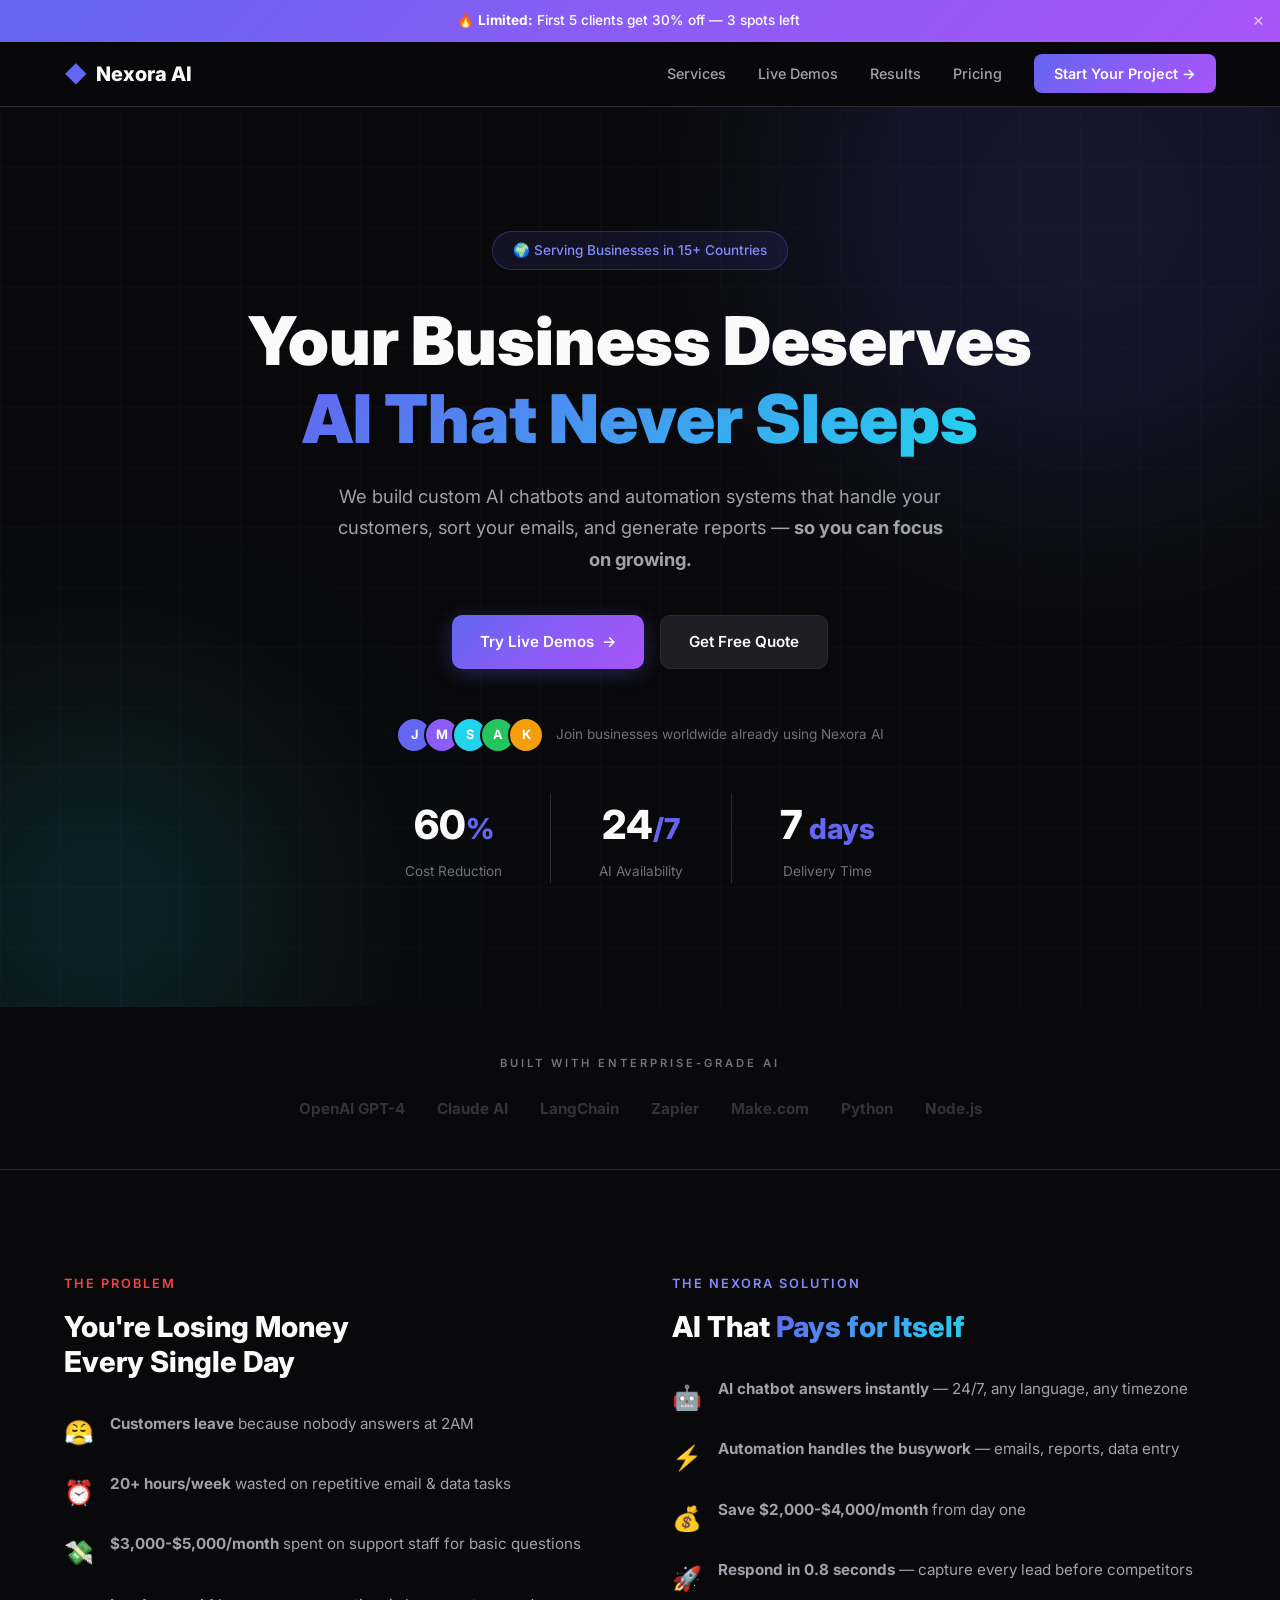
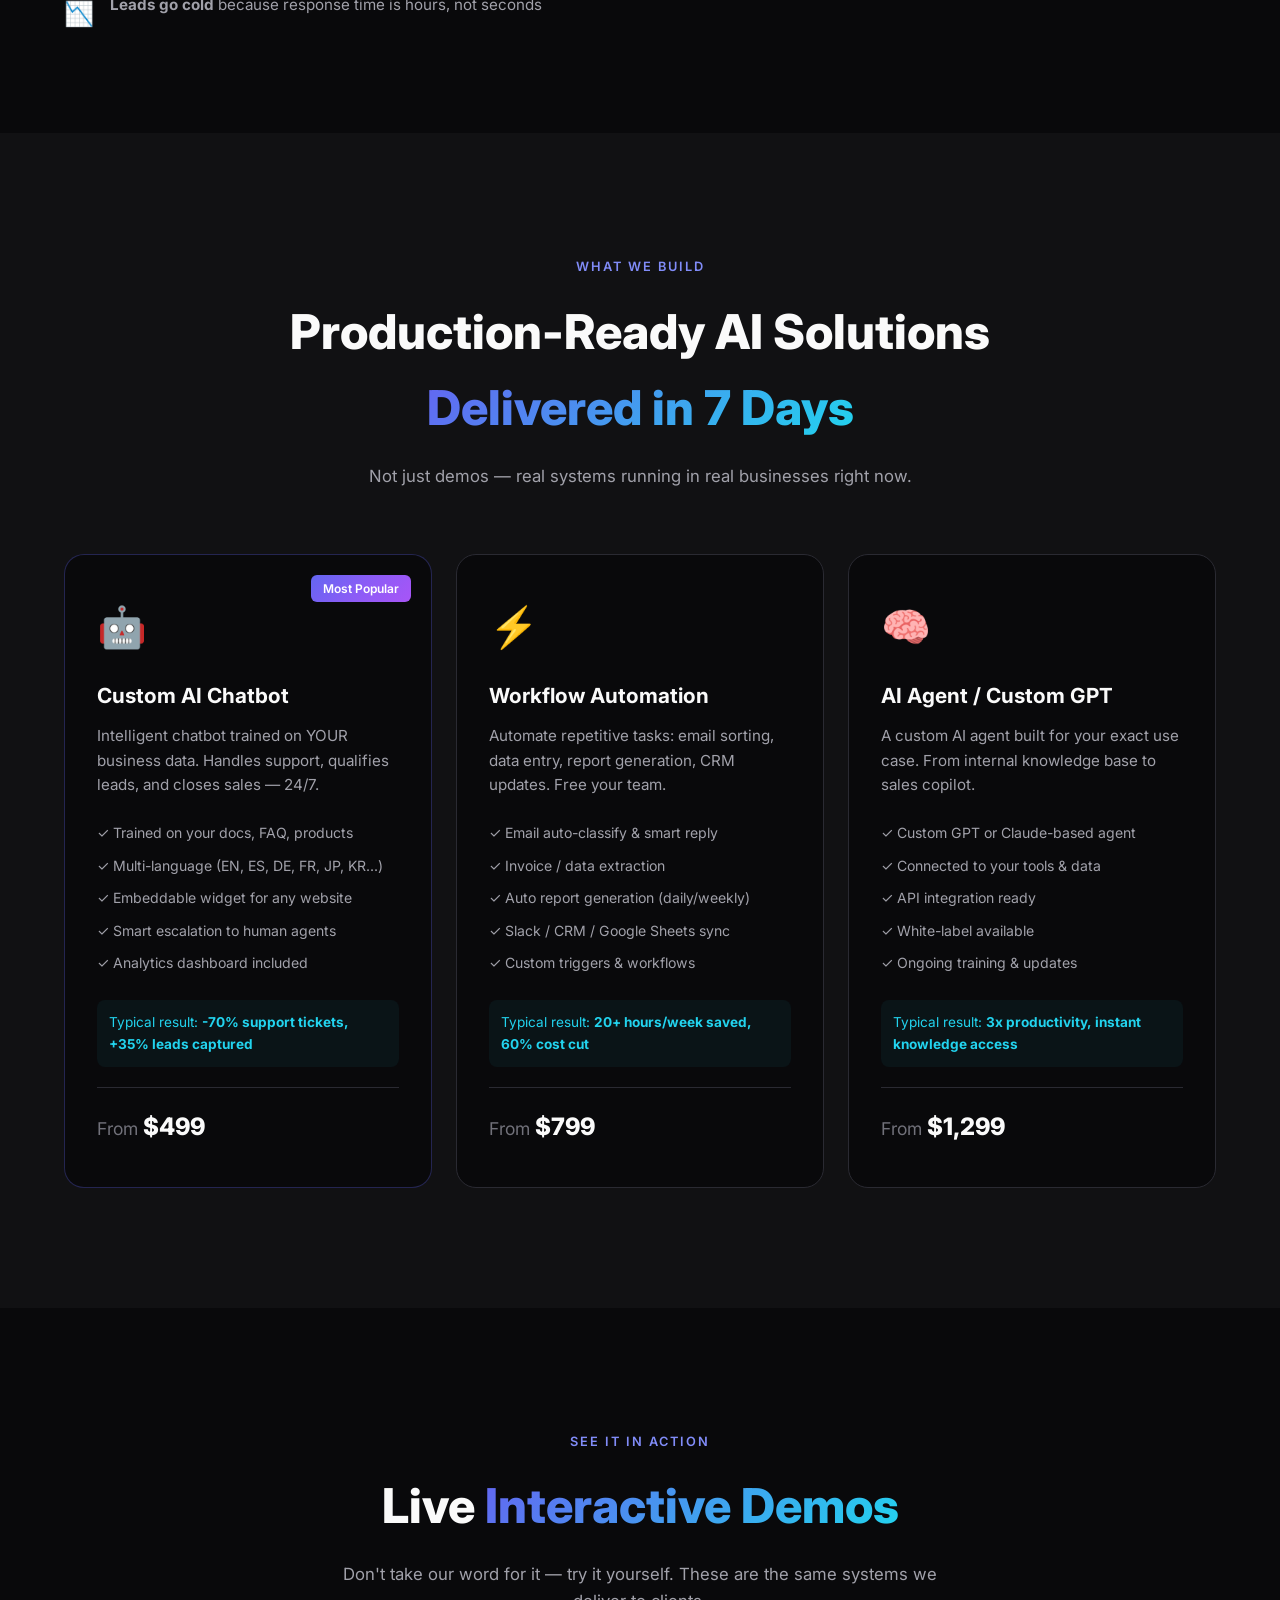
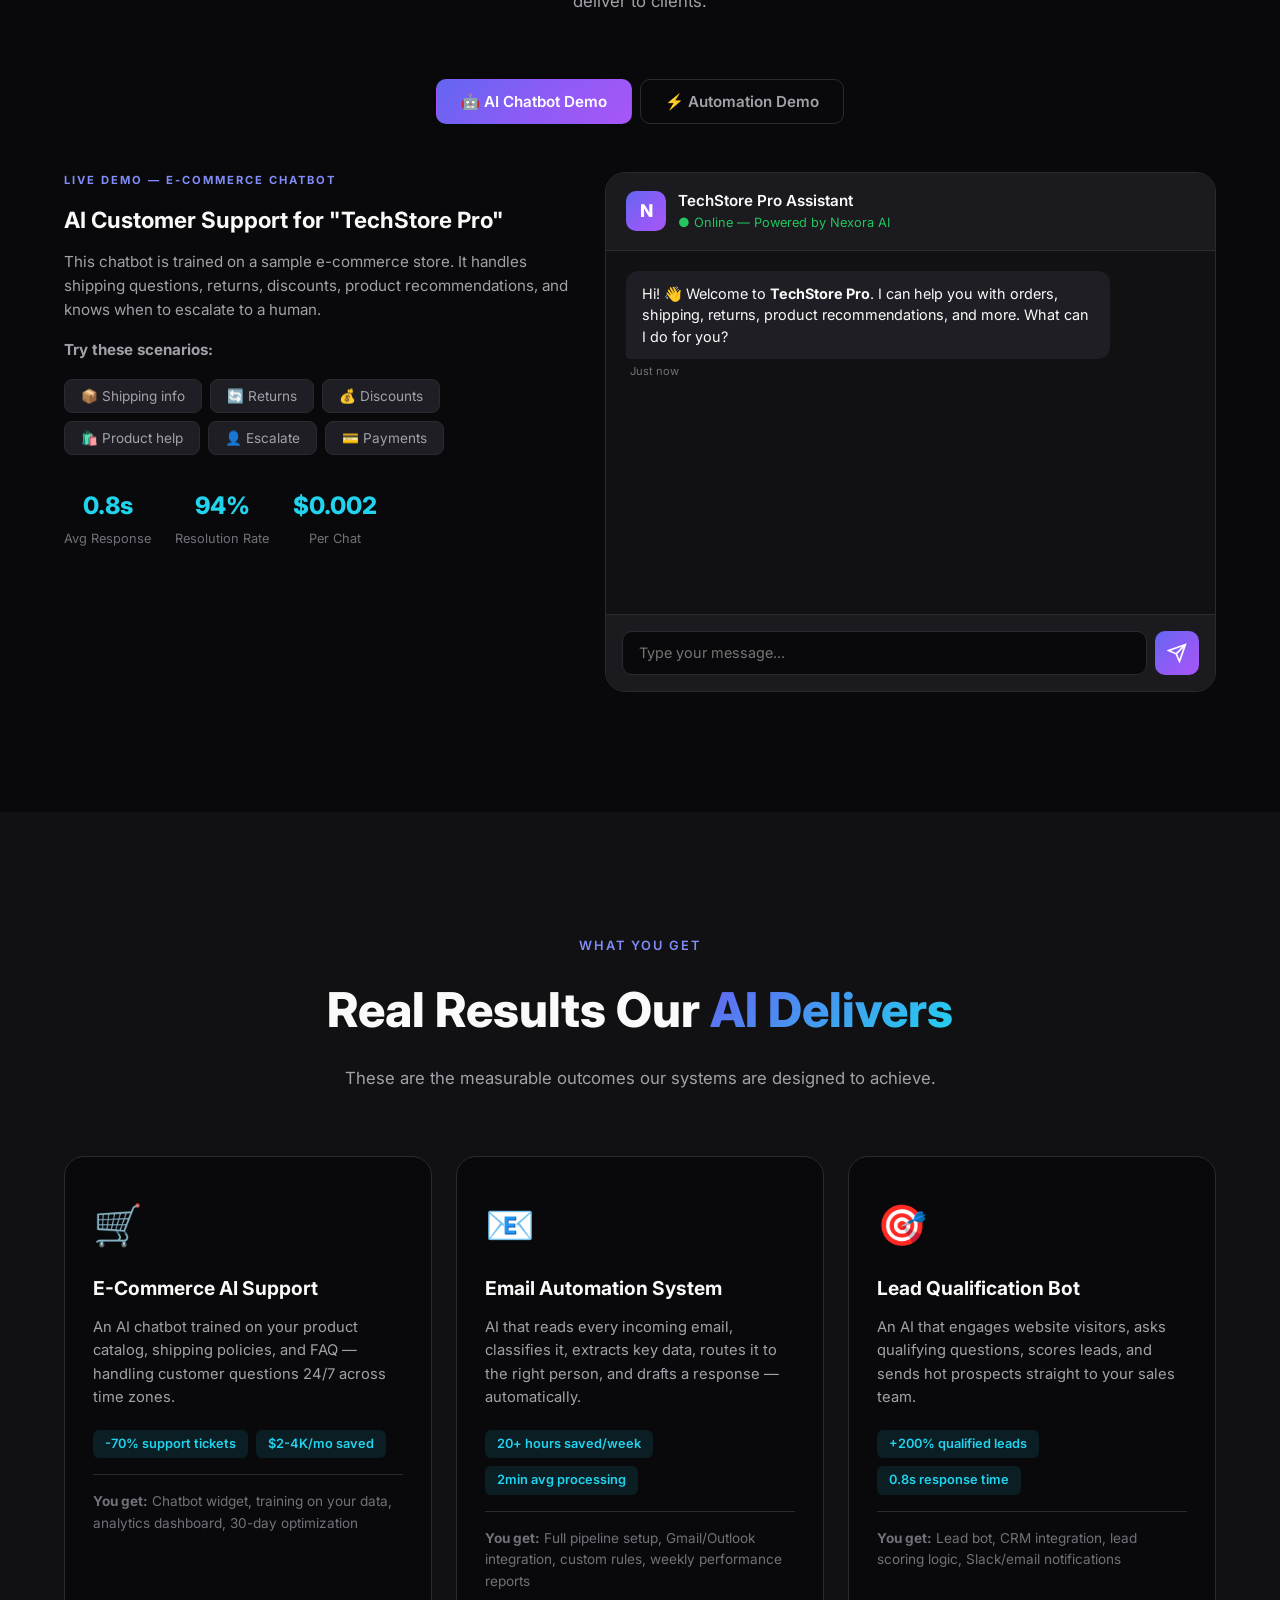
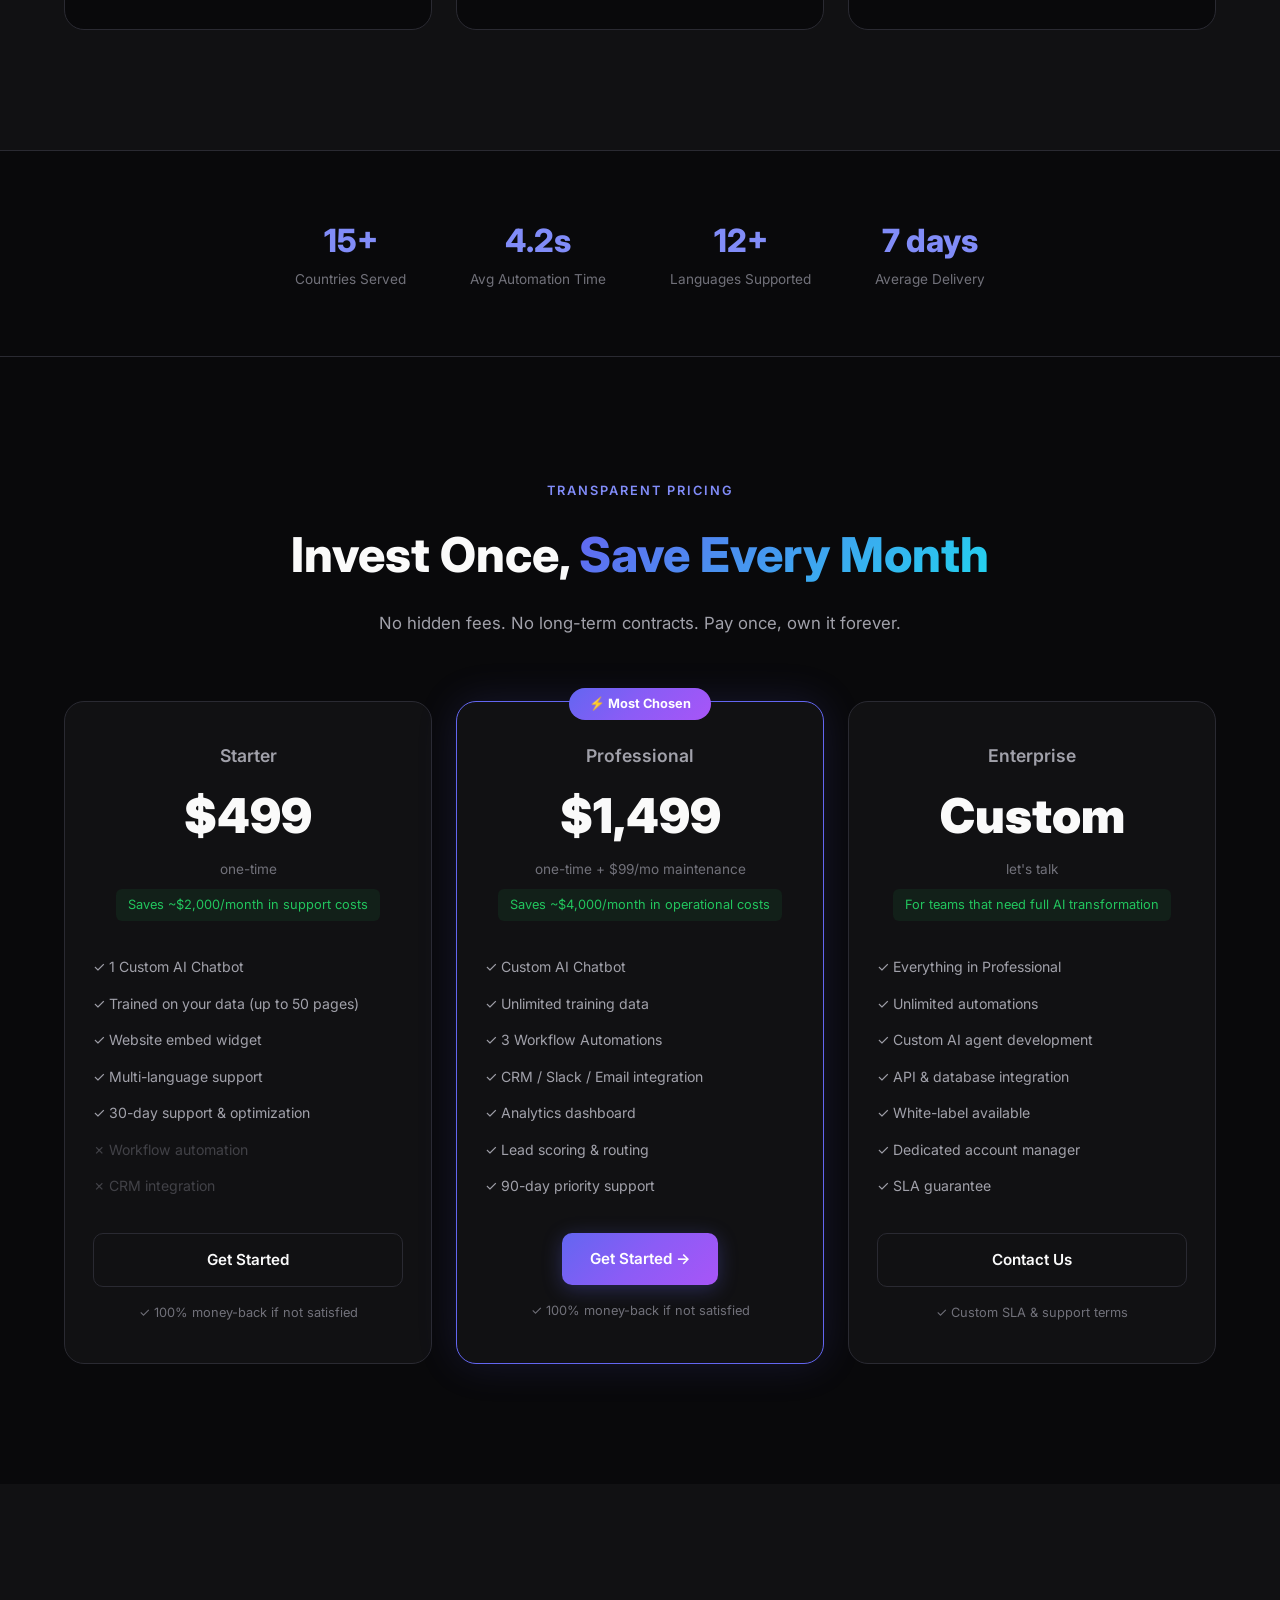
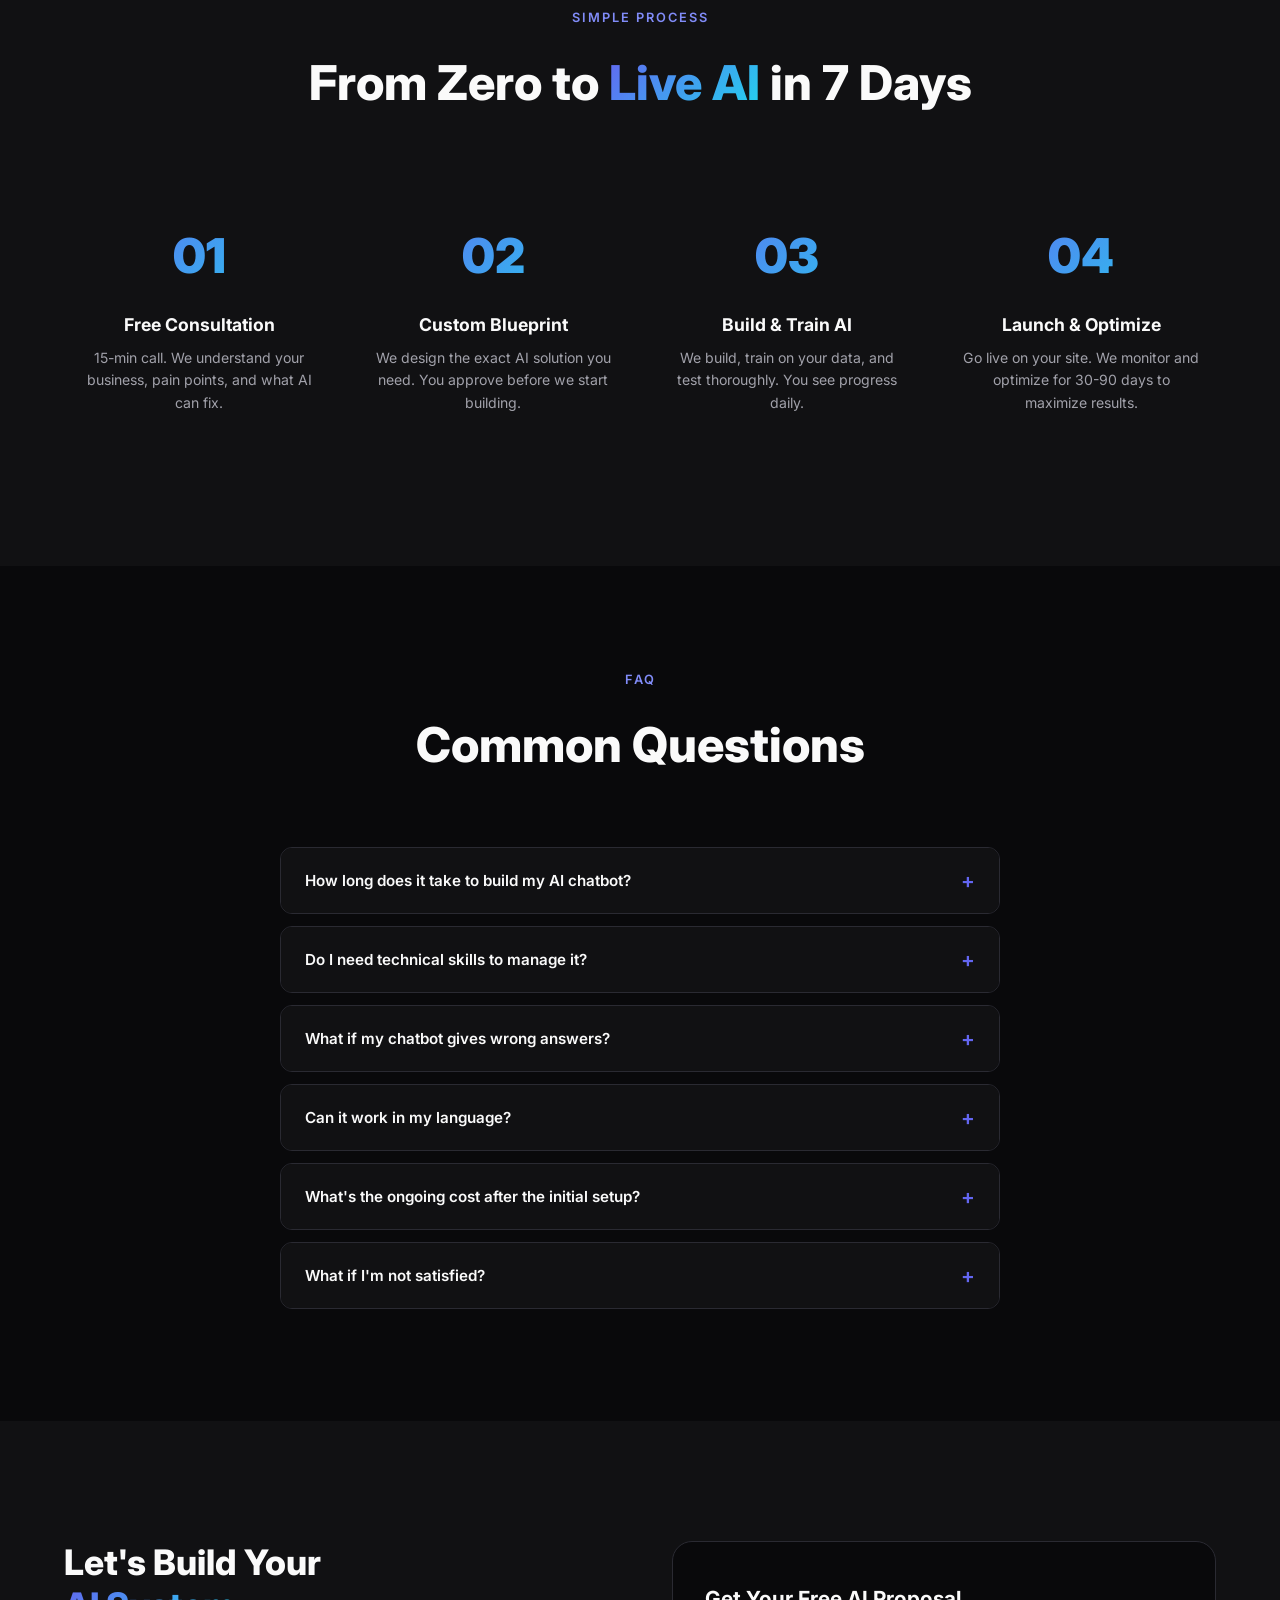
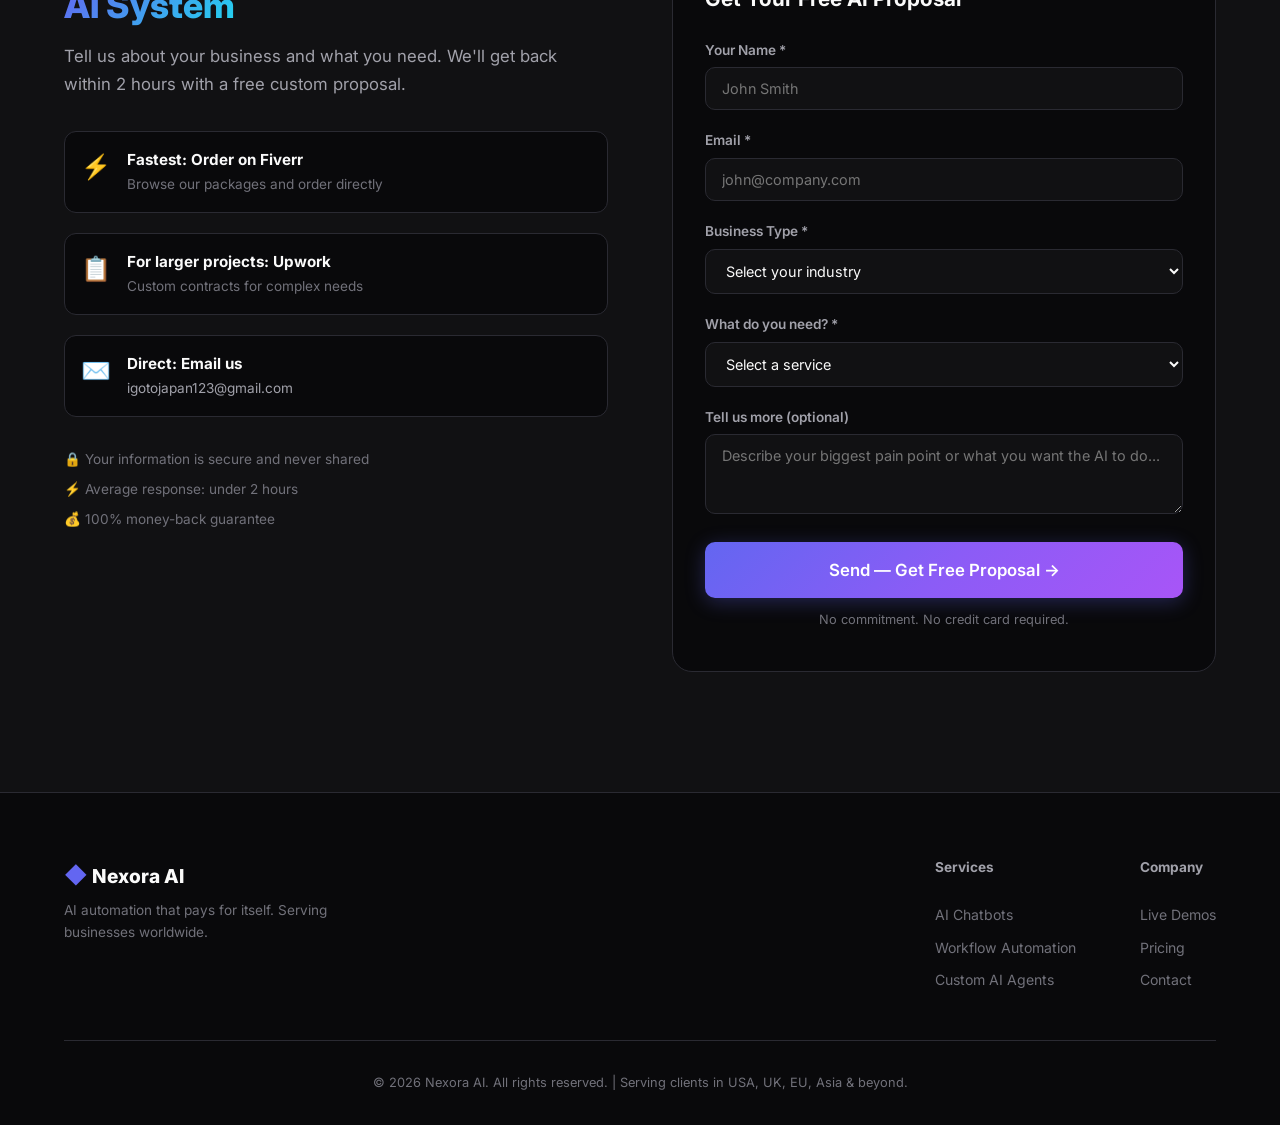
==== commit 09f27f8d: "fix: connect contact form to igotojapan123@gmail.com - Formspree endpoint set to real email - mailto" ====
--- a/index.html
+++ b/index.html
@@ -627,7 +627,7 @@
                             <span class="channel-icon">✉️</span>
                             <div>
                                 <strong>Direct: Email us</strong>
-                                <p><a href="mailto:nexora.ai.contact@gmail.com" style="color:var(--text-2);text-decoration:none">nexora.ai.contact@gmail.com</a></p>
+                                <p><a href="mailto:igotojapan123@gmail.com" style="color:var(--text-2);text-decoration:none">igotojapan123@gmail.com</a></p>
                             </div>
                         </div>
                     </div>
@@ -638,7 +638,7 @@
                     </div>
                 </div>
                 <div class="cta-form-container">
-                    <form class="contact-form" id="contactForm" action="https://formspree.io/f/your-form-id" method="POST">
+                    <form class="contact-form" id="contactForm" action="https://formspree.io/f/igotojapan123@gmail.com" method="POST">
                         <h3>Get Your Free AI Proposal</h3>
                         <div class="form-group">
                             <label>Your Name *</label>
